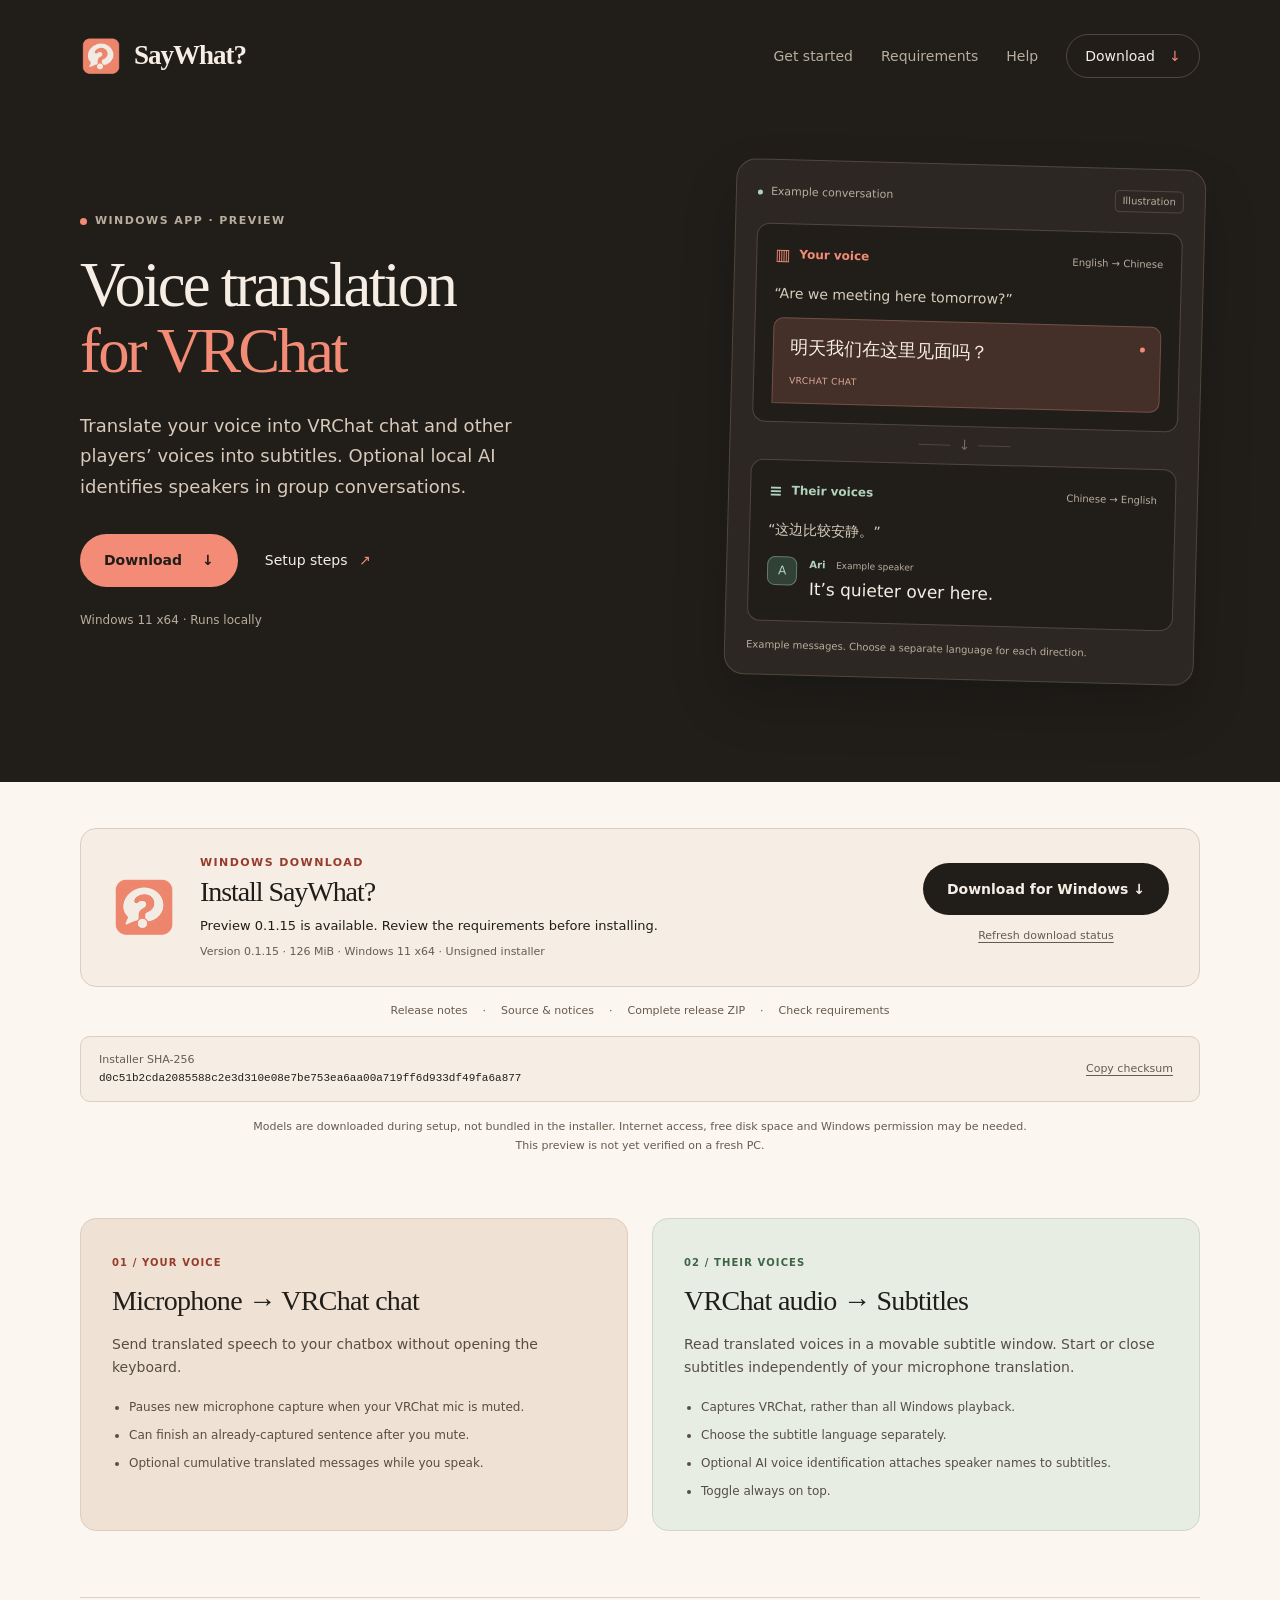
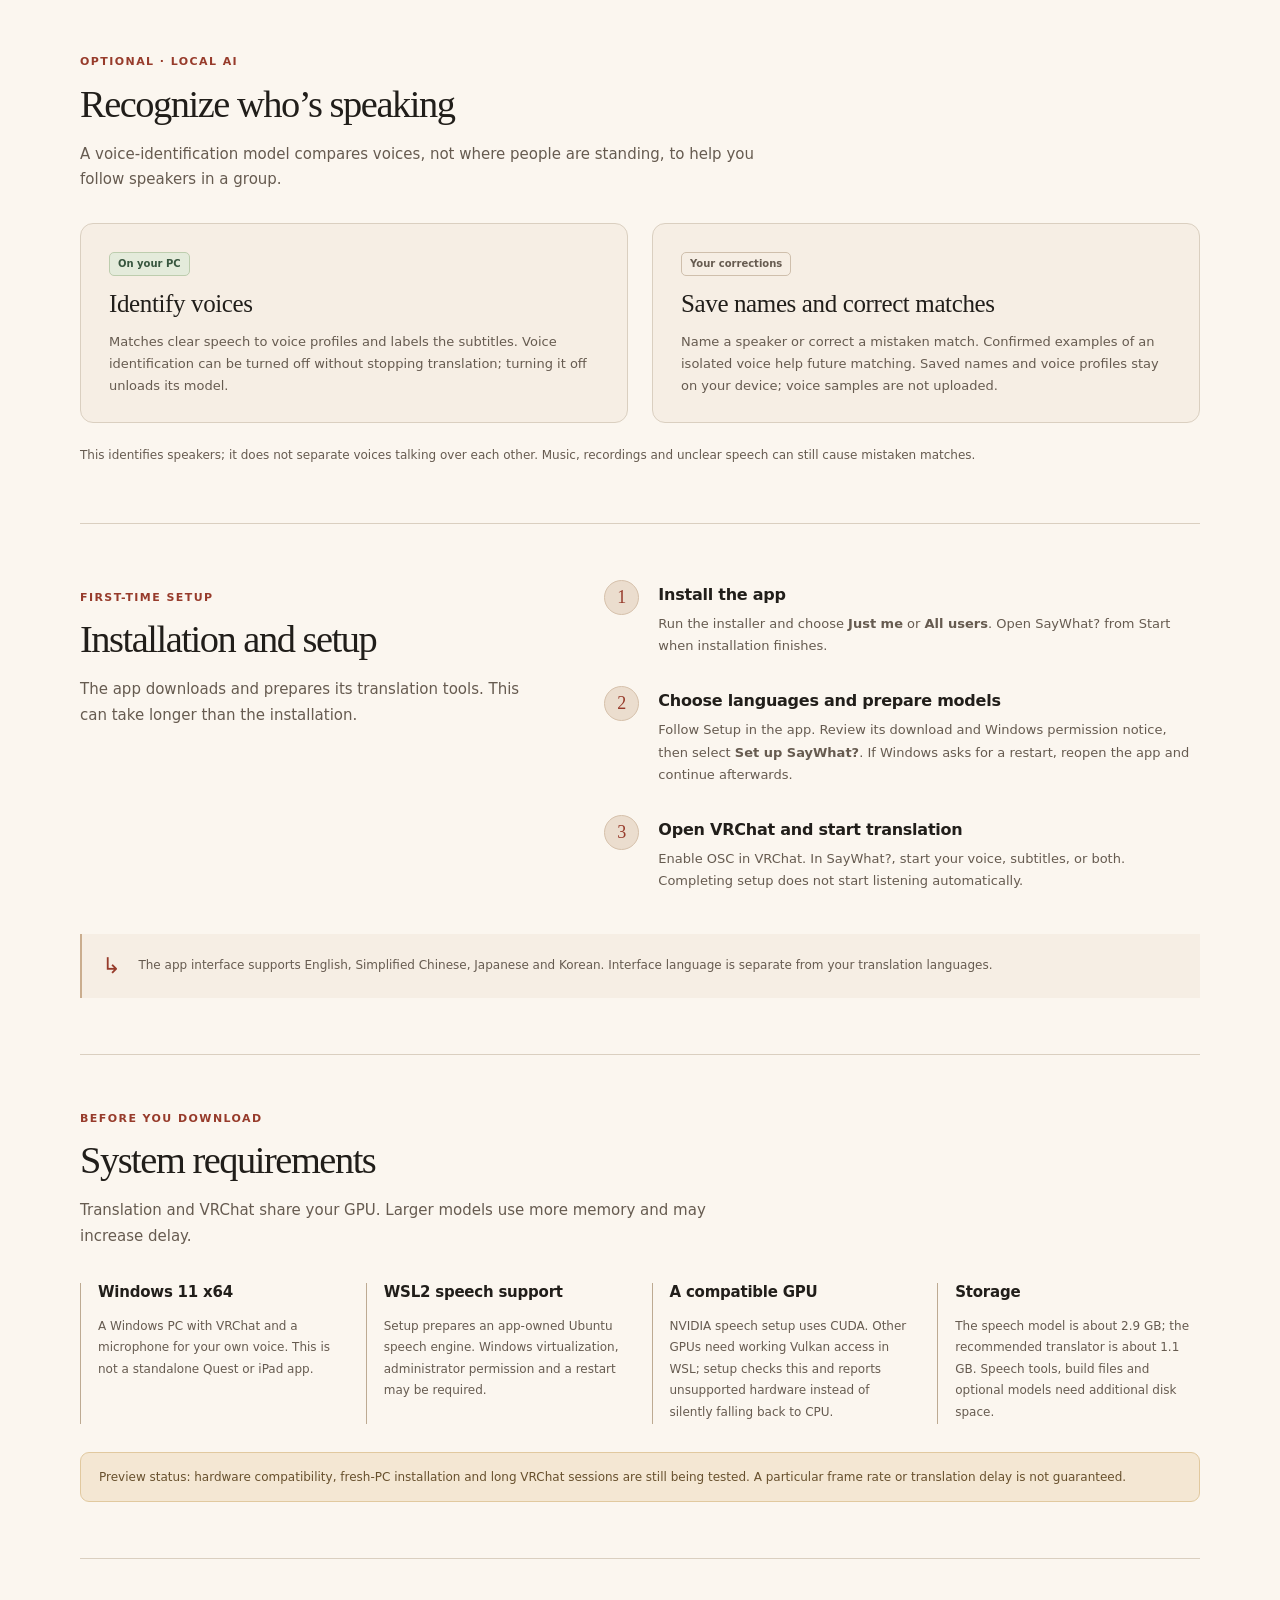
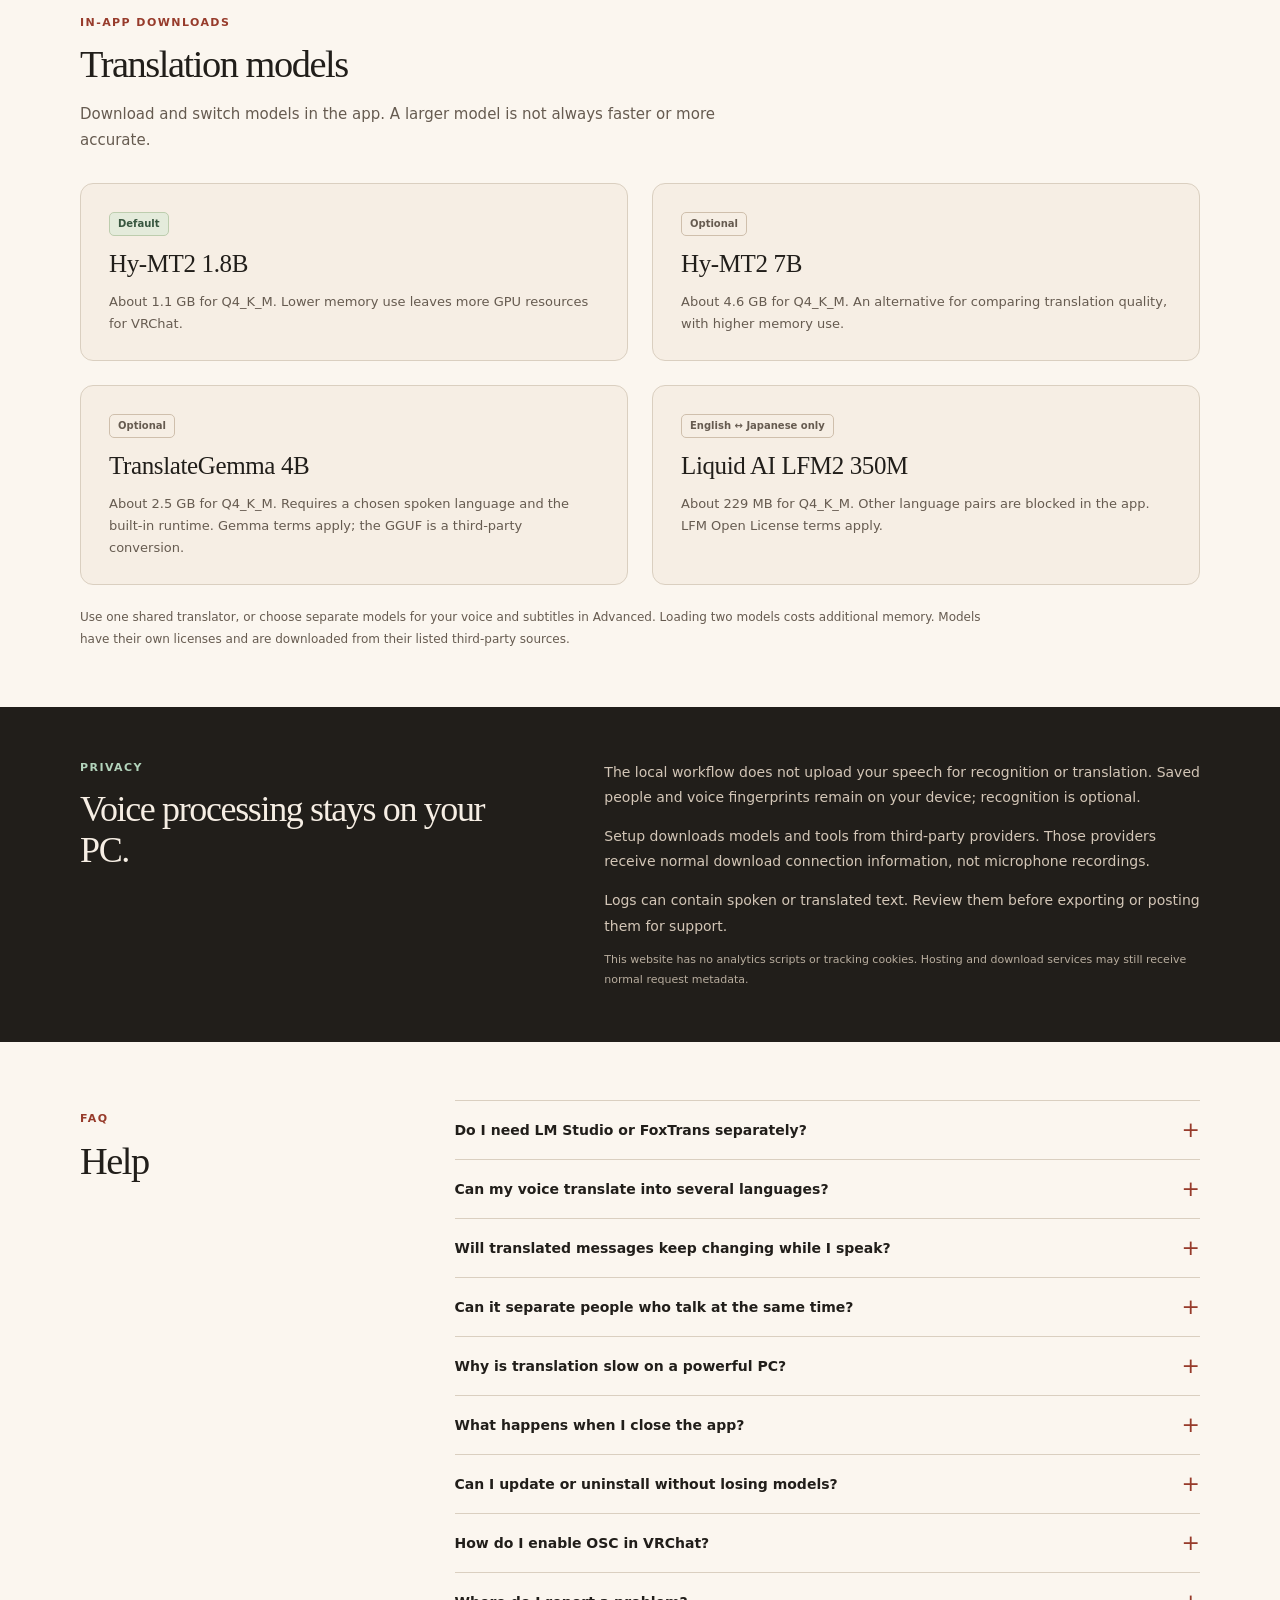
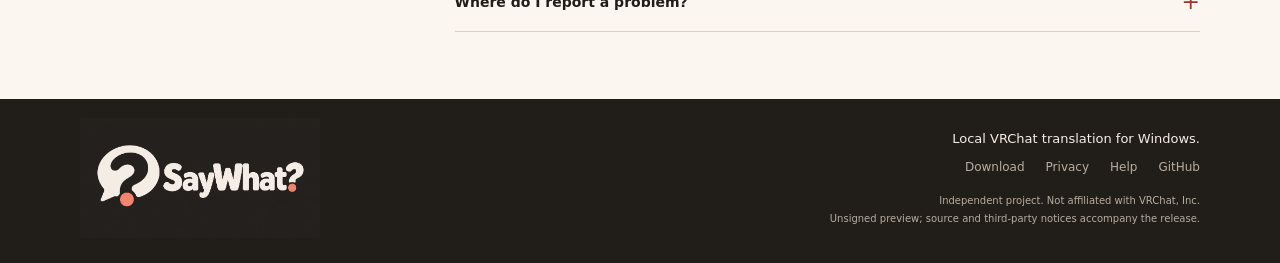
==== Website/public/index.html @ 97ccd6f1 "Publish verified 0.1.15 downloads and translation model options" ====
<!doctype html>
<html lang="en">
<head>
  <meta charset="utf-8">
  <meta name="viewport" content="width=device-width, initial-scale=1">
  <meta name="theme-color" content="#211e1a">
  <meta name="description" content="SayWhat? is a Windows app for local voice translation in VRChat: your microphone to chat, and other players' voices to subtitles.">
  <title>SayWhat? — Local VRChat translation</title>
  <link rel="icon" href="assets/saywhat-icon-256.png" type="image/png">
  <link rel="stylesheet" href="styles.css">
  <script src="release.js" defer></script>
</head>
<body>
  <a class="skip-link" href="#main">Skip to content</a>
  <div class="dark-intro">
    <header class="site-header wrap">
      <a class="brand" href="#" aria-label="SayWhat? home"><img src="assets/saywhat-icon-256.png" alt="" width="42" height="42"><span>SayWhat?</span></a>
      <nav aria-label="Main navigation">
        <a href="#setup">Get started</a>
        <a href="#requirements">Requirements</a>
        <a href="#help">Help</a>
        <a class="nav-download" href="#download">Download <span aria-hidden="true">↓</span></a>
      </nav>
    </header>
  </div>
  <main id="main">
    <div class="dark-intro">
      <section class="hero wrap" aria-labelledby="intro-title">
        <div class="hero-copy">
          <p class="eyebrow"><span class="small-dot" aria-hidden="true"></span> Windows app · Preview</p>
          <h1 id="intro-title">Voice translation<br><span>for VRChat</span></h1>
          <p class="hero-description">Translate your voice into VRChat chat and other players’ voices into subtitles. Optional local AI identifies speakers in group conversations.</p>
          <div class="hero-actions"><a class="button primary" href="#download">Download <span aria-hidden="true">↓</span></a><a class="text-link" href="#setup">Setup steps <span aria-hidden="true">↗</span></a></div>
          <p class="small-print">Windows 11 x64 · Runs locally</p>
        </div>
        <figure class="conversation-example" aria-labelledby="example-caption">
          <div class="example-heading"><span class="small-dot" aria-hidden="true"></span><span>Example conversation</span><span class="example-label">Illustration</span></div>
          <div class="example-own">
            <div class="example-role"><span class="voice-glyph" aria-hidden="true">▥</span><span>Your voice</span><span class="language-label">English → Chinese</span></div>
            <p class="example-source">“Are we meeting here tomorrow?”</p>
            <div class="chat-preview"><span class="chat-dot" aria-hidden="true"></span><p lang="zh-Hans">明天我们在这里见面吗？</p><span class="preview-destination">VRChat chat</span></div>
          </div>
          <div class="example-connector" aria-hidden="true"><span></span>↓<span></span></div>
          <div class="example-subtitles">
            <div class="example-role"><span class="subtitle-glyph" aria-hidden="true">≡</span><span>Their voices</span><span class="language-label">Chinese → English</span></div>
            <p class="example-source" lang="zh-Hans">“这边比较安静。”</p>
            <div class="subtitle-preview"><span class="speaker-avatar" aria-hidden="true">A</span><div><span class="speaker-name">Ari <span>Example speaker</span></span><p>It’s quieter over here.</p></div></div>
          </div>
          <figcaption id="example-caption">Example messages. Choose a separate language for each direction.</figcaption>
        </figure>
      </section>
    </div>

  <div class="light-content">
    <section id="download" class="download-section wrap" aria-labelledby="download-title">
      <div class="download-card">
        <div class="download-icon"><img src="assets/saywhat-icon-256.png" alt="" width="66" height="66"></div>
        <div class="download-copy"><p class="eyebrow">Windows download</p><h2 id="download-title">Install SayWhat?</h2><p id="release-status" tabindex="-1" role="status" aria-live="polite">The public installer is being prepared. Downloads are not available yet.</p><p class="release-meta" id="release-meta">Preview · Windows 11 x64 · Unsigned installer</p></div>
        <div class="download-actions"><a class="button primary pending" id="installer-link" href="#release-status" aria-disabled="true">Installer being prepared <span aria-hidden="true">↓</span></a><button class="quiet-button" id="refresh-release" type="button">Refresh download status</button></div>
      </div>
      <div class="release-links"><a id="release-notes-link" href="#release-status" aria-disabled="true">Release notes</a><span aria-hidden="true">·</span><a id="source-link" href="#release-status" aria-disabled="true">Source &amp; notices</a><span aria-hidden="true">·</span><a id="distribution-link" href="#release-status" aria-disabled="true">Complete release ZIP</a><span aria-hidden="true">·</span><a href="#requirements">Check requirements</a></div>
      <div id="checksum-panel" class="checksum-panel" hidden><div><span>Installer SHA-256</span><code id="installer-sha"></code></div><button class="quiet-button" id="copy-checksum" type="button">Copy checksum</button><span class="sr-only" id="copy-status" role="status" aria-live="polite"></span></div>
      <p class="download-disclosure">Models are downloaded during setup, not bundled in the installer. Internet access, free disk space and Windows permission may be needed. This preview is not yet verified on a fresh PC.</p>
      <noscript><p class="notice">Download availability cannot be checked without JavaScript. No installer link is enabled on this page.</p></noscript>
    </section>

    <section class="features wrap" aria-label="Translation features">
      <article class="feature-card own-card"><span class="feature-number">01 / Your voice</span><h2>Microphone → VRChat chat</h2><p>Send translated speech to your chatbox without opening the keyboard.</p><ul><li>Pauses new microphone capture when your VRChat mic is muted.</li><li>Can finish an already-captured sentence after you mute.</li><li>Optional cumulative translated messages while you speak.</li></ul></article>
      <article class="feature-card subtitles-card"><span class="feature-number">02 / Their voices</span><h2>VRChat audio → Subtitles</h2><p>Read translated voices in a movable subtitle window. Start or close subtitles independently of your microphone translation.</p><ul><li>Captures VRChat, rather than all Windows playback.</li><li>Choose the subtitle language separately.</li><li>Optional AI voice identification attaches speaker names to subtitles.</li><li>Toggle always on top.</li></ul></article>
    </section>

    <section id="speakers" class="requirements-section wrap" aria-labelledby="speakers-title">
      <div class="section-intro"><p class="eyebrow">Optional · Local AI</p><h2 id="speakers-title">Recognize who’s speaking</h2><p>A voice-identification model compares voices, not where people are standing, to help you follow speakers in a group.</p></div>
      <div class="model-options"><article class="model-option"><span class="model-tag recommended">On your PC</span><h3>Identify voices</h3><p>Matches clear speech to voice profiles and labels the subtitles. Voice identification can be turned off without stopping translation; turning it off unloads its model.</p></article><article class="model-option"><span class="model-tag">Your corrections</span><h3>Save names and correct matches</h3><p>Name a speaker or correct a mistaken match. Confirmed examples of an isolated voice help future matching. Saved names and voice profiles stay on your device; voice samples are not uploaded.</p></article></div>
      <p class="section-note">This identifies speakers; it does not separate voices talking over each other. Music, recordings and unclear speech can still cause mistaken matches.</p>
    </section>

    <section id="setup" class="setup-section wrap" aria-labelledby="setup-title">
      <div class="section-intro"><p class="eyebrow">First-time setup</p><h2 id="setup-title">Installation and setup</h2><p>The app downloads and prepares its translation tools. This can take longer than the installation.</p></div>
      <ol class="setup-steps"><li><span class="step-number">1</span><div><h3>Install the app</h3><p>Run the installer and choose <strong>Just me</strong> or <strong>All users</strong>. Open SayWhat? from Start when installation finishes.</p></div></li><li><span class="step-number">2</span><div><h3>Choose languages and prepare models</h3><p>Follow Setup in the app. Review its download and Windows permission notice, then select <strong>Set up SayWhat?</strong>. If Windows asks for a restart, reopen the app and continue afterwards.</p></div></li><li><span class="step-number">3</span><div><h3>Open VRChat and start translation</h3><p>Enable OSC in VRChat. In SayWhat?, start your voice, subtitles, or both. Completing setup does not start listening automatically.</p></div></li></ol>
      <div class="setup-note"><span aria-hidden="true">↳</span><p>The app interface supports English, Simplified Chinese, Japanese and Korean. Interface language is separate from your translation languages.</p></div>
    </section>

    <section id="requirements" class="requirements-section wrap" aria-labelledby="requirements-title">
      <div class="section-intro"><p class="eyebrow">Before you download</p><h2 id="requirements-title">System requirements</h2><p>Translation and VRChat share your GPU. Larger models use more memory and may increase delay.</p></div>
      <div class="requirements-grid"><article><h3>Windows 11 x64</h3><p>A Windows PC with VRChat and a microphone for your own voice. This is not a standalone Quest or iPad app.</p></article><article><h3>WSL2 speech support</h3><p>Setup prepares an app-owned Ubuntu speech engine. Windows virtualization, administrator permission and a restart may be required.</p></article><article><h3>A compatible GPU</h3><p>NVIDIA speech setup uses CUDA. Other GPUs need working Vulkan access in WSL; setup checks this and reports unsupported hardware instead of silently falling back to CPU.</p></article><article><h3>Storage</h3><p>The speech model is about 2.9 GB; the recommended translator is about 1.1 GB. Speech tools, build files and optional models need additional disk space.</p></article></div>
      <p class="notice">Preview status: hardware compatibility, fresh-PC installation and long VRChat sessions are still being tested. A particular frame rate or translation delay is not guaranteed.</p>
    </section>

    <section id="models" class="model-section wrap" aria-labelledby="models-title">
      <div class="section-intro"><p class="eyebrow">In-app downloads</p><h2 id="models-title">Translation models</h2><p>Download and switch models in the app. A larger model is not always faster or more accurate.</p></div>
      <div class="model-options"><article class="model-option"><span class="model-tag recommended">Default</span><h3>Hy-MT2 1.8B</h3><p>About 1.1 GB for Q4_K_M. Lower memory use leaves more GPU resources for VRChat.</p></article><article class="model-option"><span class="model-tag">Optional</span><h3>Hy-MT2 7B</h3><p>About 4.6 GB for Q4_K_M. An alternative for comparing translation quality, with higher memory use.</p></article><article class="model-option"><span class="model-tag">Optional</span><h3>TranslateGemma 4B</h3><p>About 2.5 GB for Q4_K_M. Requires a chosen spoken language and the built-in runtime. Gemma terms apply; the GGUF is a third-party conversion.</p></article><article class="model-option"><span class="model-tag">English ↔ Japanese only</span><h3>Liquid AI LFM2 350M</h3><p>About 229 MB for Q4_K_M. Other language pairs are blocked in the app. LFM Open License terms apply.</p></article></div>
      <p class="section-note">Use one shared translator, or choose separate models for your voice and subtitles in Advanced. Loading two models costs additional memory. Models have their own licenses and are downloaded from their listed third-party sources.</p>
    </section>
  </div>

  <section id="privacy" class="privacy-section"><div class="wrap privacy-layout"><div><p class="eyebrow">Privacy</p><h2>Voice processing stays on your PC.</h2></div><div class="privacy-details"><p>The local workflow does not upload your speech for recognition or translation. Saved people and voice fingerprints remain on your device; recognition is optional.</p><p>Setup downloads models and tools from third-party providers. Those providers receive normal download connection information, not microphone recordings.</p><p>Logs can contain spoken or translated text. Review them before exporting or posting them for support.</p><p class="small-print">This website has no analytics scripts or tracking cookies. Hosting and download services may still receive normal request metadata.</p></div></div></section>

  <section id="help" class="help-section wrap" aria-labelledby="help-title"><div class="section-intro"><p class="eyebrow">FAQ</p><h2 id="help-title">Help</h2></div><div class="faq-list">
    <details><summary>Do I need LM Studio or FoxTrans separately?<span aria-hidden="true">+</span></summary><p>No separate translation app is required for the automatic setup. SayWhat? includes its capture host and translator runtime, then prepares speech support and downloads models after you approve setup. Existing compatible installations can be reused from Advanced.</p></details>
    <details><summary>Can my voice translate into several languages?<span aria-hidden="true">+</span></summary><p>Yes. Languages offers a primary language and up to two additional languages, off by default. Translations appear on separate lines in one chat bubble. They reuse one loaded translator, but take additional inference time and share the chatbox text limit. The selected model must support every language; Liquid's EN–JP model cannot translate to Chinese or Korean.</p></details>
    <details><summary>Will translated messages keep changing while I speak?<span aria-hidden="true">+</span></summary><p>Optional early messages are cumulative translations of the sentence so far. They are submitted chat bubbles, not keyboard drafts. The recognizer keeps the entire utterance as context and the completed sentence supplies the definitive translation. Updates are coalesced to roughly 1.5 seconds or slower; chatbox text is limited to 144 characters and 9 displayed lines. Long messages show a readable tail, not the whole paragraph at once.</p></details>
    <details><summary>Can it separate people who talk at the same time?<span aria-hidden="true">+</span></summary><p>Not as independent live audio streams. Optional voice recognition can help attach names to clear speech, but recognizing a person is different from separating overlapping voices. Overlap, music and recordings can still confuse recognition and translation.</p></details>
    <details><summary>Why is translation slow on a powerful PC?<span aria-hidden="true">+</span></summary><p>Delay includes the pause after speech, recognition finishing, translation and the chatbox send cadence. VRChat and local models also share GPU resources. Try the smaller translator, one shared model, or just one translation direction. Advanced has timing and troubleshooting information; a larger model alone does not solve every delay.</p></details>
    <details><summary>What happens when I close the app?<span aria-hidden="true">+</span></summary><p>SayWhat? asks whether to quit and release its model memory or keep running in the system tray. You can remember your choice and change it later in Settings. Closing the subtitle window stops subtitles independently.</p></details>
    <details><summary>Can I update or uninstall without losing models?<span aria-hidden="true">+</span></summary><p>The app checks for updates on launch unless you turn this off. Update now downloads and verifies the installer, then opens its update wizard; final confirmation and Windows permission remain visible. This path keeps your settings and models. The standalone installer also offers update, repair and uninstall with optional data choices. All-users operations keep each user’s private data.</p></details>
    <details><summary>How do I enable OSC in VRChat?<span aria-hidden="true">+</span></summary><p>Open VRChat’s Action Menu and select <strong>OSC → Enabled</strong>. SayWhat?'s sidebar checks local OSC availability and offers guidance if it cannot verify a connection. This is not a chat-delivery acknowledgment: chatbox visibility and user safety settings can still affect what other people see. See <a href="https://docs.vrchat.com/docs/osc-overview" target="_blank" rel="noopener noreferrer">VRChat’s official OSC guide</a> for current instructions.</p></details>
    <details><summary>Where do I report a problem?<span aria-hidden="true">+</span></summary><p>Open <strong>Advanced → Diagnostics</strong> in the app. Note which direction stopped, your selected models and the timing shown, then <a href="https://github.com/z2six/saywhat/issues" target="_blank" rel="noopener noreferrer">report the problem on GitHub</a>. Review logs for private conversation text before sharing them.</p></details>
  </div></section>

  </main>
  <footer class="site-footer"><div class="wrap footer-main"><a href="#" class="footer-art" aria-label="SayWhat? home"><img src="assets/saywhat-lockup.png" alt="SayWhat?" width="240" height="120" loading="lazy"></a><div><p>Local VRChat translation for Windows.</p><nav aria-label="Footer navigation"><a href="#download">Download</a><a href="#privacy">Privacy</a><a href="#help">Help</a><a id="repository-link" href="#release-status" aria-disabled="true">GitHub</a></nav><p class="footer-note">Independent project. Not affiliated with VRChat, Inc.<br>Unsigned preview; source and third-party notices accompany the release.</p></div></div></footer>
</body>
</html>
---- Website/public/styles.css ----
:root{--ink:#211e1a;--dark-panel:#2c2722;--dark-raised:#38312b;--cream:#f6eee4;--paper:#fbf6ef;--muted:#b8ad9e;--coral:#f38b76;--coral-dark:#973b2b;--mint:#b2d3bb;--line:#51463c;--paper-line:#dacfc0;--paper-muted:#665b50;--focus:#ffd196;color-scheme:light;scroll-behavior:smooth;font-family:"Segoe UI",system-ui,-apple-system,BlinkMacSystemFont,sans-serif;font-synthesis:none}
*{box-sizing:border-box}body{margin:0;color:var(--ink);background:var(--paper);font-size:16px;line-height:1.6}a{color:inherit;text-underline-offset:.22em}button,a{touch-action:manipulation}button{font:inherit}button:disabled{cursor:not-allowed}img{max-width:100%;display:block}p,h1,h2,h3,figure{margin:0}p+p{margin-top:1em}h1,h2,h3{line-height:1.15}h1,h2{font-family:Georgia,"Times New Roman",serif;font-weight:500;letter-spacing:-.038em}h3{font-weight:650;letter-spacing:-.015em}h2{font-size:clamp(1.9rem,3vw,2.65rem)}.wrap{width:min(1120px,calc(100% - 64px));margin-inline:auto}.dark-intro,.site-footer,.privacy-section{background:var(--ink);color:var(--cream)}.site-header{height:112px;display:flex;align-items:center;justify-content:space-between;gap:32px}.brand{display:flex;align-items:center;gap:12px;text-decoration:none;white-space:nowrap}.brand span{font-family:Georgia,serif;font-size:27px;font-weight:700;letter-spacing:-1px}.site-header nav{display:flex;align-items:center;gap:28px;font-size:14px}.site-header nav a{text-decoration:none;color:var(--muted)}.site-header nav a:hover{color:var(--cream)}.site-header .nav-download{border:1px solid var(--line);border-radius:100px;padding:10px 18px;color:var(--cream)}.nav-download span{padding-left:10px;color:var(--coral)}.hero{display:grid;grid-template-columns:1.03fr 1fr;gap:68px;align-items:center;padding-top:52px;padding-bottom:102px}.eyebrow{text-transform:uppercase;letter-spacing:.13em;font-size:11px;line-height:1.4;font-weight:750}.hero-copy .eyebrow{color:var(--muted);display:flex;align-items:center;gap:8px;margin-bottom:23px}.small-dot{width:7px;height:7px;border-radius:50%;background:var(--coral);display:inline-block;flex:none}.hero h1{font-size:clamp(2.85rem,4.9vw,4.15rem);line-height:1.06;letter-spacing:-.044em}.hero h1 span{color:var(--coral)}.hero-description{font-size:18px;color:#d7cabb;line-height:1.7;margin-top:26px;max-width:445px}.hero-actions{display:flex;align-items:center;gap:27px;margin-top:32px;flex-wrap:wrap}.button{min-height:48px;padding:14px 23px;border-radius:100px;text-decoration:none;display:inline-flex;gap:20px;align-items:center;justify-content:center;font-size:14px;font-weight:650;white-space:nowrap;border:1px solid transparent;transition:background-color .16s,box-shadow .16s}.primary{background:var(--coral);color:var(--ink)}.primary:hover{background:#ffa18e}.text-link{font-size:14px;text-decoration:none;color:var(--cream)}.text-link span{color:var(--coral);margin-left:7px}.small-print{font-size:12px;color:var(--muted);line-height:1.7}.hero-copy .small-print{margin-top:23px}.conversation-example{position:relative;max-width:470px;width:100%;justify-self:end;background:var(--dark-panel);border:1px solid var(--line);border-radius:20px;padding:21px;transform:rotate(1.5deg);box-shadow:0 26px 54px #0003}.example-heading{display:flex;align-items:center;gap:8px;color:var(--muted);font-size:11px;margin-bottom:20px}.example-heading .small-dot{background:var(--mint);width:5px;height:5px}.example-label{margin-left:auto;border:1px solid var(--line);border-radius:5px;padding:2px 7px;font-size:10px}.example-own,.example-subtitles{background:var(--ink);border:1px solid var(--line);border-radius:13px;padding:18px}.example-role{display:flex;align-items:center;gap:9px;font-size:12px;font-weight:600;color:var(--coral)}.language-label{color:var(--muted);font-size:10px;margin-left:auto;font-weight:400;white-space:nowrap}.voice-glyph,.subtitle-glyph{font-size:16px}.example-source{font-size:14px;color:#d8ccbd;margin-top:14px}.chat-preview{position:relative;border-radius:10px 10px 10px 0;border:1px solid #735044;background:#443029;padding:15px 16px;margin-top:13px;color:var(--cream)}.chat-preview p{font-size:18px;font-family:"Microsoft YaHei",sans-serif}.chat-dot{width:5px;height:5px;background:var(--coral);border-radius:50%;position:absolute;top:20px;right:15px}.preview-destination{font-size:9px;letter-spacing:.05em;text-transform:uppercase;color:#d8a998;display:block;margin-top:11px}.example-connector{display:flex;align-items:center;justify-content:center;gap:8px;font-size:14px;line-height:1.5;color:#756a5d;margin:8px 0}.example-connector span{width:32px;height:1px;background:var(--line)}.example-subtitles .example-role{color:var(--mint)}.subtitle-preview{display:flex;align-items:flex-start;gap:12px;margin-top:16px}.speaker-avatar{border:1px solid #657d68;background:#314135;color:var(--mint);font-size:12px;padding:4px 10px;border-radius:8px}.speaker-name{display:block;color:var(--mint);font-size:10px;font-weight:700}.speaker-name span{font-size:9px;color:var(--muted);font-weight:400;margin-left:7px}.subtitle-preview p{font-size:17px;line-height:1.5;margin-top:4px}.conversation-example figcaption{font-size:10px;color:var(--muted);line-height:1.6;margin-top:16px}.light-content{background:var(--paper);position:relative}.download-section{padding-top:46px;padding-bottom:20px;scroll-margin-top:24px}.download-card{display:flex;align-items:center;gap:23px;border:1px solid var(--paper-line);background:var(--cream);padding:26px 30px;border-radius:16px}.download-icon{flex:none}.download-copy{flex:1;min-width:0}.download-copy .eyebrow{color:var(--coral-dark);margin-bottom:6px}.download-copy h2{font-size:28px}.download-copy #release-status{font-size:13px;line-height:1.5;margin-top:8px;max-width:500px}.release-meta{font-size:11px;color:var(--paper-muted);margin-top:7px}.download-actions{display:flex;flex-direction:column;align-items:center;gap:5px;flex:none}.download-actions .button{min-width:235px;background:var(--ink);color:var(--cream)}.download-actions .button:hover{background:var(--dark-raised)}.download-actions .pending{background:#dfd2c4;color:#60544a;border-color:#c4b5a3;cursor:default}.download-actions .pending:hover{background:#dfd2c4}.quiet-button{font-size:11px;line-height:1.5;background:none;border:0;padding:8px;color:var(--paper-muted);cursor:pointer;text-decoration:underline;text-underline-offset:3px}.quiet-button:hover{color:var(--ink)}.release-links{display:flex;align-items:center;justify-content:center;gap:15px;margin-top:15px;font-size:11px;color:var(--paper-muted)}.release-links a{text-decoration:none}.release-links a:hover{text-decoration:underline}.release-links [aria-disabled=true],.site-footer [aria-disabled=true]{color:#6b5e52;cursor:default}.download-disclosure{color:var(--paper-muted);font-size:11px;line-height:1.7;text-align:center;max-width:790px;margin:16px auto 0}.checksum-panel{margin-top:16px;padding:14px 18px;border:1px solid var(--paper-line);border-radius:10px;display:flex;align-items:center;gap:12px;font-size:11px;background:var(--cream)}.checksum-panel[hidden]{display:none}.checksum-panel div{flex:1;min-width:0}.checksum-panel span{display:block;color:var(--paper-muted)}.checksum-panel code{overflow-wrap:anywhere;font-size:11px;line-height:1.7;display:block}.features{display:grid;grid-template-columns:1fr 1fr;gap:24px;padding-top:42px;padding-bottom:66px}.feature-card{border-radius:16px;padding:29px 31px;background:#efe1d4;border:1px solid #e1cdbd}.subtitles-card{background:#e7ede2;border-color:#ced9c5}.feature-number{text-transform:uppercase;letter-spacing:.11em;font-size:10px;color:var(--coral-dark);font-weight:750}.subtitles-card .feature-number{color:#3d6448}.feature-card h2{font-size:28px;margin-top:12px;letter-spacing:-.025em}.feature-card p{font-size:14px;color:#574e45;margin-top:16px}.feature-card ul{padding-left:17px;font-size:12px;line-height:1.65;color:#574e45;margin:20px 0 0}.feature-card li+li{margin-top:8px}.setup-section,.requirements-section,.model-section{border-top:1px solid var(--paper-line);padding-top:56px;padding-bottom:56px;scroll-margin-top:25px}.section-intro{max-width:675px}.section-intro .eyebrow{color:var(--coral-dark);margin-bottom:12px}.section-intro>p:last-child:not(.eyebrow){color:var(--paper-muted);font-size:15px;line-height:1.7;margin-top:16px}.setup-section{display:grid;grid-template-columns:.86fr 1.14fr;gap:30px 75px}.setup-section .section-intro{padding-top:10px}.setup-steps{list-style:none;margin:0;padding:0}.setup-steps li{display:flex;align-items:flex-start;gap:19px}.setup-steps li+li{margin-top:29px}.step-number{background:#ebddce;border:1px solid #d6c1ab;color:var(--coral-dark);font-family:Georgia,serif;border-radius:50%;width:35px;height:35px;display:flex;align-items:center;justify-content:center;flex:none;font-size:18px}.setup-steps h3{font-size:16px;margin-top:6px}.setup-steps p{font-size:13px;color:var(--paper-muted);margin-top:9px;line-height:1.7}.setup-note{grid-column:1/-1;display:flex;gap:18px;align-items:center;border-left:2px solid #caad8e;padding:14px 20px;background:var(--cream);margin-top:12px}.setup-note>span{font-size:22px;color:var(--coral-dark)}.setup-note p{font-size:12px;color:var(--paper-muted)}.requirements-grid{display:grid;grid-template-columns:repeat(4,1fr);gap:23px;margin-top:34px}.requirements-grid article{padding-left:17px;border-left:1px solid #bdaa92}.requirements-grid h3{font-size:15px;line-height:1.3}.requirements-grid p{font-size:12px;color:var(--paper-muted);margin-top:13px;line-height:1.8}.notice{border:1px solid #e1c99f;background:#f4e7d3;padding:14px 18px;border-radius:9px;color:#67502d;font-size:12px;line-height:1.7;margin-top:28px}.model-options{display:grid;grid-template-columns:1fr 1fr;gap:24px;margin-top:30px}.model-option{padding:25px 28px;background:var(--cream);border:1px solid var(--paper-line);border-radius:13px}.model-tag{display:inline-block;font-size:10px;font-weight:650;color:var(--paper-muted);border:1px solid #cfbfac;padding:3px 8px;border-radius:5px}.model-tag.recommended{background:#e4ebdb;color:#38563f;border-color:#bdcdae}.model-option h3{font-family:Georgia,serif;font-size:25px;margin-top:14px;font-weight:500}.model-option p{font-size:13px;color:var(--paper-muted);margin-top:12px;line-height:1.7}.section-note{font-size:12px;line-height:1.8;color:var(--paper-muted);margin-top:22px;max-width:930px}.privacy-section{padding:53px 0}.privacy-layout{display:grid;grid-template-columns:.86fr 1.14fr;gap:75px}.privacy-layout .eyebrow{color:var(--mint);margin-bottom:14px}.privacy-layout h2{font-size:36px;max-width:420px}.privacy-details p{font-size:14px;line-height:1.8;color:#d3c6b7}.privacy-details .small-print{font-size:11px;color:var(--muted)}.help-section{padding-top:58px;padding-bottom:67px;display:grid;grid-template-columns:.6fr 1.4fr;gap:55px;scroll-margin-top:25px}.help-section .section-intro{padding-top:11px}.faq-list details{border-bottom:1px solid var(--paper-line)}.faq-list details:first-child{border-top:1px solid var(--paper-line)}.faq-list summary{display:flex;align-items:center;justify-content:space-between;gap:24px;list-style:none;cursor:pointer;padding:18px 0;font-size:14px;font-weight:600;line-height:1.5}.faq-list summary::-webkit-details-marker{display:none}.faq-list summary>span{font-size:22px;color:var(--coral-dark);line-height:1;flex:none;font-weight:400}.faq-list details[open] summary>span{transform:rotate(45deg)}.faq-list details>p{font-size:13px;color:var(--paper-muted);padding:0 32px 21px 0;line-height:1.85}.faq-list a{color:var(--coral-dark)}.site-footer{padding:19px 0 25px}.footer-main{display:flex;align-items:center;justify-content:space-between;gap:48px}.footer-art{display:block;flex:none;width:240px}.footer-art img{height:auto}.footer-main>div{text-align:right}.footer-main>div>p:first-child{font-size:13px;color:var(--cream)}.footer-main nav{display:flex;justify-content:flex-end;gap:21px;font-size:12px;margin-top:8px}.footer-main nav a{color:var(--muted);text-decoration:none}.footer-main nav a:hover{color:var(--cream)}.footer-note{font-size:10px;line-height:1.8;color:var(--muted);margin-top:15px}.sr-only{position:absolute;width:1px;height:1px;padding:0;margin:-1px;overflow:hidden;clip:rect(0,0,0,0);white-space:nowrap;border:0}.skip-link{position:fixed;z-index:20;top:-100px;left:16px;padding:10px 16px;border-radius:8px;background:var(--cream);color:var(--ink)}.skip-link:focus{top:16px}a:focus-visible,button:focus-visible,summary:focus-visible{outline:3px solid #9c4a32;outline-offset:5px}.dark-intro a:focus-visible,.site-footer a:focus-visible{outline-color:var(--focus)}#release-status:focus{outline:2px solid var(--coral-dark);outline-offset:4px}.not-found{min-height:70vh;padding-top:100px;padding-bottom:100px}.not-found h1{font-size:60px}.not-found p{max-width:450px;margin:25px 0 30px;color:var(--muted)}
@media(max-width:1000px){.hero{gap:36px;padding-top:30px}.hero h1{font-size:3.4rem}.hero-description{font-size:16px}.conversation-example{padding:16px}.example-own,.example-subtitles{padding:14px}.download-card{gap:20px;padding:24px}.download-icon{display:none}.setup-section,.privacy-layout{gap:40px}.requirements-grid{grid-template-columns:1fr 1fr;gap:30px}.help-section{grid-template-columns:.65fr 1.35fr;gap:35px}.features{gap:20px}.feature-card{padding:25px}}
@media(max-width:760px){.wrap{width:calc(100% - 40px)}.site-header{height:auto;padding-top:24px;padding-bottom:20px;flex-wrap:wrap;gap:20px}.site-header nav{gap:18px;font-size:12px;width:100%;justify-content:space-between}.site-header .nav-download{padding:7px 12px}.brand img{width:36px;height:36px}.brand span{font-size:25px}.hero{grid-template-columns:1fr;gap:42px;padding-top:30px;padding-bottom:48px}.hero-copy{max-width:570px}.hero h1{font-size:clamp(2.75rem,8vw,3.7rem)}.hero-description{max-width:570px;font-size:17px}.hero-actions{gap:24px}.conversation-example{justify-self:center;max-width:520px;transform:rotate(.6deg);padding:20px}.example-own,.example-subtitles{padding:19px}.language-label{font-size:11px}.conversation-example figcaption{font-size:11px}.example-source{font-size:15px}.example-heading{font-size:12px}.download-section{padding-top:30px}.download-card{display:block;padding:25px}.download-actions{align-items:stretch;margin-top:20px}.download-actions .button{width:100%}.download-copy h2{font-size:30px}.download-copy #release-status{font-size:14px}.download-disclosure{text-align:left;font-size:12px}.release-links{font-size:12px;gap:12px;flex-wrap:wrap}.features{grid-template-columns:1fr;padding-top:32px;padding-bottom:40px}.feature-card{padding:27px}.feature-card h2{font-size:30px}.feature-card li{font-size:13px}.setup-section,.privacy-layout,.help-section{grid-template-columns:1fr;gap:28px}.setup-section,.requirements-section,.model-section{padding-top:40px;padding-bottom:40px}.section-intro{max-width:560px}.setup-steps p,.requirements-grid p,.section-note{font-size:13px}.setup-note{margin-top:0;padding:12px 14px}.setup-note p{font-size:12px}.model-options{grid-template-columns:1fr;gap:16px}.privacy-section{padding:40px 0}.privacy-layout h2{font-size:34px;max-width:510px}.help-section{padding-top:40px;padding-bottom:40px;gap:25px}.faq-list summary{font-size:14px}.faq-list details>p{font-size:13px;padding-right:5px}.footer-main{gap:15px;align-items:flex-start;flex-direction:column}.footer-art{width:200px}.footer-main>div{text-align:left}.footer-main nav{justify-content:flex-start;gap:19px;flex-wrap:wrap}.site-footer{padding-bottom:30px}.checksum-panel{align-items:flex-start;flex-direction:column}.checksum-panel .quiet-button{padding-left:0}}
@media(max-width:400px){.wrap{width:calc(100% - 30px)}.site-header nav{gap:10px;font-size:11px}.site-header .nav-download{padding:7px 10px}.hero h1{font-size:2.7rem}.hero-description{font-size:16px}.conversation-example{padding:14px}.example-role{font-size:11px}.language-label{font-size:9px}.example-own,.example-subtitles{padding:14px}.feature-card h2{font-size:26px}.requirements-grid{grid-template-columns:1fr}.download-card{padding:22px}.hero-actions{gap:18px}.button{font-size:13px;padding-inline:20px}}
@media(prefers-reduced-motion:reduce){:root{scroll-behavior:auto}*{transition:none!important}}
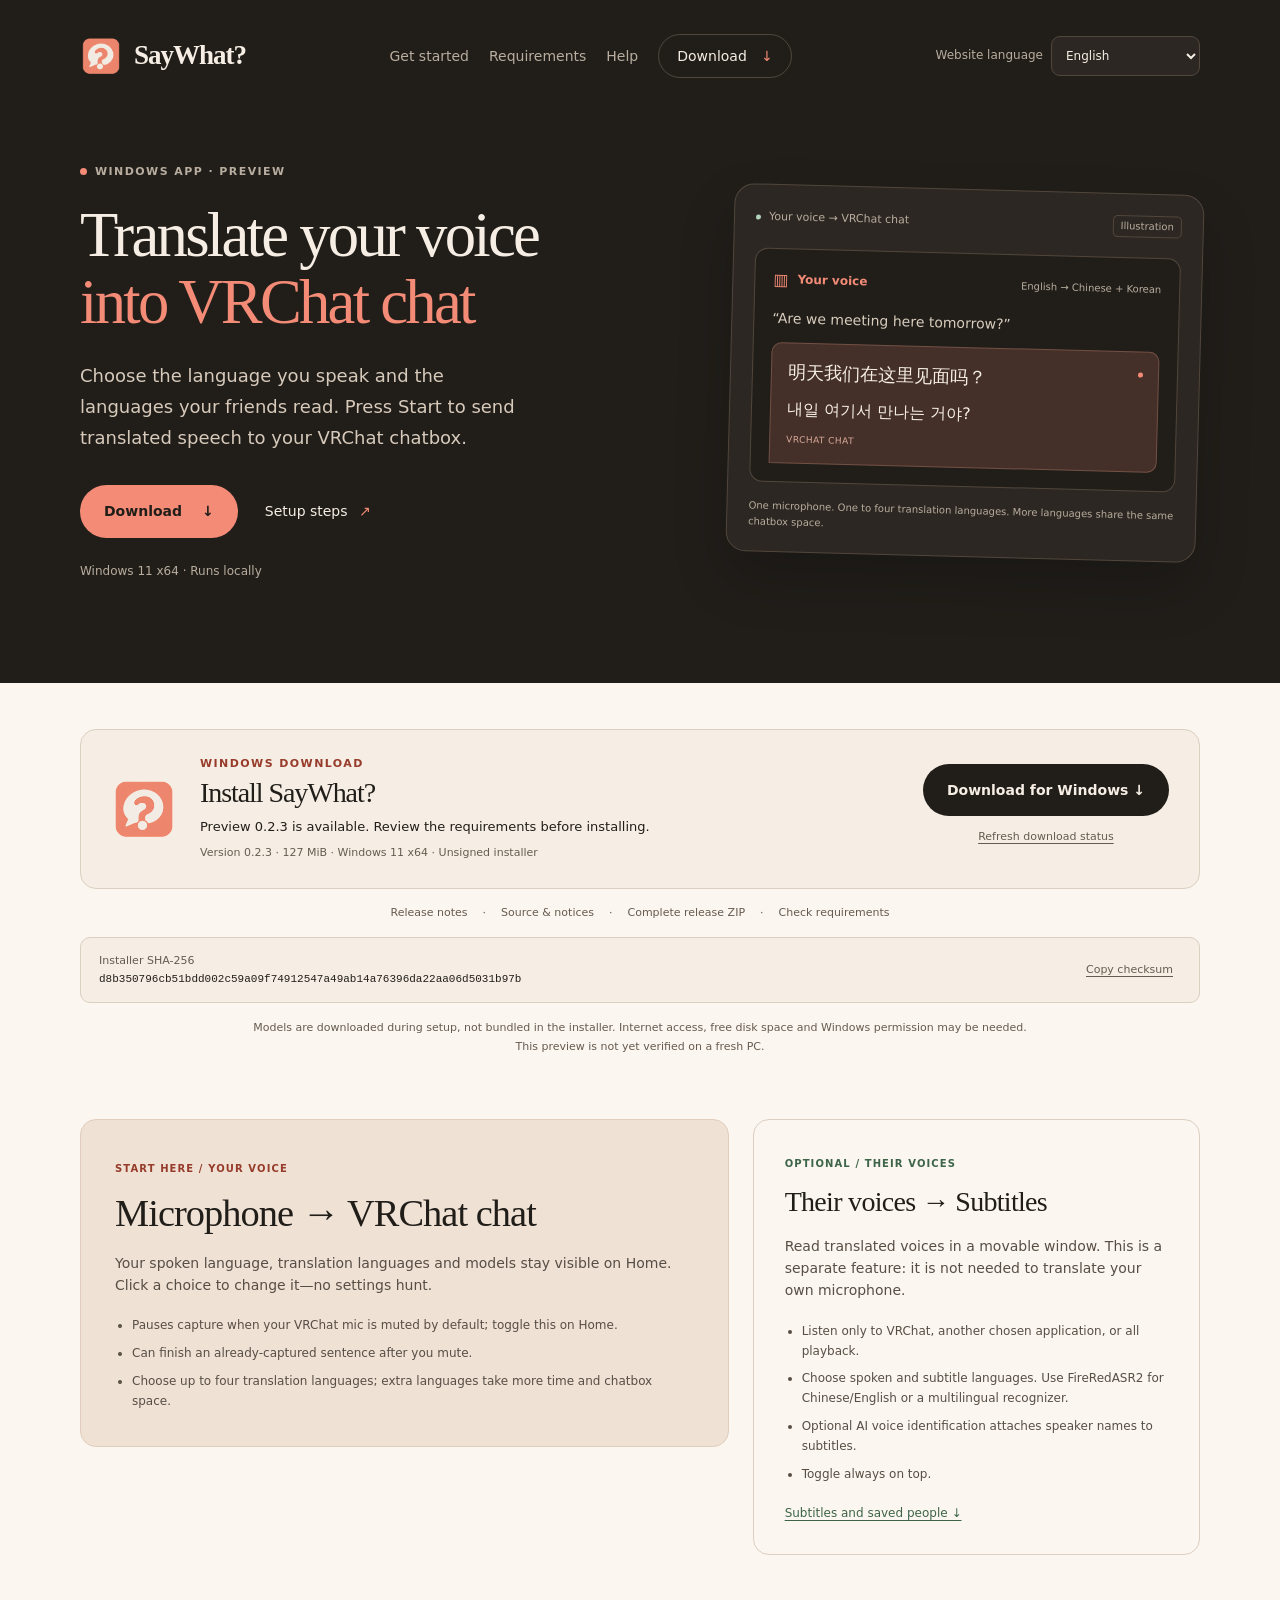
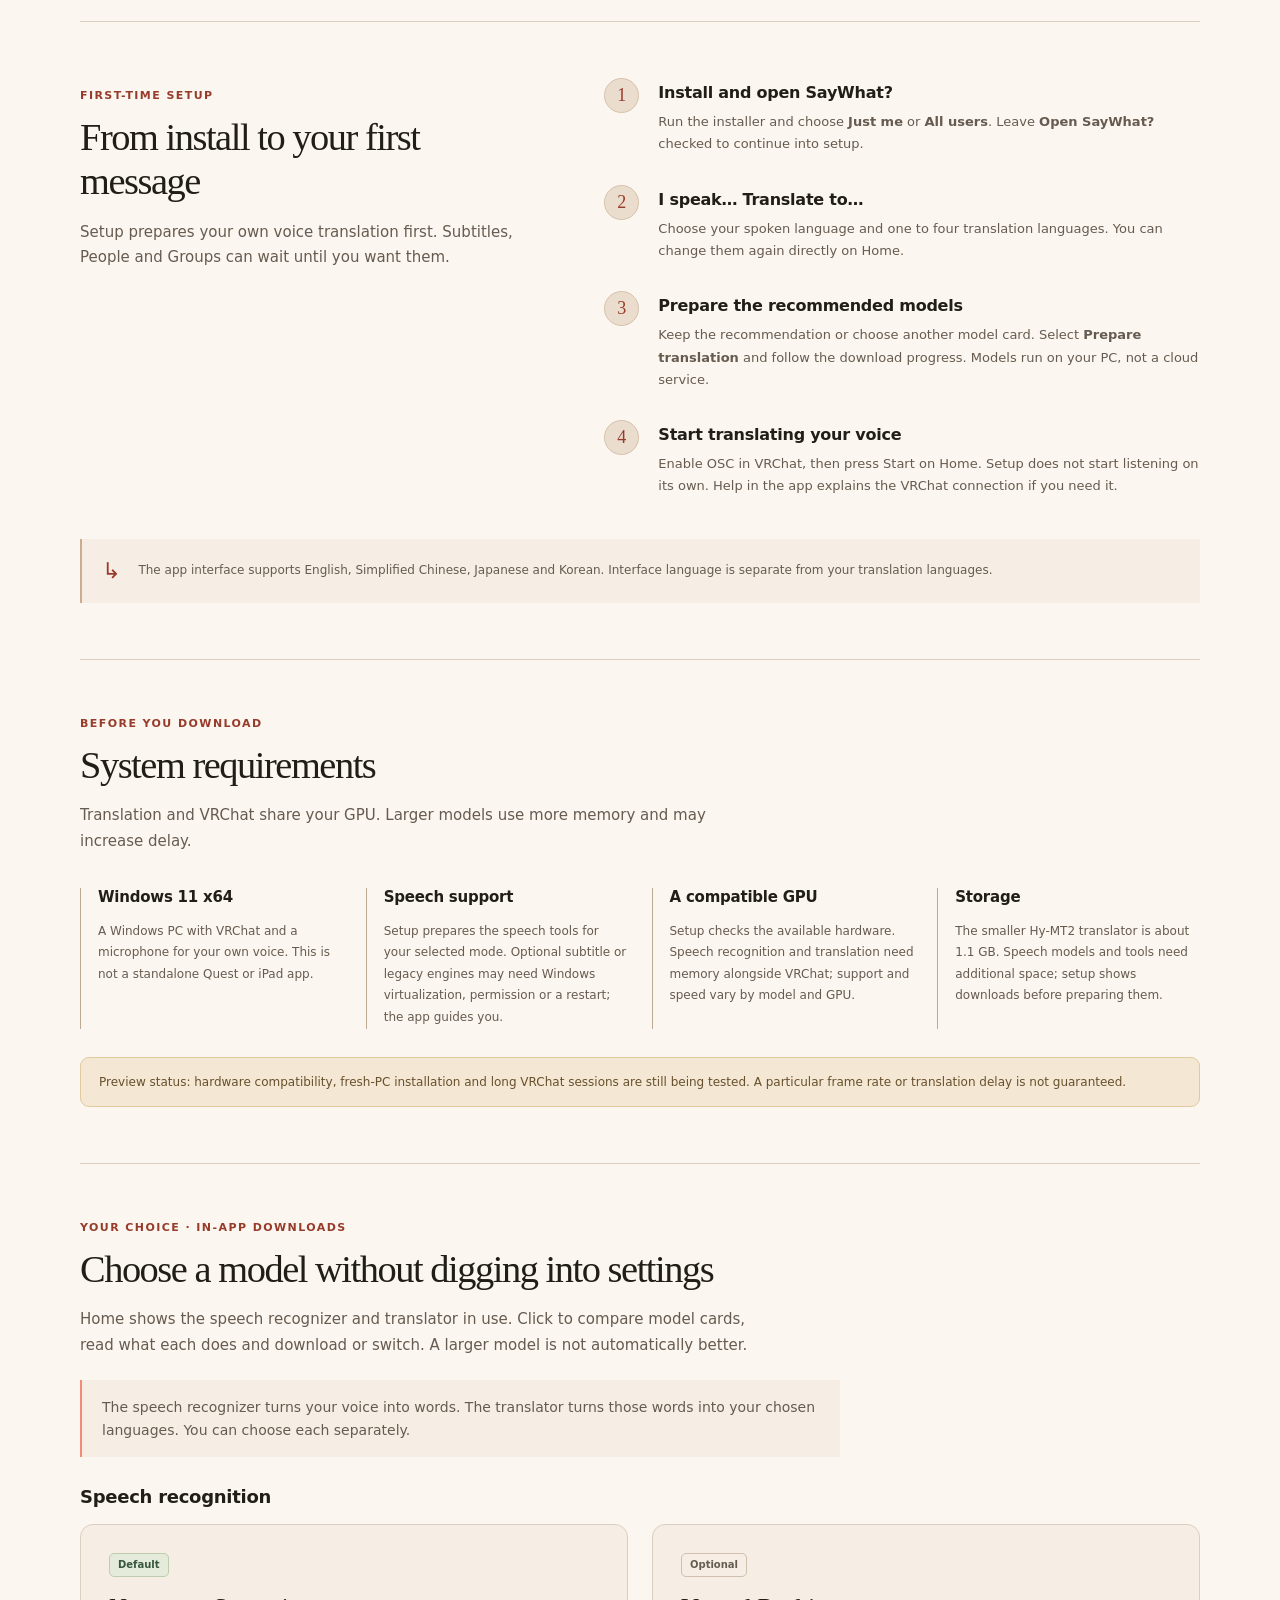
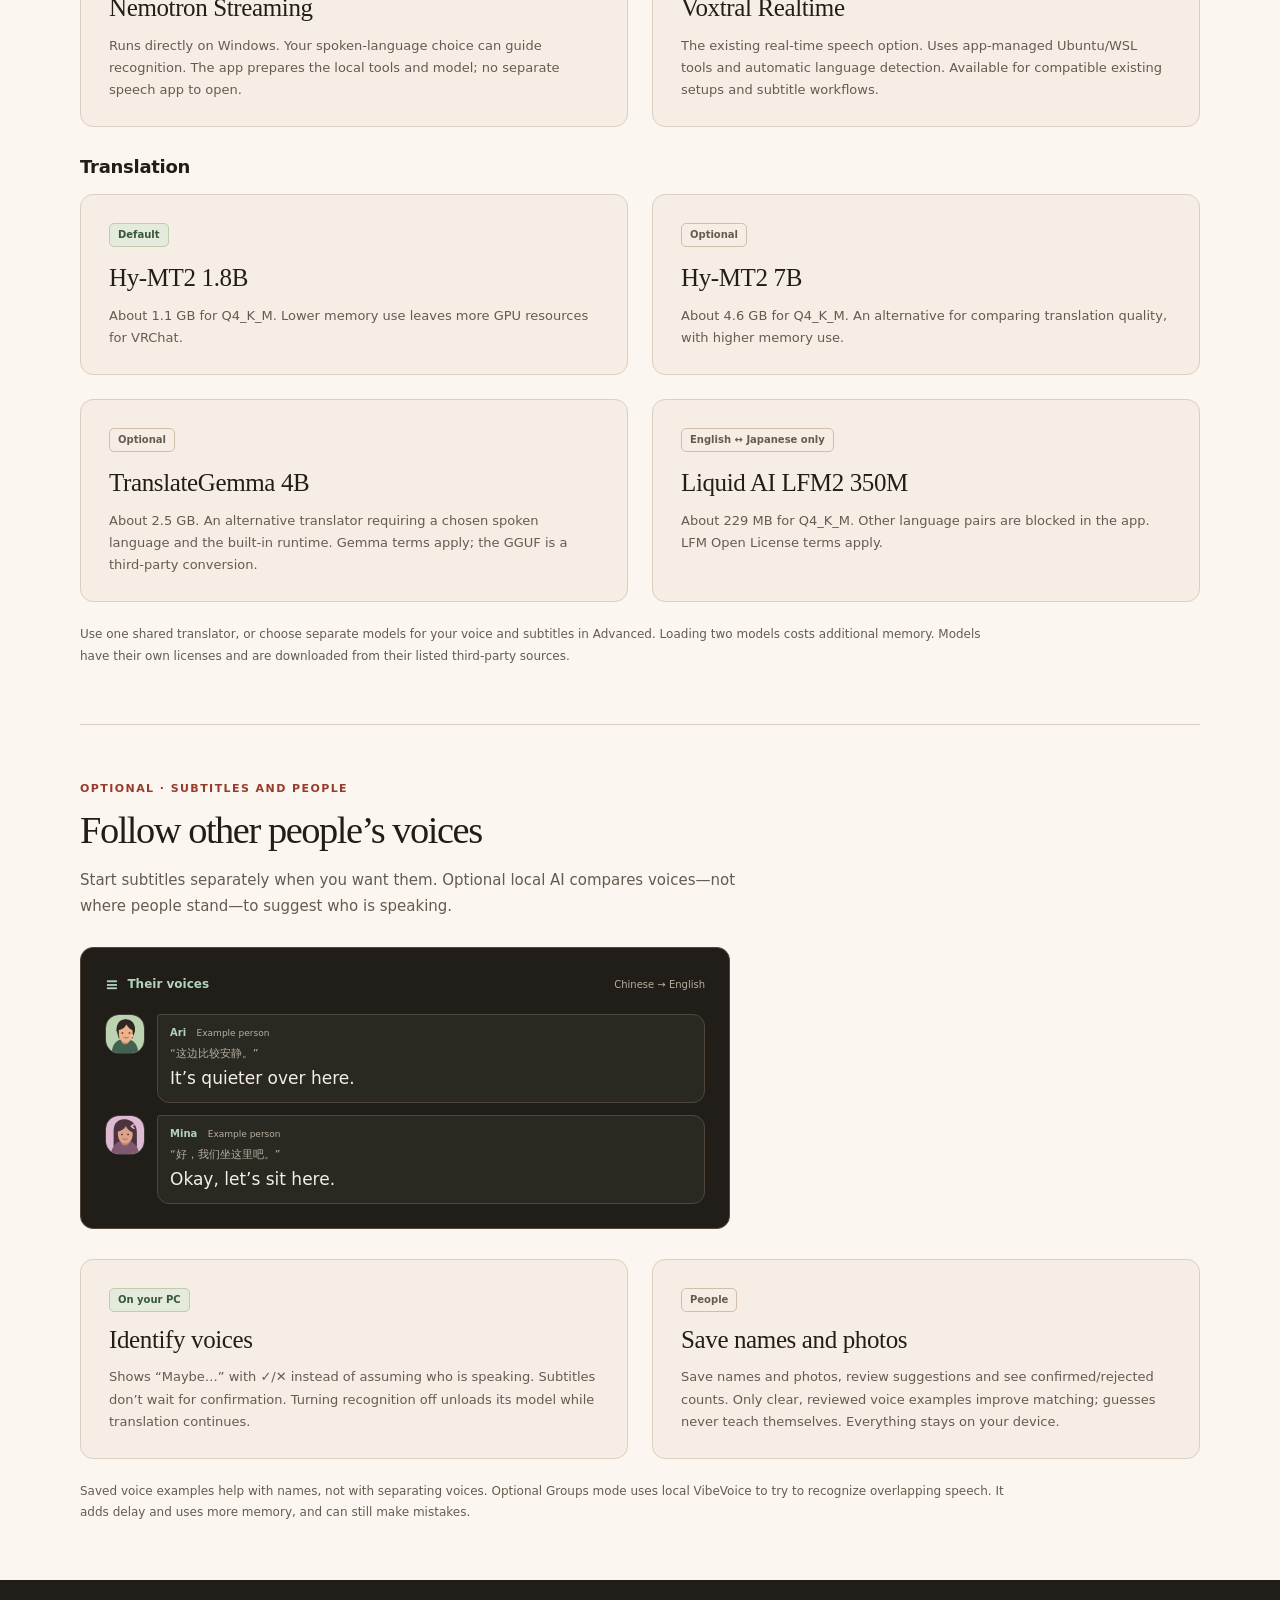
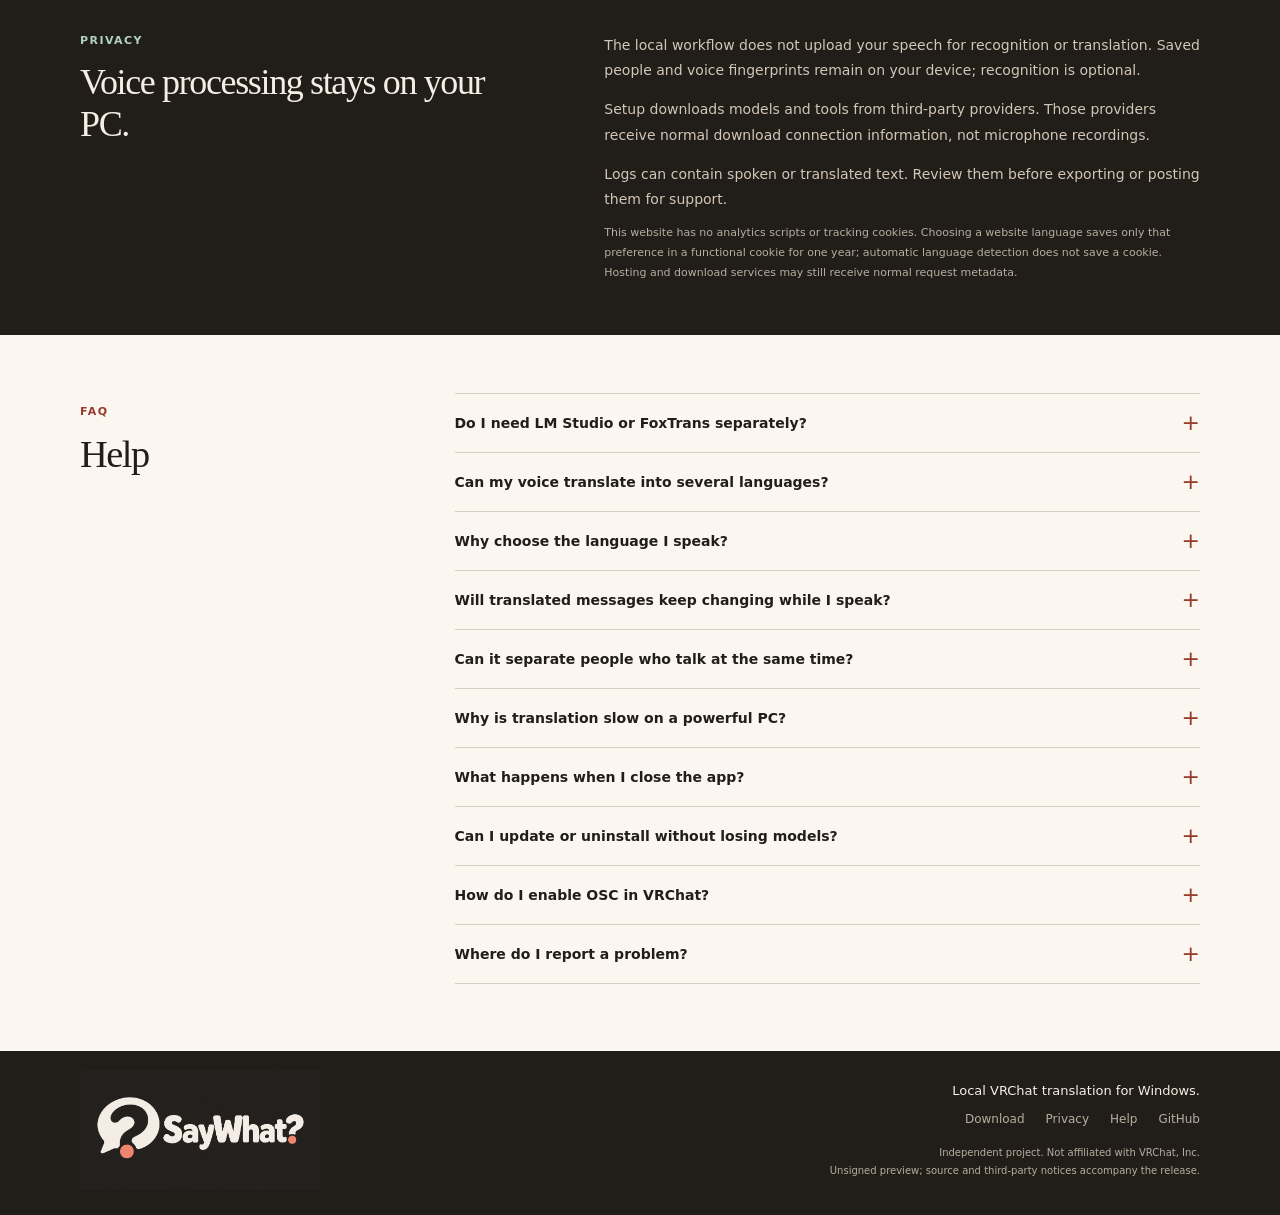
==== commit 19201520: "Open SayWhat source with build tools and architecture guides" ====
--- a/Website/public/index.html
+++ b/Website/public/index.html
@@ -4,49 +4,46 @@
   <meta charset="utf-8">
   <meta name="viewport" content="width=device-width, initial-scale=1">
   <meta name="theme-color" content="#211e1a">
-  <meta name="description" content="SayWhat? is a Windows app for local voice translation in VRChat: your microphone to chat, and other players' voices to subtitles.">
-  <title>SayWhat? — Local VRChat translation</title>
+  <meta name="description" data-i18n-content="page.description" content="Translate your microphone into VRChat chat. Choose your spoken language, one to four translation languages and local models. Subtitles are optional.">
+  <title data-i18n="page.title">SayWhat? — Translate your voice into VRChat chat</title>
   <link rel="icon" href="assets/saywhat-icon-256.png" type="image/png">
   <link rel="stylesheet" href="styles.css">
+  <script src="i18n.js" defer></script>
   <script src="release.js" defer></script>
 </head>
 <body>
-  <a class="skip-link" href="#main">Skip to content</a>
+  <a class="skip-link" href="#main" data-i18n="nav.skip">Skip to content</a>
   <div class="dark-intro">
     <header class="site-header wrap">
-      <a class="brand" href="#" aria-label="SayWhat? home"><img src="assets/saywhat-icon-256.png" alt="" width="42" height="42"><span>SayWhat?</span></a>
-      <nav aria-label="Main navigation">
-        <a href="#setup">Get started</a>
-        <a href="#requirements">Requirements</a>
-        <a href="#help">Help</a>
-        <a class="nav-download" href="#download">Download <span aria-hidden="true">↓</span></a>
+      <a class="brand" href="#" data-i18n-aria-label="nav.home" aria-label="SayWhat? home"><img src="assets/saywhat-icon-256.png" alt="" width="42" height="42"><span lang="en">SayWhat?</span></a>
+      <nav data-i18n-aria-label="nav.main" aria-label="Main navigation">
+        <a href="#setup" data-i18n="nav.start">Get started</a>
+        <a href="#requirements" data-i18n="nav.requirements">Requirements</a>
+        <a href="#help" data-i18n="nav.help">Help</a>
+        <a class="nav-download" href="#download"><span data-i18n="nav.download">Download</span> <span aria-hidden="true">↓</span></a>
       </nav>
+      <label class="language-picker" for="website-language"><span data-i18n="nav.language">Website language</span><select id="website-language" name="language" aria-describedby="language-status"><option value="en" lang="en">English</option><option value="zh-CN" lang="zh-CN">简体中文</option><option value="ja" lang="ja">日本語</option><option value="ko" lang="ko">한국어</option><option value="es" lang="es">Español</option><option value="fr" lang="fr">Français</option><option value="de" lang="de">Deutsch</option><option value="pt-BR" lang="pt-BR">Português (Brasil)</option></select></label>
+      <p class="language-status" id="language-status" role="status" aria-live="polite" hidden></p>
     </header>
   </div>
   <main id="main">
     <div class="dark-intro">
       <section class="hero wrap" aria-labelledby="intro-title">
         <div class="hero-copy">
-          <p class="eyebrow"><span class="small-dot" aria-hidden="true"></span> Windows app · Preview</p>
-          <h1 id="intro-title">Voice translation<br><span>for VRChat</span></h1>
-          <p class="hero-description">Translate your voice into VRChat chat and other players’ voices into subtitles. Optional local AI identifies speakers in group conversations.</p>
-          <div class="hero-actions"><a class="button primary" href="#download">Download <span aria-hidden="true">↓</span></a><a class="text-link" href="#setup">Setup steps <span aria-hidden="true">↗</span></a></div>
-          <p class="small-print">Windows 11 x64 · Runs locally</p>
+          <p class="eyebrow"><span class="small-dot" aria-hidden="true"></span> <span data-i18n="hero.eyebrow">Windows app · Preview</span></p>
+          <h1 id="intro-title"><span data-i18n="hero.title">Translate your voice</span><br><span data-i18n="hero.titleEnd">into VRChat chat</span></h1>
+          <p class="hero-description" data-i18n="hero.description">Choose the language you speak and the languages your friends read. Press Start to send translated speech to your VRChat chatbox.</p>
+          <div class="hero-actions"><a class="button primary" href="#download"><span data-i18n="nav.download">Download</span> <span aria-hidden="true">↓</span></a><a class="text-link" href="#setup"><span data-i18n="hero.setup">Setup steps</span> <span aria-hidden="true">↗</span></a></div>
+          <p class="small-print" data-i18n="hero.local">Windows 11 x64 · Runs locally</p>
         </div>
         <figure class="conversation-example" aria-labelledby="example-caption">
-          <div class="example-heading"><span class="small-dot" aria-hidden="true"></span><span>Example conversation</span><span class="example-label">Illustration</span></div>
+          <div class="example-heading"><span class="small-dot" aria-hidden="true"></span><span data-i18n="example.heading">Your voice → VRChat chat</span><span class="example-label" data-i18n="example.illustration">Illustration</span></div>
           <div class="example-own">
-            <div class="example-role"><span class="voice-glyph" aria-hidden="true">▥</span><span>Your voice</span><span class="language-label">English → Chinese</span></div>
-            <p class="example-source">“Are we meeting here tomorrow?”</p>
-            <div class="chat-preview"><span class="chat-dot" aria-hidden="true"></span><p lang="zh-Hans">明天我们在这里见面吗？</p><span class="preview-destination">VRChat chat</span></div>
+            <div class="example-role"><span class="voice-glyph" aria-hidden="true">▥</span><span data-i18n="example.yourVoice">Your voice</span><span class="language-label" data-i18n="example.englishChinese">English → Chinese + Korean</span></div>
+            <p class="example-source" lang="en">“Are we meeting here tomorrow?”</p>
+            <div class="chat-preview"><span class="chat-dot" aria-hidden="true"></span><p lang="zh-Hans">明天我们在这里见面吗？</p><p lang="ko">내일 여기서 만나는 거야?</p><span class="preview-destination" data-i18n="example.destination">VRChat chat</span></div>
           </div>
-          <div class="example-connector" aria-hidden="true"><span></span>↓<span></span></div>
-          <div class="example-subtitles">
-            <div class="example-role"><span class="subtitle-glyph" aria-hidden="true">≡</span><span>Their voices</span><span class="language-label">Chinese → English</span></div>
-            <p class="example-source" lang="zh-Hans">“这边比较安静。”</p>
-            <div class="subtitle-preview"><span class="speaker-avatar" aria-hidden="true">A</span><div><span class="speaker-name">Ari <span>Example speaker</span></span><p>It’s quieter over here.</p></div></div>
-          </div>
-          <figcaption id="example-caption">Example messages. Choose a separate language for each direction.</figcaption>
+          <figcaption id="example-caption" data-i18n="example.caption">One microphone. One to four translation languages. More languages share the same chatbox space.</figcaption>
         </figure>
       </section>
     </div>
@@ -55,60 +52,66 @@
     <section id="download" class="download-section wrap" aria-labelledby="download-title">
       <div class="download-card">
         <div class="download-icon"><img src="assets/saywhat-icon-256.png" alt="" width="66" height="66"></div>
-        <div class="download-copy"><p class="eyebrow">Windows download</p><h2 id="download-title">Install SayWhat?</h2><p id="release-status" tabindex="-1" role="status" aria-live="polite">The public installer is being prepared. Downloads are not available yet.</p><p class="release-meta" id="release-meta">Preview · Windows 11 x64 · Unsigned installer</p></div>
-        <div class="download-actions"><a class="button primary pending" id="installer-link" href="#release-status" aria-disabled="true">Installer being prepared <span aria-hidden="true">↓</span></a><button class="quiet-button" id="refresh-release" type="button">Refresh download status</button></div>
+        <div class="download-copy"><p class="eyebrow" data-i18n="download.eyebrow">Windows download</p><h2 id="download-title" data-i18n="download.title">Install SayWhat?</h2><p id="release-status" data-i18n="release.pendingStatus" tabindex="-1" role="status" aria-live="polite">The public installer is being prepared. Downloads are not available yet.</p><p class="release-meta" id="release-meta" data-i18n="release.pendingMeta">Preview · Windows 11 x64 · Unsigned installer</p></div>
+        <div class="download-actions"><a class="button primary pending" id="installer-link" data-i18n="release.pendingInstaller" href="#release-status" aria-disabled="true">Installer being prepared ↓</a><button class="quiet-button" id="refresh-release" data-i18n="release.refresh" type="button">Refresh download status</button></div>
       </div>
-      <div class="release-links"><a id="release-notes-link" href="#release-status" aria-disabled="true">Release notes</a><span aria-hidden="true">·</span><a id="source-link" href="#release-status" aria-disabled="true">Source &amp; notices</a><span aria-hidden="true">·</span><a id="distribution-link" href="#release-status" aria-disabled="true">Complete release ZIP</a><span aria-hidden="true">·</span><a href="#requirements">Check requirements</a></div>
-      <div id="checksum-panel" class="checksum-panel" hidden><div><span>Installer SHA-256</span><code id="installer-sha"></code></div><button class="quiet-button" id="copy-checksum" type="button">Copy checksum</button><span class="sr-only" id="copy-status" role="status" aria-live="polite"></span></div>
-      <p class="download-disclosure">Models are downloaded during setup, not bundled in the installer. Internet access, free disk space and Windows permission may be needed. This preview is not yet verified on a fresh PC.</p>
-      <noscript><p class="notice">Download availability cannot be checked without JavaScript. No installer link is enabled on this page.</p></noscript>
+      <div class="release-links"><a id="release-notes-link" data-i18n="download.notes" href="#release-status" aria-disabled="true">Release notes</a><span aria-hidden="true">·</span><a id="source-link" data-i18n="download.source" href="#release-status" aria-disabled="true">Source &amp; notices</a><span aria-hidden="true">·</span><a id="distribution-link" data-i18n="download.zip" href="#release-status" aria-disabled="true">Complete release ZIP</a><span aria-hidden="true">·</span><a href="#requirements" data-i18n="download.requirements">Check requirements</a></div>
+      <div id="checksum-panel" class="checksum-panel" hidden><div><span data-i18n="download.checksum">Installer SHA-256</span><code id="installer-sha"></code></div><button class="quiet-button" id="copy-checksum" data-i18n="download.copyChecksum" type="button">Copy checksum</button><span class="sr-only" id="copy-status" role="status" aria-live="polite"></span></div>
+      <p class="download-disclosure" data-i18n="download.disclosure">Models are downloaded during setup, not bundled in the installer. Internet access, free disk space and Windows permission may be needed. This preview is not yet verified on a fresh PC.</p>
+      <noscript><p class="notice" data-i18n="download.noScript">Download availability cannot be checked without JavaScript. No installer link is enabled on this page.</p></noscript>
     </section>
 
-    <section class="features wrap" aria-label="Translation features">
-      <article class="feature-card own-card"><span class="feature-number">01 / Your voice</span><h2>Microphone → VRChat chat</h2><p>Send translated speech to your chatbox without opening the keyboard.</p><ul><li>Pauses new microphone capture when your VRChat mic is muted.</li><li>Can finish an already-captured sentence after you mute.</li><li>Optional cumulative translated messages while you speak.</li></ul></article>
-      <article class="feature-card subtitles-card"><span class="feature-number">02 / Their voices</span><h2>VRChat audio → Subtitles</h2><p>Read translated voices in a movable subtitle window. Start or close subtitles independently of your microphone translation.</p><ul><li>Captures VRChat, rather than all Windows playback.</li><li>Choose the subtitle language separately.</li><li>Optional AI voice identification attaches speaker names to subtitles.</li><li>Toggle always on top.</li></ul></article>
-    </section>
-
-    <section id="speakers" class="requirements-section wrap" aria-labelledby="speakers-title">
-      <div class="section-intro"><p class="eyebrow">Optional · Local AI</p><h2 id="speakers-title">Recognize who’s speaking</h2><p>A voice-identification model compares voices, not where people are standing, to help you follow speakers in a group.</p></div>
-      <div class="model-options"><article class="model-option"><span class="model-tag recommended">On your PC</span><h3>Identify voices</h3><p>Matches clear speech to voice profiles and labels the subtitles. Voice identification can be turned off without stopping translation; turning it off unloads its model.</p></article><article class="model-option"><span class="model-tag">Your corrections</span><h3>Save names and correct matches</h3><p>Name a speaker or correct a mistaken match. Confirmed examples of an isolated voice help future matching. Saved names and voice profiles stay on your device; voice samples are not uploaded.</p></article></div>
-      <p class="section-note">This identifies speakers; it does not separate voices talking over each other. Music, recordings and unclear speech can still cause mistaken matches.</p>
+    <section class="features wrap voice-first-features" data-i18n-aria-label="features.label" aria-label="Translation features">
+      <article class="feature-card own-card"><span class="feature-number" data-i18n="features.yourVoice">Start here / Your voice</span><h2 data-i18n="features.chatTitle">Microphone → VRChat chat</h2><p data-i18n="features.chatDescription">Your spoken language, translation languages and models stay visible on Home. Click a choice to change it—no settings hunt.</p><ul><li data-i18n="features.chatMute">Pauses capture when your VRChat mic is muted by default; toggle this on Home.</li><li data-i18n="features.chatFinish">Can finish an already-captured sentence after you mute.</li><li data-i18n="features.chatEarly">Choose up to four translation languages; extra languages take more time and chatbox space.</li></ul></article>
+      <article class="feature-card subtitles-card"><span class="feature-number" data-i18n="features.theirVoices">Optional / Their voices</span><h2 data-i18n="features.subtitlesTitle">Their voices → Subtitles</h2><p data-i18n="features.subtitlesDescription">Read translated voices in a movable window. This is a separate feature: it is not needed to translate your own microphone.</p><ul><li data-i18n="features.subtitlesCapture">Listen only to VRChat, another chosen application, or all playback.</li><li data-i18n="features.subtitlesLanguage">Choose spoken and subtitle languages. Use FireRedASR2 for Chinese/English or a multilingual recognizer.</li><li data-i18n="features.subtitlesSpeakers">Optional AI voice identification attaches speaker names to subtitles.</li><li data-i18n="features.subtitlesTop">Toggle always on top.</li></ul><a class="secondary-feature-link" href="#speakers" data-i18n="features.subtitlesMore">Subtitles and saved people ↓</a></article>
     </section>
 
     <section id="setup" class="setup-section wrap" aria-labelledby="setup-title">
-      <div class="section-intro"><p class="eyebrow">First-time setup</p><h2 id="setup-title">Installation and setup</h2><p>The app downloads and prepares its translation tools. This can take longer than the installation.</p></div>
-      <ol class="setup-steps"><li><span class="step-number">1</span><div><h3>Install the app</h3><p>Run the installer and choose <strong>Just me</strong> or <strong>All users</strong>. Open SayWhat? from Start when installation finishes.</p></div></li><li><span class="step-number">2</span><div><h3>Choose languages and prepare models</h3><p>Follow Setup in the app. Review its download and Windows permission notice, then select <strong>Set up SayWhat?</strong>. If Windows asks for a restart, reopen the app and continue afterwards.</p></div></li><li><span class="step-number">3</span><div><h3>Open VRChat and start translation</h3><p>Enable OSC in VRChat. In SayWhat?, start your voice, subtitles, or both. Completing setup does not start listening automatically.</p></div></li></ol>
-      <div class="setup-note"><span aria-hidden="true">↳</span><p>The app interface supports English, Simplified Chinese, Japanese and Korean. Interface language is separate from your translation languages.</p></div>
+      <div class="section-intro"><p class="eyebrow" data-i18n="setup.eyebrow">First-time setup</p><h2 id="setup-title" data-i18n="setup.title">From install to your first message</h2><p data-i18n="setup.description">Setup prepares your own voice translation first. Subtitles, People and Groups can wait until you want them.</p></div>
+      <ol class="setup-steps"><li><span class="step-number">1</span><div><h3 data-i18n="setup.installTitle">Install and open SayWhat?</h3><p data-i18n="setup.installDescription" data-i18n-rich>Run the installer and choose <strong>Just me</strong> or <strong>All users</strong>. Leave <strong>Open SayWhat?</strong> checked to continue into setup.</p></div></li><li><span class="step-number">2</span><div><h3 data-i18n="setup.languagesTitle">I speak… Translate to…</h3><p data-i18n="setup.languagesDescription">Choose your spoken language and one to four translation languages. You can change them again directly on Home.</p></div></li><li><span class="step-number">3</span><div><h3 data-i18n="setup.modelsTitle">Prepare the recommended models</h3><p data-i18n="setup.modelsDescription" data-i18n-rich>Keep the recommendation or choose another model card. Select <strong>Prepare translation</strong> and follow the download progress. Models run on your PC, not a cloud service.</p></div></li><li><span class="step-number">4</span><div><h3 data-i18n="setup.startTitle">Start translating your voice</h3><p data-i18n="setup.startDescription">Enable OSC in VRChat, then press Start on Home. Setup does not start listening on its own. Help in the app explains the VRChat connection if you need it.</p></div></li></ol>
+      <div class="setup-note"><span aria-hidden="true">↳</span><p data-i18n="setup.note">The app interface supports English, Simplified Chinese, Japanese and Korean. Interface language is separate from your translation languages.</p></div>
     </section>
 
     <section id="requirements" class="requirements-section wrap" aria-labelledby="requirements-title">
-      <div class="section-intro"><p class="eyebrow">Before you download</p><h2 id="requirements-title">System requirements</h2><p>Translation and VRChat share your GPU. Larger models use more memory and may increase delay.</p></div>
-      <div class="requirements-grid"><article><h3>Windows 11 x64</h3><p>A Windows PC with VRChat and a microphone for your own voice. This is not a standalone Quest or iPad app.</p></article><article><h3>WSL2 speech support</h3><p>Setup prepares an app-owned Ubuntu speech engine. Windows virtualization, administrator permission and a restart may be required.</p></article><article><h3>A compatible GPU</h3><p>NVIDIA speech setup uses CUDA. Other GPUs need working Vulkan access in WSL; setup checks this and reports unsupported hardware instead of silently falling back to CPU.</p></article><article><h3>Storage</h3><p>The speech model is about 2.9 GB; the recommended translator is about 1.1 GB. Speech tools, build files and optional models need additional disk space.</p></article></div>
-      <p class="notice">Preview status: hardware compatibility, fresh-PC installation and long VRChat sessions are still being tested. A particular frame rate or translation delay is not guaranteed.</p>
+      <div class="section-intro"><p class="eyebrow" data-i18n="requirements.eyebrow">Before you download</p><h2 id="requirements-title" data-i18n="requirements.title">System requirements</h2><p data-i18n="requirements.description">Translation and VRChat share your GPU. Larger models use more memory and may increase delay.</p></div>
+      <div class="requirements-grid"><article><h3 data-i18n="requirements.windowsTitle">Windows 11 x64</h3><p data-i18n="requirements.windowsDescription">A Windows PC with VRChat and a microphone for your own voice. This is not a standalone Quest or iPad app.</p></article><article><h3 data-i18n="requirements.speechTitle">Speech support</h3><p data-i18n="requirements.speechDescription">Setup prepares the speech tools for your selected mode. Optional subtitle or legacy engines may need Windows virtualization, permission or a restart; the app guides you.</p></article><article><h3 data-i18n="requirements.gpuTitle">A compatible GPU</h3><p data-i18n="requirements.gpuDescription">Setup checks the available hardware. Speech recognition and translation need memory alongside VRChat; support and speed vary by model and GPU.</p></article><article><h3 data-i18n="requirements.storageTitle">Storage</h3><p data-i18n="requirements.storageDescription">The smaller Hy-MT2 translator is about 1.1 GB. Speech models and tools need additional space; setup shows downloads before preparing them.</p></article></div>
+      <p class="notice" data-i18n="requirements.notice">Preview status: hardware compatibility, fresh-PC installation and long VRChat sessions are still being tested. A particular frame rate or translation delay is not guaranteed.</p>
     </section>
 
     <section id="models" class="model-section wrap" aria-labelledby="models-title">
-      <div class="section-intro"><p class="eyebrow">In-app downloads</p><h2 id="models-title">Translation models</h2><p>Download and switch models in the app. A larger model is not always faster or more accurate.</p></div>
-      <div class="model-options"><article class="model-option"><span class="model-tag recommended">Default</span><h3>Hy-MT2 1.8B</h3><p>About 1.1 GB for Q4_K_M. Lower memory use leaves more GPU resources for VRChat.</p></article><article class="model-option"><span class="model-tag">Optional</span><h3>Hy-MT2 7B</h3><p>About 4.6 GB for Q4_K_M. An alternative for comparing translation quality, with higher memory use.</p></article><article class="model-option"><span class="model-tag">Optional</span><h3>TranslateGemma 4B</h3><p>About 2.5 GB for Q4_K_M. Requires a chosen spoken language and the built-in runtime. Gemma terms apply; the GGUF is a third-party conversion.</p></article><article class="model-option"><span class="model-tag">English ↔ Japanese only</span><h3>Liquid AI LFM2 350M</h3><p>About 229 MB for Q4_K_M. Other language pairs are blocked in the app. LFM Open License terms apply.</p></article></div>
-      <p class="section-note">Use one shared translator, or choose separate models for your voice and subtitles in Advanced. Loading two models costs additional memory. Models have their own licenses and are downloaded from their listed third-party sources.</p>
+      <div class="section-intro"><p class="eyebrow" data-i18n="models.eyebrow">Your choice · In-app downloads</p><h2 id="models-title" data-i18n="models.title">Choose a model without digging into settings</h2><p data-i18n="models.description">Home shows the speech recognizer and translator in use. Click to compare model cards, read what each does and download or switch. A larger model is not automatically better.</p></div>
+      <p class="model-explanation" data-i18n="models.roles">The speech recognizer turns your voice into words. The translator turns those words into your chosen languages. You can choose each separately.</p>
+      <h3 class="model-category" data-i18n="models.speechTitle">Speech recognition</h3>
+      <div class="model-options speech-model-options"><article class="model-option"><span class="model-tag recommended" data-i18n="models.default">Default</span><h4 lang="en">Nemotron Streaming</h4><p data-i18n="models.nativeSpeech">Runs directly on Windows. Your spoken-language choice can guide recognition. The app prepares the local tools and model; no separate speech app to open.</p></article><article class="model-option"><span class="model-tag" data-i18n="models.optional">Optional</span><h4 lang="en">Voxtral Realtime</h4><p data-i18n="models.legacySpeech">The existing real-time speech option. Uses app-managed Ubuntu/WSL tools and automatic language detection. Available for compatible existing setups and subtitle workflows.</p></article></div>
+      <h3 class="model-category" data-i18n="models.translationTitle">Translation</h3>
+      <div class="model-options"><article class="model-option"><span class="model-tag recommended" data-i18n="models.default">Default</span><h4 lang="en">Hy-MT2 1.8B</h4><p data-i18n="models.small">About 1.1 GB for Q4_K_M. Lower memory use leaves more GPU resources for VRChat.</p></article><article class="model-option"><span class="model-tag" data-i18n="models.optional">Optional</span><h4 lang="en">Hy-MT2 7B</h4><p data-i18n="models.large">About 4.6 GB for Q4_K_M. An alternative for comparing translation quality, with higher memory use.</p></article><article class="model-option"><span class="model-tag" data-i18n="models.optional">Optional</span><h4 lang="en">TranslateGemma 4B</h4><p data-i18n="models.gemma">About 2.5 GB. An alternative translator requiring a chosen spoken language and the built-in runtime. Gemma terms apply; the GGUF is a third-party conversion.</p></article><article class="model-option"><span class="model-tag" data-i18n="models.englishJapanese">English ↔ Japanese only</span><h4 lang="en">Liquid AI LFM2 350M</h4><p data-i18n="models.liquid">About 229 MB for Q4_K_M. Other language pairs are blocked in the app. LFM Open License terms apply.</p></article></div>
+      <p class="section-note" data-i18n="models.note">Use one shared translator, or choose separate models for your voice and subtitles in Advanced. Loading two models costs additional memory. Models have their own licenses and are downloaded from their listed third-party sources.</p>
     </section>
+    <section id="speakers" class="requirements-section wrap" aria-labelledby="speakers-title">
+      <div class="section-intro"><p class="eyebrow" data-i18n="speakers.eyebrow">Optional · Subtitles and People</p><h2 id="speakers-title" data-i18n="speakers.title">Follow other people’s voices</h2><p data-i18n="speakers.description">Start subtitles separately when you want them. Optional local AI compares voices—not where people stand—to suggest who is speaking.</p></div>
+      <div class="optional-subtitles-example example-subtitles" aria-labelledby="subtitles-example-title"><div class="example-role"><span class="subtitle-glyph" aria-hidden="true">≡</span><span id="subtitles-example-title" data-i18n="example.theirVoices">Their voices</span><span class="language-label" data-i18n="example.chineseEnglish">Chinese → English</span></div><div class="subtitle-preview"><img class="person-avatar" src="assets/person-ari.svg" alt="" width="40" height="40"><div class="person-message"><span class="speaker-name"><b lang="en">Ari</b> <span data-i18n="example.speaker">Example person</span></span><p class="person-source" lang="zh-Hans">“这边比较安静。”</p><p lang="en">It’s quieter over here.</p></div></div><div class="subtitle-preview"><img class="person-avatar" src="assets/person-mina.svg" alt="" width="40" height="40"><div class="person-message"><span class="speaker-name"><b lang="en">Mina</b> <span data-i18n="example.speaker">Example person</span></span><p class="person-source" lang="zh-Hans">“好，我们坐这里吧。”</p><p lang="en">Okay, let’s sit here.</p></div></div></div>
+      <div class="model-options"><article class="model-option"><span class="model-tag recommended" data-i18n="speakers.local">On your PC</span><h3 data-i18n="speakers.identifyTitle">Identify voices</h3><p data-i18n="speakers.identifyDescription">Shows “Maybe…” with ✓/✕ instead of assuming who is speaking. Subtitles don’t wait for confirmation. Turning recognition off unloads its model while translation continues.</p></article><article class="model-option"><span class="model-tag" data-i18n="speakers.corrections">People</span><h3 data-i18n="speakers.namesTitle">Save names and photos</h3><p data-i18n="speakers.namesDescription">Save names and photos, review suggestions and see confirmed/rejected counts. Only clear, reviewed voice examples improve matching; guesses never teach themselves. Everything stays on your device.</p></article></div>
+      <p class="section-note" data-i18n="speakers.note">Saved voice examples help with names, not with separating voices. Optional Groups mode uses local VibeVoice to try to recognize overlapping speech. It adds delay and uses more memory, and can still make mistakes.</p>
+    </section>
+
   </div>
 
-  <section id="privacy" class="privacy-section"><div class="wrap privacy-layout"><div><p class="eyebrow">Privacy</p><h2>Voice processing stays on your PC.</h2></div><div class="privacy-details"><p>The local workflow does not upload your speech for recognition or translation. Saved people and voice fingerprints remain on your device; recognition is optional.</p><p>Setup downloads models and tools from third-party providers. Those providers receive normal download connection information, not microphone recordings.</p><p>Logs can contain spoken or translated text. Review them before exporting or posting them for support.</p><p class="small-print">This website has no analytics scripts or tracking cookies. Hosting and download services may still receive normal request metadata.</p></div></div></section>
+  <section id="privacy" class="privacy-section"><div class="wrap privacy-layout"><div><p class="eyebrow" data-i18n="privacy.eyebrow">Privacy</p><h2 data-i18n="privacy.title">Voice processing stays on your PC.</h2></div><div class="privacy-details"><p data-i18n="privacy.local">The local workflow does not upload your speech for recognition or translation. Saved people and voice fingerprints remain on your device; recognition is optional.</p><p data-i18n="privacy.downloads">Setup downloads models and tools from third-party providers. Those providers receive normal download connection information, not microphone recordings.</p><p data-i18n="privacy.logs">Logs can contain spoken or translated text. Review them before exporting or posting them for support.</p><p class="small-print" data-i18n="privacy.website">This website has no analytics scripts or tracking cookies. Choosing a website language saves only that preference in a functional cookie for one year; automatic language detection does not save a cookie. Hosting and download services may still receive normal request metadata.</p></div></div></section>
 
-  <section id="help" class="help-section wrap" aria-labelledby="help-title"><div class="section-intro"><p class="eyebrow">FAQ</p><h2 id="help-title">Help</h2></div><div class="faq-list">
-    <details><summary>Do I need LM Studio or FoxTrans separately?<span aria-hidden="true">+</span></summary><p>No separate translation app is required for the automatic setup. SayWhat? includes its capture host and translator runtime, then prepares speech support and downloads models after you approve setup. Existing compatible installations can be reused from Advanced.</p></details>
-    <details><summary>Can my voice translate into several languages?<span aria-hidden="true">+</span></summary><p>Yes. Languages offers a primary language and up to two additional languages, off by default. Translations appear on separate lines in one chat bubble. They reuse one loaded translator, but take additional inference time and share the chatbox text limit. The selected model must support every language; Liquid's EN–JP model cannot translate to Chinese or Korean.</p></details>
-    <details><summary>Will translated messages keep changing while I speak?<span aria-hidden="true">+</span></summary><p>Optional early messages are cumulative translations of the sentence so far. They are submitted chat bubbles, not keyboard drafts. The recognizer keeps the entire utterance as context and the completed sentence supplies the definitive translation. Updates are coalesced to roughly 1.5 seconds or slower; chatbox text is limited to 144 characters and 9 displayed lines. Long messages show a readable tail, not the whole paragraph at once.</p></details>
-    <details><summary>Can it separate people who talk at the same time?<span aria-hidden="true">+</span></summary><p>Not as independent live audio streams. Optional voice recognition can help attach names to clear speech, but recognizing a person is different from separating overlapping voices. Overlap, music and recordings can still confuse recognition and translation.</p></details>
-    <details><summary>Why is translation slow on a powerful PC?<span aria-hidden="true">+</span></summary><p>Delay includes the pause after speech, recognition finishing, translation and the chatbox send cadence. VRChat and local models also share GPU resources. Try the smaller translator, one shared model, or just one translation direction. Advanced has timing and troubleshooting information; a larger model alone does not solve every delay.</p></details>
-    <details><summary>What happens when I close the app?<span aria-hidden="true">+</span></summary><p>SayWhat? asks whether to quit and release its model memory or keep running in the system tray. You can remember your choice and change it later in Settings. Closing the subtitle window stops subtitles independently.</p></details>
-    <details><summary>Can I update or uninstall without losing models?<span aria-hidden="true">+</span></summary><p>The app checks for updates on launch unless you turn this off. Update now downloads and verifies the installer, then opens its update wizard; final confirmation and Windows permission remain visible. This path keeps your settings and models. The standalone installer also offers update, repair and uninstall with optional data choices. All-users operations keep each user’s private data.</p></details>
-    <details><summary>How do I enable OSC in VRChat?<span aria-hidden="true">+</span></summary><p>Open VRChat’s Action Menu and select <strong>OSC → Enabled</strong>. SayWhat?'s sidebar checks local OSC availability and offers guidance if it cannot verify a connection. This is not a chat-delivery acknowledgment: chatbox visibility and user safety settings can still affect what other people see. See <a href="https://docs.vrchat.com/docs/osc-overview" target="_blank" rel="noopener noreferrer">VRChat’s official OSC guide</a> for current instructions.</p></details>
-    <details><summary>Where do I report a problem?<span aria-hidden="true">+</span></summary><p>Open <strong>Advanced → Diagnostics</strong> in the app. Note which direction stopped, your selected models and the timing shown, then <a href="https://github.com/z2six/saywhat/issues" target="_blank" rel="noopener noreferrer">report the problem on GitHub</a>. Review logs for private conversation text before sharing them.</p></details>
+  <section id="help" class="help-section wrap" aria-labelledby="help-title"><div class="section-intro"><p class="eyebrow" data-i18n="help.eyebrow">FAQ</p><h2 id="help-title" data-i18n="help.title">Help</h2></div><div class="faq-list">
+    <details><summary><span data-i18n="faq.separateQuestion">Do I need LM Studio or FoxTrans separately?</span><span aria-hidden="true">+</span></summary><p data-i18n="faq.separateAnswer">No separate translation app is required for the automatic setup. SayWhat? includes its capture host and translator runtime, then prepares speech support and downloads models after you approve setup. Existing compatible installations can be reused from Advanced.</p></details>
+    <details><summary><span data-i18n="faq.multipleQuestion">Can my voice translate into several languages?</span><span aria-hidden="true">+</span></summary><p data-i18n="faq.multipleAnswer">Yes. Choose one to four output languages on Home. Translations share one chat message and one loaded translator. Extra languages take more time and share VRChat’s 144-character space, so long messages may be shortened. The app shows a quiet reminder. Your selected model must support all chosen languages.</p></details>
+    <details><summary><span data-i18n="faq.sourceQuestion">Why choose the language I speak?</span><span aria-hidden="true">+</span></summary><p data-i18n="faq.sourceAnswer">Giving the recognizer your spoken language can reduce language mix-ups. Automatic is available if you switch languages often. A selected model may support only certain languages; the app explains those limits before you change it.</p></details>
+    <details><summary><span data-i18n="faq.changingQuestion">Will translated messages keep changing while I speak?</span><span aria-hidden="true">+</span></summary><p data-i18n="faq.changingAnswer">Optional early messages are cumulative translations of the sentence so far. They are submitted chat bubbles, not keyboard drafts. The recognizer keeps the entire utterance as context and the completed sentence supplies the definitive translation. Updates are coalesced to roughly 1.5 seconds or slower; chatbox text is limited to 144 characters and 9 displayed lines. Long messages show a readable tail, not the whole paragraph at once.</p></details>
+    <details><summary><span data-i18n="faq.overlapQuestion">Can it separate people who talk at the same time?</span><span aria-hidden="true">+</span></summary><p data-i18n="faq.overlapAnswer">Optional Groups mode (experimental) uses local VibeVoice to try to recognize what each person says and show separate translated messages. It adds delay and uses more memory. It does not create isolated audio or guarantee that overlapping speech is understood. Saved voice examples help with names, not with separating voices.</p></details>
+    <details><summary><span data-i18n="faq.delayQuestion">Why is translation slow on a powerful PC?</span><span aria-hidden="true">+</span></summary><p data-i18n="faq.delayAnswer">Delay includes the pause after speech, recognition finishing, translation and the chatbox send cadence. VRChat and local models also share GPU resources. Try the smaller translator, one shared model, or just one translation direction. Advanced has timing and troubleshooting information; a larger model alone does not solve every delay.</p></details>
+    <details><summary><span data-i18n="faq.closeQuestion">What happens when I close the app?</span><span aria-hidden="true">+</span></summary><p data-i18n="faq.closeAnswer">SayWhat? asks whether to quit and release its model memory or keep running in the system tray. You can remember your choice and change it later in Settings. Closing the subtitle window stops subtitles independently.</p></details>
+    <details><summary><span data-i18n="faq.updateQuestion">Can I update or uninstall without losing models?</span><span aria-hidden="true">+</span></summary><p data-i18n="faq.updateAnswer">The app checks for updates on launch unless you turn this off. Choose Update now to download and verify the installer, install with visible progress and reopen the app with translation stopped. Settings and models are kept. Windows may still ask for permission; safety errors remain visible. Manual setup offers update, repair and uninstall with optional data choices.</p></details>
+    <details><summary><span data-i18n="faq.oscQuestion">How do I enable OSC in VRChat?</span><span aria-hidden="true">+</span></summary><p data-i18n="faq.oscAnswer" data-i18n-rich>Open VRChat’s Action Menu and select <strong>OSC → Enabled</strong>. SayWhat?'s sidebar checks local OSC availability and offers guidance if it cannot verify a connection. This is not a chat-delivery acknowledgment: chatbox visibility and user safety settings can still affect what other people see. See <a href="https://docs.vrchat.com/docs/osc-overview" target="_blank" rel="noopener noreferrer">VRChat’s official OSC guide</a> for current instructions.</p></details>
+    <details><summary><span data-i18n="faq.problemQuestion">Where do I report a problem?</span><span aria-hidden="true">+</span></summary><p data-i18n="faq.problemAnswer" data-i18n-rich>Open <strong>Advanced → Diagnostics</strong> in the app. Note which direction stopped, your selected models and the timing shown, then <a href="https://github.com/z2six/saywhat/issues" target="_blank" rel="noopener noreferrer">report the problem on GitHub</a>. Review logs for private conversation text before sharing them.</p></details>
   </div></section>
 
   </main>
-  <footer class="site-footer"><div class="wrap footer-main"><a href="#" class="footer-art" aria-label="SayWhat? home"><img src="assets/saywhat-lockup.png" alt="SayWhat?" width="240" height="120" loading="lazy"></a><div><p>Local VRChat translation for Windows.</p><nav aria-label="Footer navigation"><a href="#download">Download</a><a href="#privacy">Privacy</a><a href="#help">Help</a><a id="repository-link" href="#release-status" aria-disabled="true">GitHub</a></nav><p class="footer-note">Independent project. Not affiliated with VRChat, Inc.<br>Unsigned preview; source and third-party notices accompany the release.</p></div></div></footer>
+  <footer class="site-footer"><div class="wrap footer-main"><a href="#" class="footer-art" data-i18n-aria-label="nav.home" aria-label="SayWhat? home"><img src="assets/saywhat-lockup.png" lang="en" alt="SayWhat?" width="240" height="120" loading="lazy"></a><div><p data-i18n="footer.description">Local VRChat translation for Windows.</p><nav data-i18n-aria-label="footer.navigation" aria-label="Footer navigation"><a href="#download" data-i18n="nav.download">Download</a><a href="#privacy" data-i18n="footer.privacy">Privacy</a><a href="#help" data-i18n="nav.help">Help</a><a id="repository-link" lang="en" href="#release-status" aria-disabled="true">GitHub</a></nav><p class="footer-note" data-i18n="footer.note" data-i18n-rich>Independent project. Not affiliated with VRChat, Inc.<br>Unsigned preview; source and third-party notices accompany the release.</p></div></div></footer>
 </body>
 </html>
--- a/Website/public/styles.css
+++ b/Website/public/styles.css
@@ -4,3 +4,43 @@
 @media(max-width:760px){.wrap{width:calc(100% - 40px)}.site-header{height:auto;padding-top:24px;padding-bottom:20px;flex-wrap:wrap;gap:20px}.site-header nav{gap:18px;font-size:12px;width:100%;justify-content:space-between}.site-header .nav-download{padding:7px 12px}.brand img{width:36px;height:36px}.brand span{font-size:25px}.hero{grid-template-columns:1fr;gap:42px;padding-top:30px;padding-bottom:48px}.hero-copy{max-width:570px}.hero h1{font-size:clamp(2.75rem,8vw,3.7rem)}.hero-description{max-width:570px;font-size:17px}.hero-actions{gap:24px}.conversation-example{justify-self:center;max-width:520px;transform:rotate(.6deg);padding:20px}.example-own,.example-subtitles{padding:19px}.language-label{font-size:11px}.conversation-example figcaption{font-size:11px}.example-source{font-size:15px}.example-heading{font-size:12px}.download-section{padding-top:30px}.download-card{display:block;padding:25px}.download-actions{align-items:stretch;margin-top:20px}.download-actions .button{width:100%}.download-copy h2{font-size:30px}.download-copy #release-status{font-size:14px}.download-disclosure{text-align:left;font-size:12px}.release-links{font-size:12px;gap:12px;flex-wrap:wrap}.features{grid-template-columns:1fr;padding-top:32px;padding-bottom:40px}.feature-card{padding:27px}.feature-card h2{font-size:30px}.feature-card li{font-size:13px}.setup-section,.privacy-layout,.help-section{grid-template-columns:1fr;gap:28px}.setup-section,.requirements-section,.model-section{padding-top:40px;padding-bottom:40px}.section-intro{max-width:560px}.setup-steps p,.requirements-grid p,.section-note{font-size:13px}.setup-note{margin-top:0;padding:12px 14px}.setup-note p{font-size:12px}.model-options{grid-template-columns:1fr;gap:16px}.privacy-section{padding:40px 0}.privacy-layout h2{font-size:34px;max-width:510px}.help-section{padding-top:40px;padding-bottom:40px;gap:25px}.faq-list summary{font-size:14px}.faq-list details>p{font-size:13px;padding-right:5px}.footer-main{gap:15px;align-items:flex-start;flex-direction:column}.footer-art{width:200px}.footer-main>div{text-align:left}.footer-main nav{justify-content:flex-start;gap:19px;flex-wrap:wrap}.site-footer{padding-bottom:30px}.checksum-panel{align-items:flex-start;flex-direction:column}.checksum-panel .quiet-button{padding-left:0}}
 @media(max-width:400px){.wrap{width:calc(100% - 30px)}.site-header nav{gap:10px;font-size:11px}.site-header .nav-download{padding:7px 10px}.hero h1{font-size:2.7rem}.hero-description{font-size:16px}.conversation-example{padding:14px}.example-role{font-size:11px}.language-label{font-size:9px}.example-own,.example-subtitles{padding:14px}.feature-card h2{font-size:26px}.requirements-grid{grid-template-columns:1fr}.download-card{padding:22px}.hero-actions{gap:18px}.button{font-size:13px;padding-inline:20px}}
 @media(prefers-reduced-motion:reduce){:root{scroll-behavior:auto}*{transition:none!important}}
+/* Keep long translated labels readable without changing the site's visual style. */
+.voice-first-features{grid-template-columns:1.45fr 1fr;align-items:start}
+.voice-first-features .own-card{padding:34px;min-height:320px}
+.voice-first-features .own-card h2{font-size:clamp(1.9rem,3vw,2.5rem)}
+.voice-first-features .subtitles-card{background:transparent;border-color:var(--paper-line)}
+.secondary-feature-link{display:inline-block;font-size:12px;margin-top:20px;color:#3d6448}
+.optional-subtitles-example{margin-top:28px;max-width:650px;background:var(--ink);color:var(--cream);padding:24px}
+.optional-subtitles-example .example-role{color:var(--mint)}
+.model-explanation{margin-top:22px;max-width:760px;padding:16px 20px;border-left:2px solid var(--coral);background:var(--cream);color:var(--paper-muted);font-size:14px}
+.model-category{margin:30px 0 0;font-size:18px}
+.model-option h4{font-family:Georgia,serif;font-weight:500;font-size:25px;margin:16px 0 0;line-height:1.2;letter-spacing:-.015em}
+.model-category+.model-options{margin-top:16px}
+.conversation-example .chat-preview p+p{margin-top:9px;font-family:inherit;font-size:16px}
+@media(max-width:760px){.voice-first-features{grid-template-columns:1fr}.voice-first-features .own-card{min-height:0;padding:29px 25px}.optional-subtitles-example{padding:18px}}
+.language-picker{display:flex;align-items:center;gap:8px;flex:none;font-size:12px;color:var(--muted)}
+.language-picker select{font:inherit;color:var(--cream);background:var(--dark-panel);border:1px solid var(--line);border-radius:9px;padding:9px 10px;max-width:160px;min-height:40px;cursor:pointer;color-scheme:dark;touch-action:manipulation}
+.language-picker select:focus-visible{outline:3px solid var(--focus);outline-offset:4px}
+.language-picker select option{background:var(--dark-panel);color:var(--cream)}
+.language-status{flex-basis:100%;color:var(--cream);font-size:12px;margin:0;text-align:right}.language-status[hidden]{display:none}
+.hero h1>span[data-i18n="hero.title"]{color:var(--cream)}
+.site-header .nav-download>span[data-i18n]{padding-left:0;color:var(--cream)}
+.text-link>span[data-i18n]{color:var(--cream);margin-left:0}
+.faq-list summary>span[data-i18n]{font:inherit;color:inherit;line-height:inherit;flex:1}
+.faq-list details[open] summary>span[data-i18n]{transform:none}
+.site-header{height:auto;min-height:112px;flex-wrap:wrap;column-gap:24px;row-gap:14px;padding-block:22px}
+.site-header nav{gap:20px;flex-wrap:wrap;justify-content:flex-end}
+.hero-copy,.feature-card,.model-option,.requirements-grid article{min-width:0;overflow-wrap:break-word}
+.hero h1{overflow-wrap:normal;hyphens:auto}
+.example-role{flex-wrap:wrap}.language-label{white-space:normal}
+.person-avatar{width:40px;height:40px;flex:none;border-radius:14px;border:1px solid #ffffff24;object-fit:cover}
+.person-message{flex:1;min-width:0;border:1px solid var(--line);border-radius:3px 12px 12px 12px;padding:10px 12px;background:#292922}
+.subtitle-preview .person-source{font-size:11px;color:var(--muted);margin-top:5px}
+.subtitle-preview+.subtitle-preview{margin-top:12px}
+.example-heading{flex-wrap:wrap}.download-actions{max-width:100%}.download-actions .button{white-space:normal;text-align:center}
+.release-links{flex-wrap:wrap}.feature-card h2{overflow-wrap:break-word}
+html:lang(zh-CN) h1,html:lang(zh-CN) h2,html:lang(ja) h1,html:lang(ja) h2,html:lang(ko) h1,html:lang(ko) h2{letter-spacing:0;line-height:1.25}
+html:lang(zh-CN) .eyebrow,html:lang(ja) .eyebrow,html:lang(ko) .eyebrow{letter-spacing:.06em}
+@media(max-width:1000px){.site-header nav{gap:16px}.language-picker{margin-left:auto}}
+@media(max-width:760px){.site-header{min-height:0;padding-top:24px;padding-bottom:20px;gap:16px}.site-header nav{order:3;width:100%;justify-content:space-between;gap:12px}.language-picker{margin-left:auto}.language-picker>span{position:absolute;width:1px;height:1px;overflow:hidden;clip:rect(0,0,0,0)}.language-picker select{max-width:145px}.hero h1{font-size:clamp(2.35rem,8vw,3.7rem)}}
+@media(max-width:400px){.site-header nav{justify-content:flex-start;gap:12px 16px}.site-header nav .nav-download{margin-left:auto}.language-picker select{max-width:120px;padding-inline:8px}.brand{gap:8px}.brand span{font-size:23px}.brand img{width:32px;height:32px}.hero h1{font-size:2.35rem}}
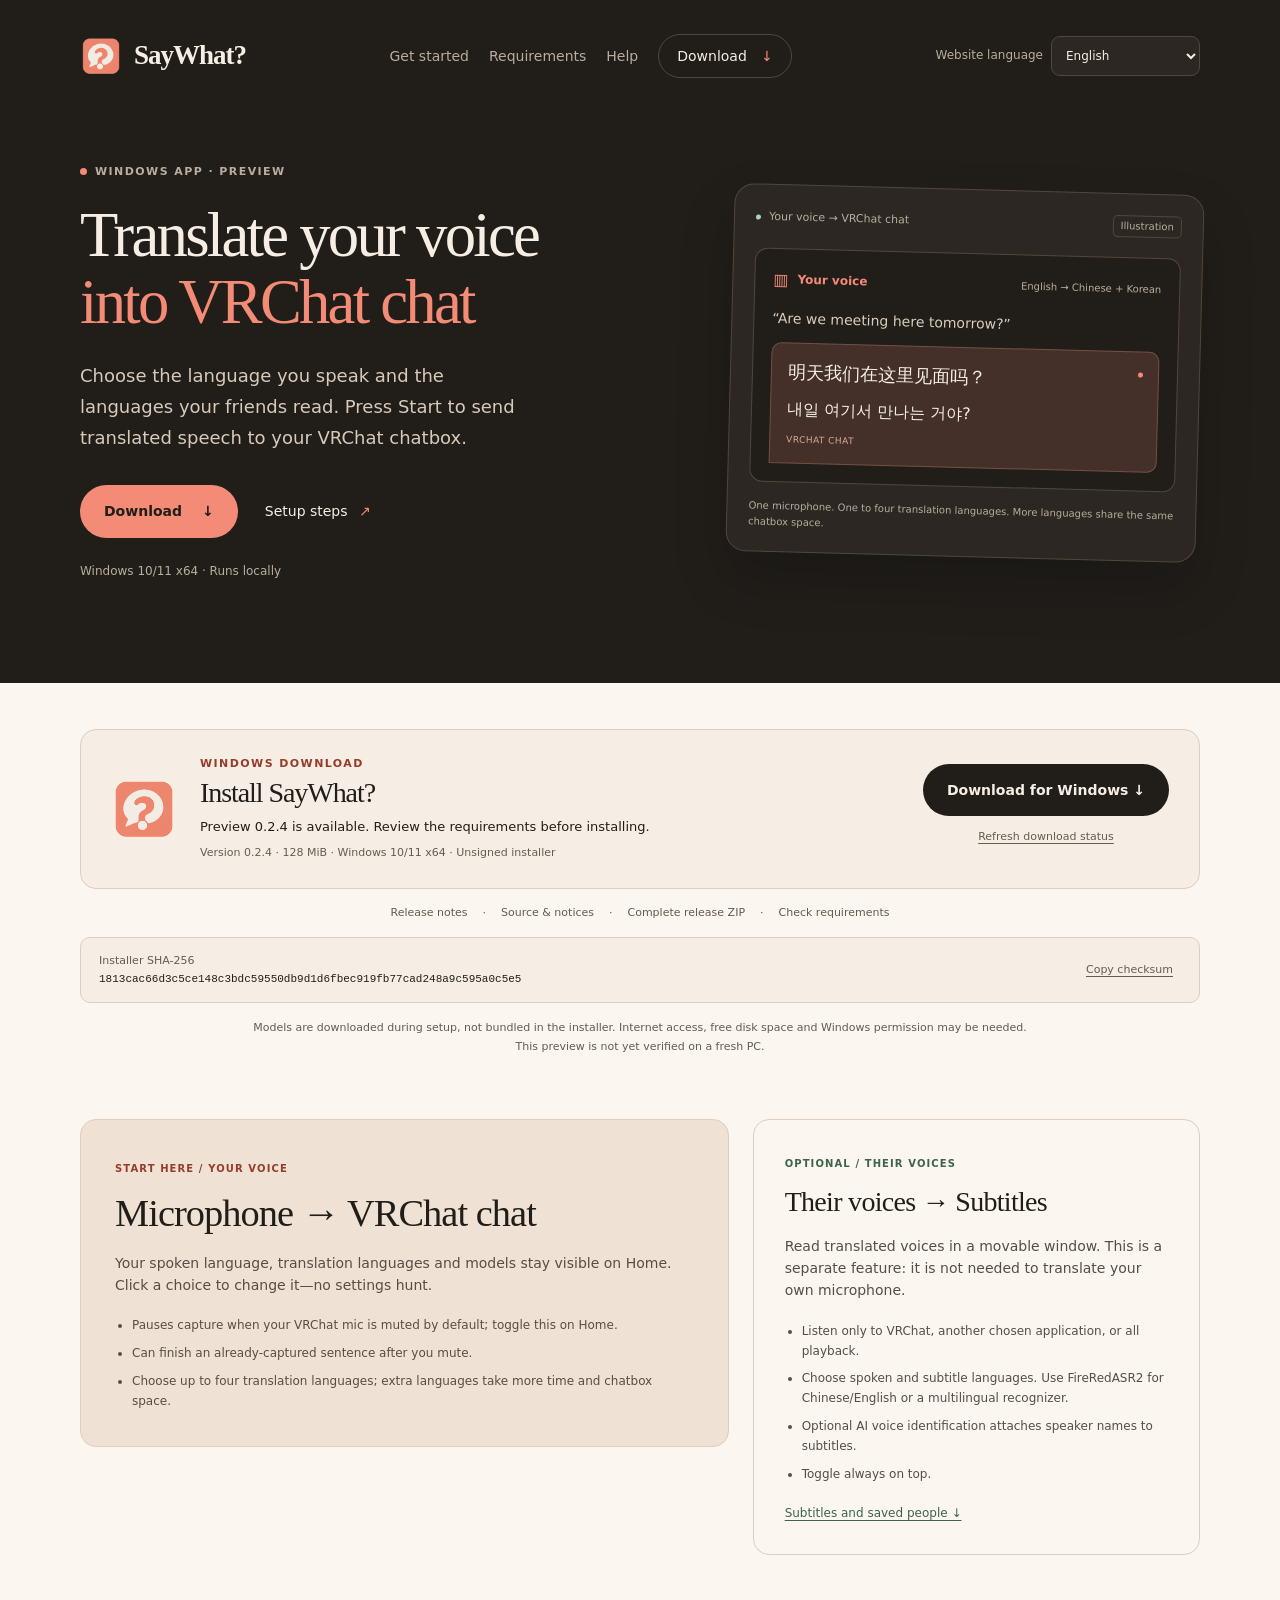
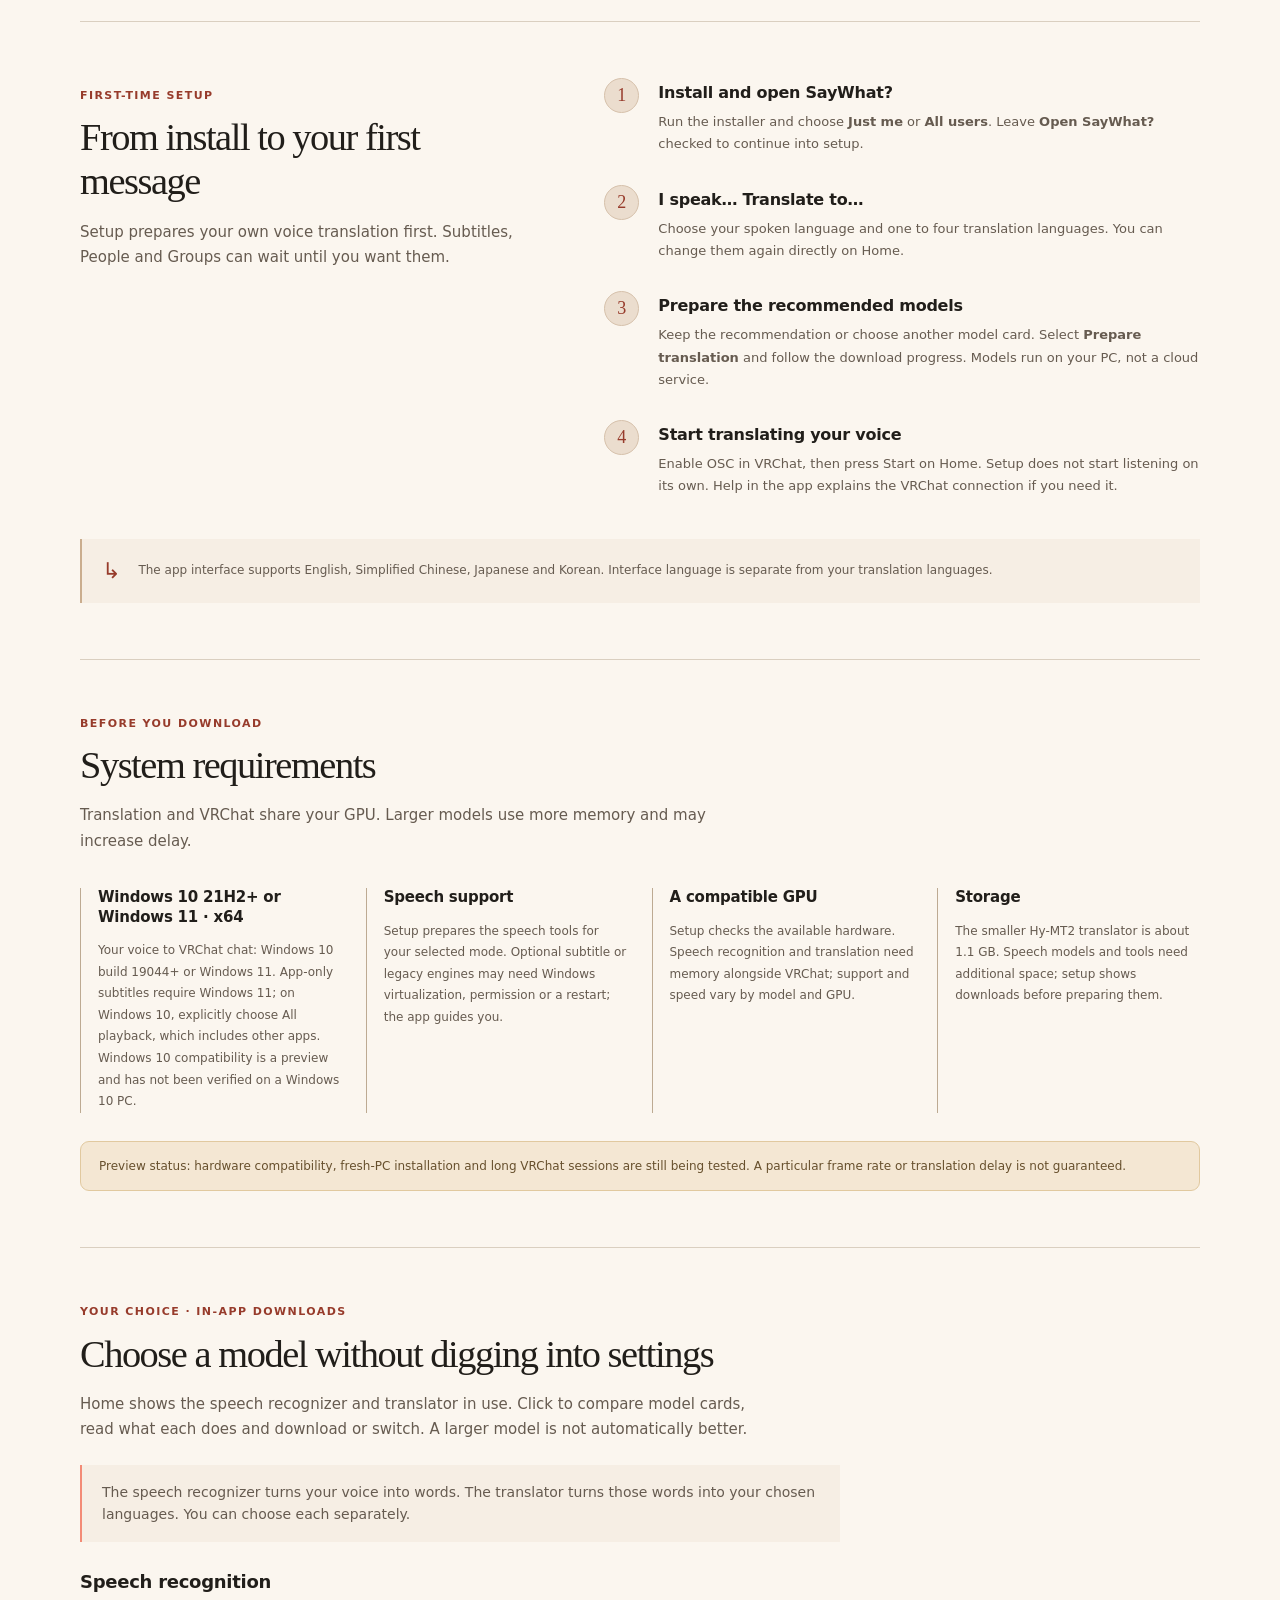
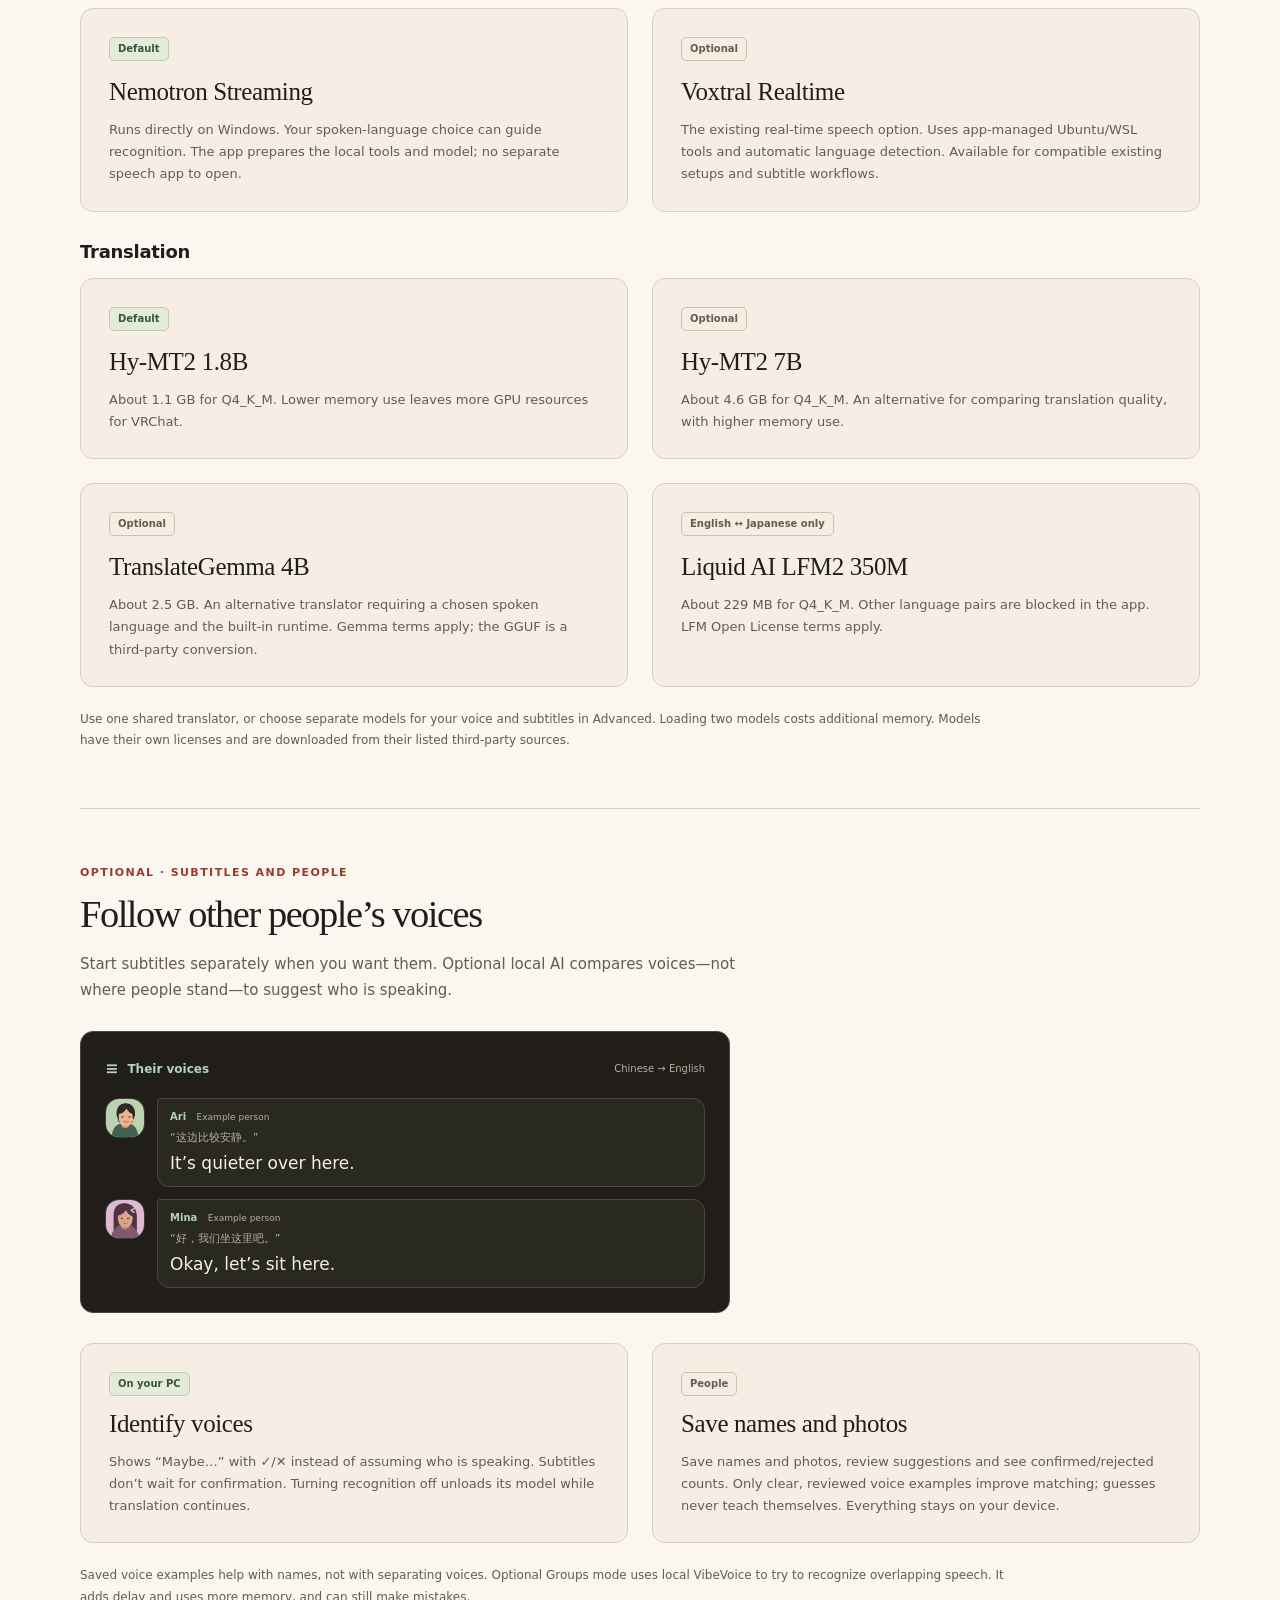
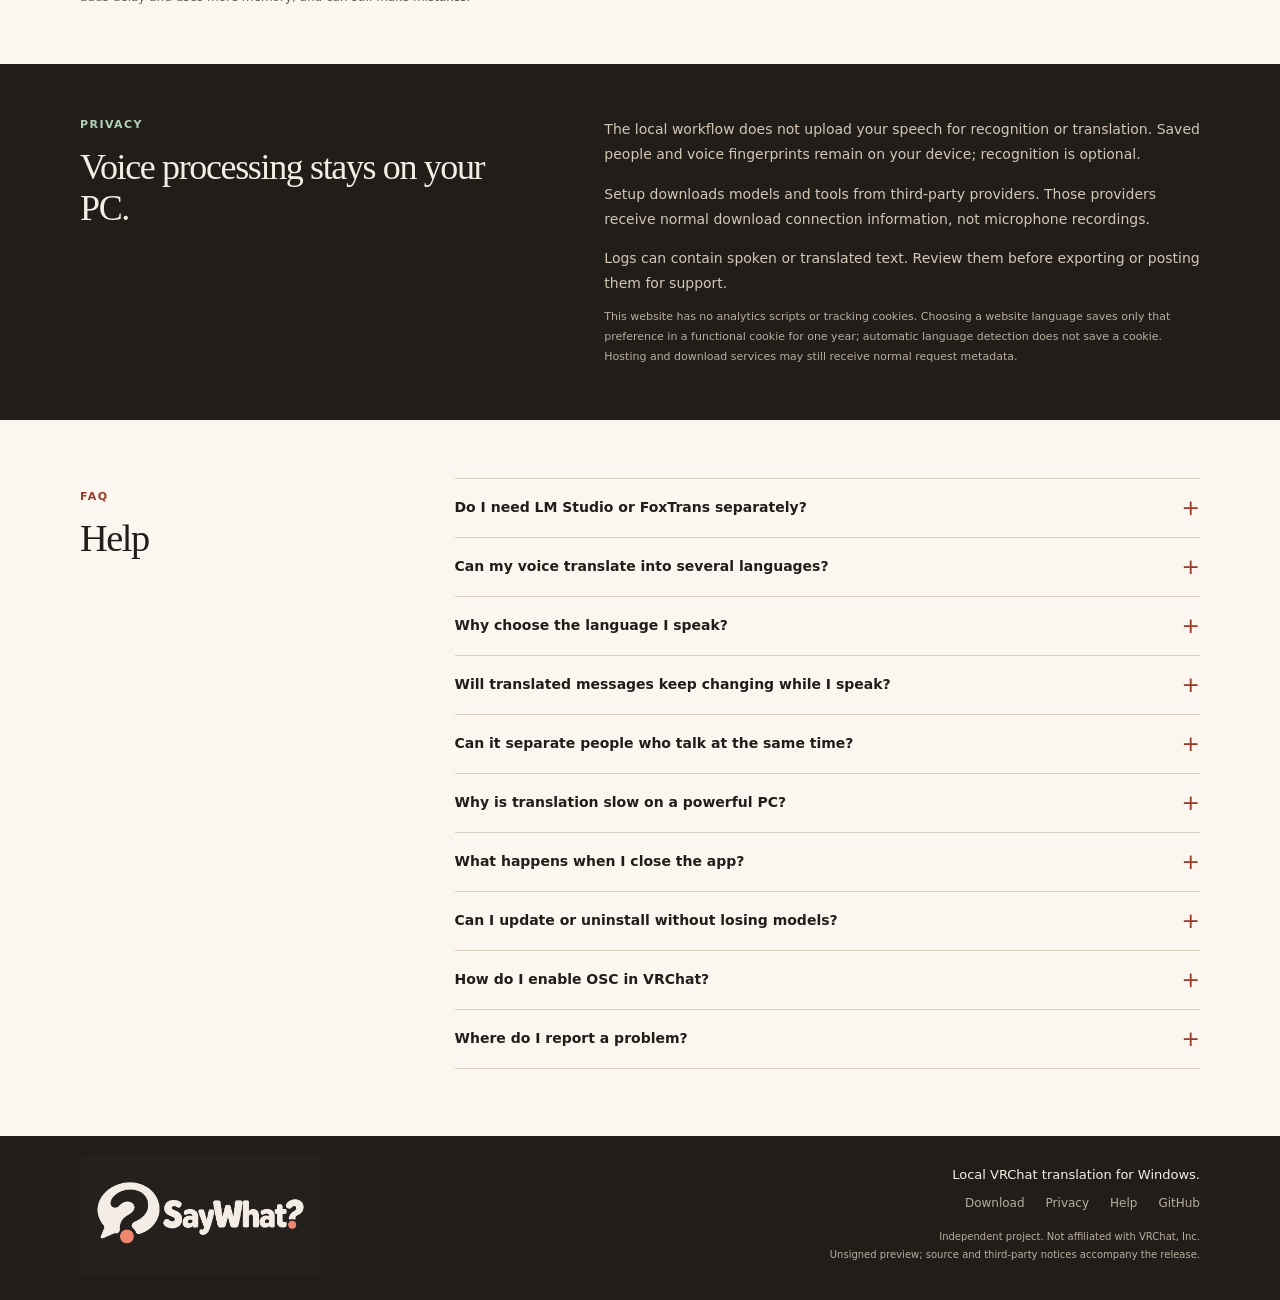
==== commit 36da593b: "Allow Windows 10 installation and gate app-specific subtitle capture" ====
--- a/Website/public/index.html
+++ b/Website/public/index.html
@@ -34,7 +34,7 @@
           <h1 id="intro-title"><span data-i18n="hero.title">Translate your voice</span><br><span data-i18n="hero.titleEnd">into VRChat chat</span></h1>
           <p class="hero-description" data-i18n="hero.description">Choose the language you speak and the languages your friends read. Press Start to send translated speech to your VRChat chatbox.</p>
           <div class="hero-actions"><a class="button primary" href="#download"><span data-i18n="nav.download">Download</span> <span aria-hidden="true">↓</span></a><a class="text-link" href="#setup"><span data-i18n="hero.setup">Setup steps</span> <span aria-hidden="true">↗</span></a></div>
-          <p class="small-print" data-i18n="hero.local">Windows 11 x64 · Runs locally</p>
+          <p class="small-print" data-i18n="hero.local">Windows 10/11 x64 · Runs locally</p>
         </div>
         <figure class="conversation-example" aria-labelledby="example-caption">
           <div class="example-heading"><span class="small-dot" aria-hidden="true"></span><span data-i18n="example.heading">Your voice → VRChat chat</span><span class="example-label" data-i18n="example.illustration">Illustration</span></div>
@@ -52,7 +52,7 @@
     <section id="download" class="download-section wrap" aria-labelledby="download-title">
       <div class="download-card">
         <div class="download-icon"><img src="assets/saywhat-icon-256.png" alt="" width="66" height="66"></div>
-        <div class="download-copy"><p class="eyebrow" data-i18n="download.eyebrow">Windows download</p><h2 id="download-title" data-i18n="download.title">Install SayWhat?</h2><p id="release-status" data-i18n="release.pendingStatus" tabindex="-1" role="status" aria-live="polite">The public installer is being prepared. Downloads are not available yet.</p><p class="release-meta" id="release-meta" data-i18n="release.pendingMeta">Preview · Windows 11 x64 · Unsigned installer</p></div>
+        <div class="download-copy"><p class="eyebrow" data-i18n="download.eyebrow">Windows download</p><h2 id="download-title" data-i18n="download.title">Install SayWhat?</h2><p id="release-status" data-i18n="release.pendingStatus" tabindex="-1" role="status" aria-live="polite">The public installer is being prepared. Downloads are not available yet.</p><p class="release-meta" id="release-meta" data-i18n="release.pendingMeta">Preview · Windows 10/11 x64 · Unsigned installer</p></div>
         <div class="download-actions"><a class="button primary pending" id="installer-link" data-i18n="release.pendingInstaller" href="#release-status" aria-disabled="true">Installer being prepared ↓</a><button class="quiet-button" id="refresh-release" data-i18n="release.refresh" type="button">Refresh download status</button></div>
       </div>
       <div class="release-links"><a id="release-notes-link" data-i18n="download.notes" href="#release-status" aria-disabled="true">Release notes</a><span aria-hidden="true">·</span><a id="source-link" data-i18n="download.source" href="#release-status" aria-disabled="true">Source &amp; notices</a><span aria-hidden="true">·</span><a id="distribution-link" data-i18n="download.zip" href="#release-status" aria-disabled="true">Complete release ZIP</a><span aria-hidden="true">·</span><a href="#requirements" data-i18n="download.requirements">Check requirements</a></div>
@@ -74,7 +74,7 @@
 
     <section id="requirements" class="requirements-section wrap" aria-labelledby="requirements-title">
       <div class="section-intro"><p class="eyebrow" data-i18n="requirements.eyebrow">Before you download</p><h2 id="requirements-title" data-i18n="requirements.title">System requirements</h2><p data-i18n="requirements.description">Translation and VRChat share your GPU. Larger models use more memory and may increase delay.</p></div>
-      <div class="requirements-grid"><article><h3 data-i18n="requirements.windowsTitle">Windows 11 x64</h3><p data-i18n="requirements.windowsDescription">A Windows PC with VRChat and a microphone for your own voice. This is not a standalone Quest or iPad app.</p></article><article><h3 data-i18n="requirements.speechTitle">Speech support</h3><p data-i18n="requirements.speechDescription">Setup prepares the speech tools for your selected mode. Optional subtitle or legacy engines may need Windows virtualization, permission or a restart; the app guides you.</p></article><article><h3 data-i18n="requirements.gpuTitle">A compatible GPU</h3><p data-i18n="requirements.gpuDescription">Setup checks the available hardware. Speech recognition and translation need memory alongside VRChat; support and speed vary by model and GPU.</p></article><article><h3 data-i18n="requirements.storageTitle">Storage</h3><p data-i18n="requirements.storageDescription">The smaller Hy-MT2 translator is about 1.1 GB. Speech models and tools need additional space; setup shows downloads before preparing them.</p></article></div>
+      <div class="requirements-grid"><article><h3 data-i18n="requirements.windowsTitle">Windows 10 21H2+ or Windows 11 · x64</h3><p data-i18n="requirements.windowsDescription">Your voice to VRChat chat: Windows 10 build 19044+ or Windows 11. App-only subtitles require Windows 11; on Windows 10, explicitly choose All playback, which includes other apps. Windows 10 compatibility is a preview and has not been verified on a Windows 10 PC.</p></article><article><h3 data-i18n="requirements.speechTitle">Speech support</h3><p data-i18n="requirements.speechDescription">Setup prepares the speech tools for your selected mode. Optional subtitle or legacy engines may need Windows virtualization, permission or a restart; the app guides you.</p></article><article><h3 data-i18n="requirements.gpuTitle">A compatible GPU</h3><p data-i18n="requirements.gpuDescription">Setup checks the available hardware. Speech recognition and translation need memory alongside VRChat; support and speed vary by model and GPU.</p></article><article><h3 data-i18n="requirements.storageTitle">Storage</h3><p data-i18n="requirements.storageDescription">The smaller Hy-MT2 translator is about 1.1 GB. Speech models and tools need additional space; setup shows downloads before preparing them.</p></article></div>
       <p class="notice" data-i18n="requirements.notice">Preview status: hardware compatibility, fresh-PC installation and long VRChat sessions are still being tested. A particular frame rate or translation delay is not guaranteed.</p>
     </section>
 
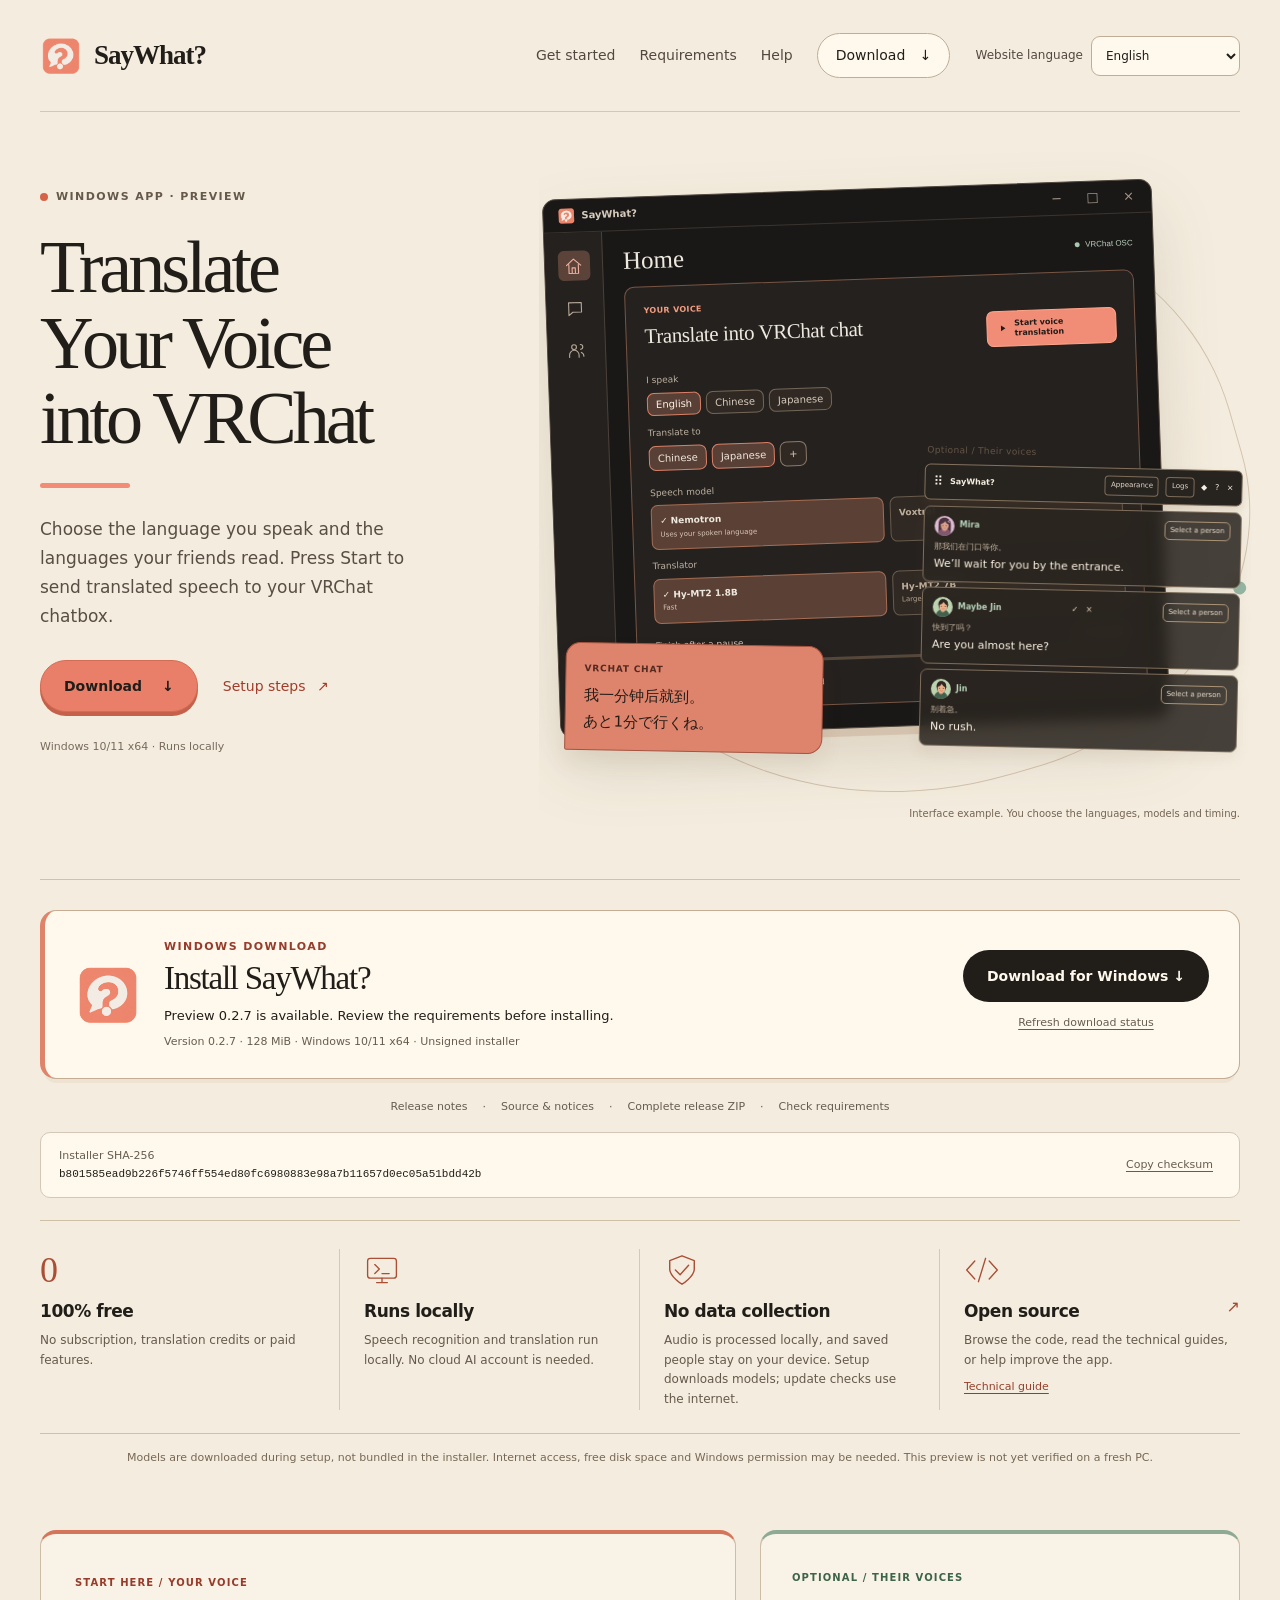
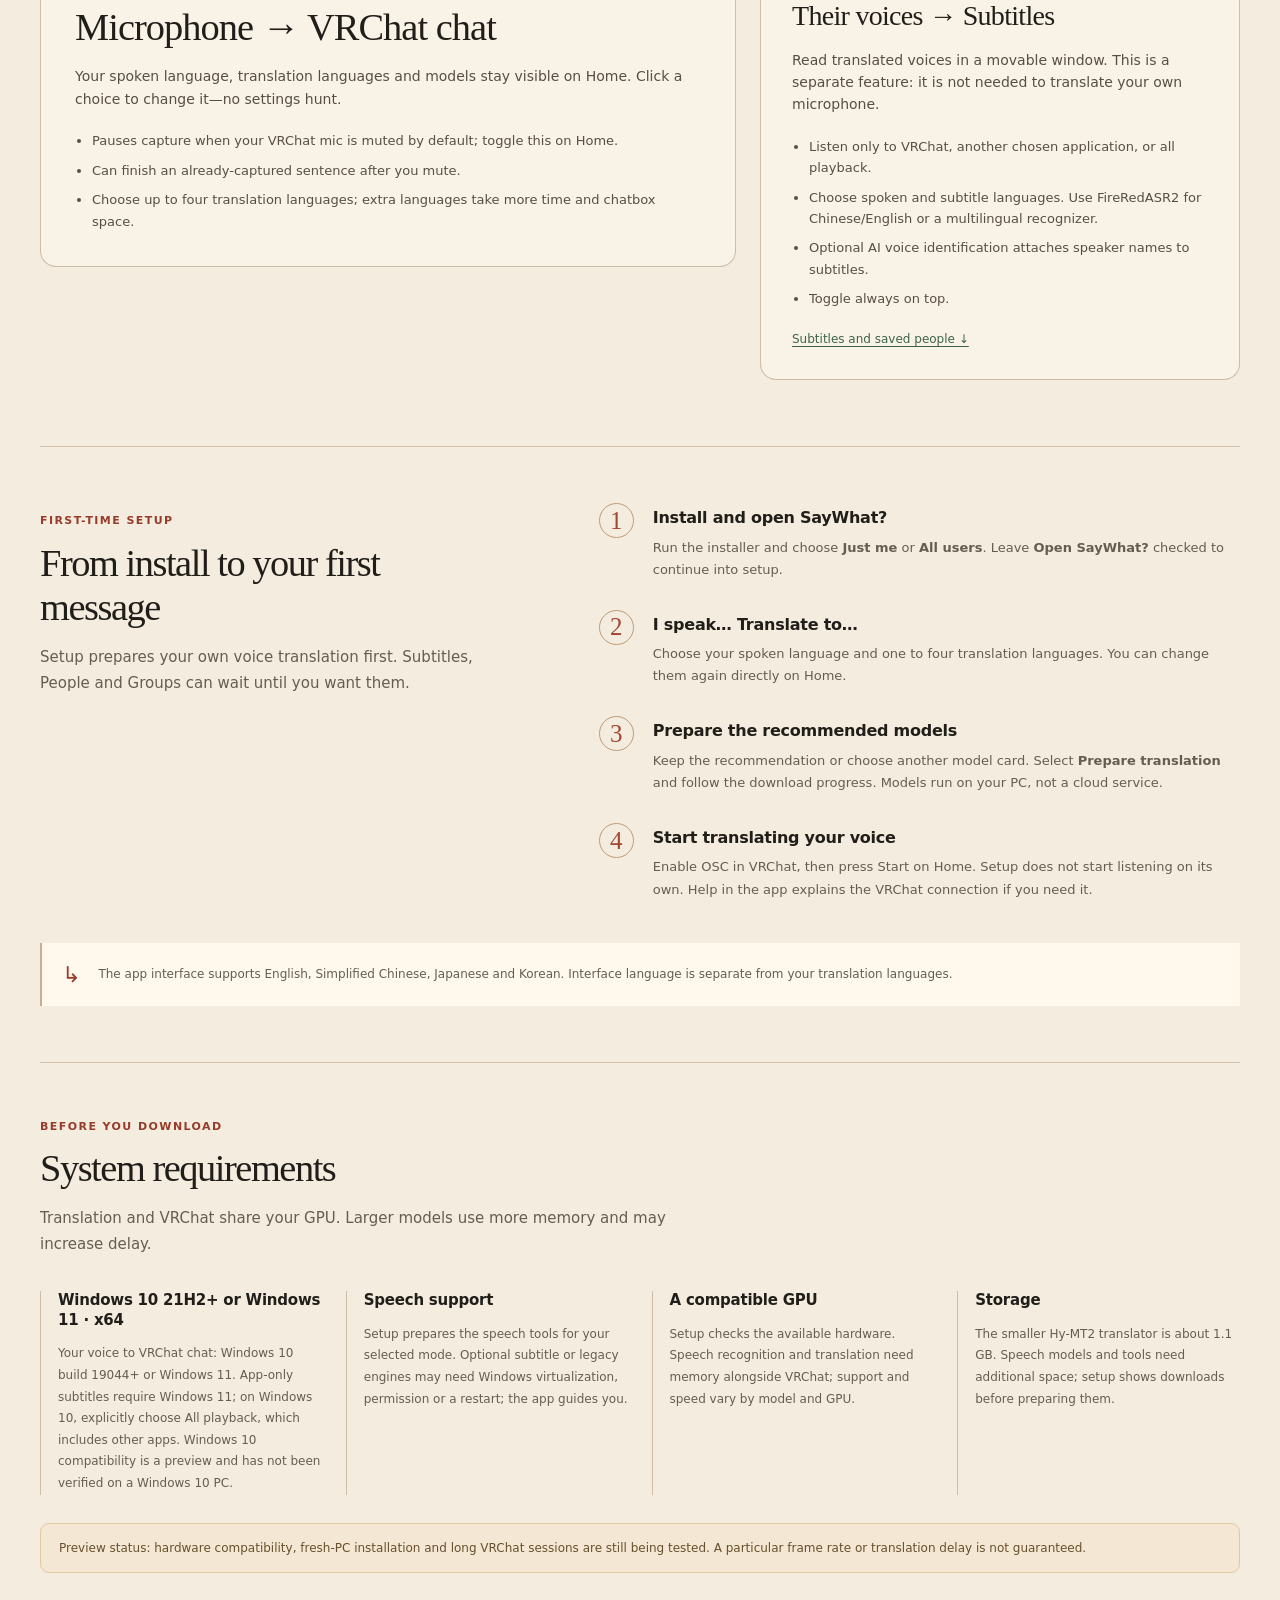
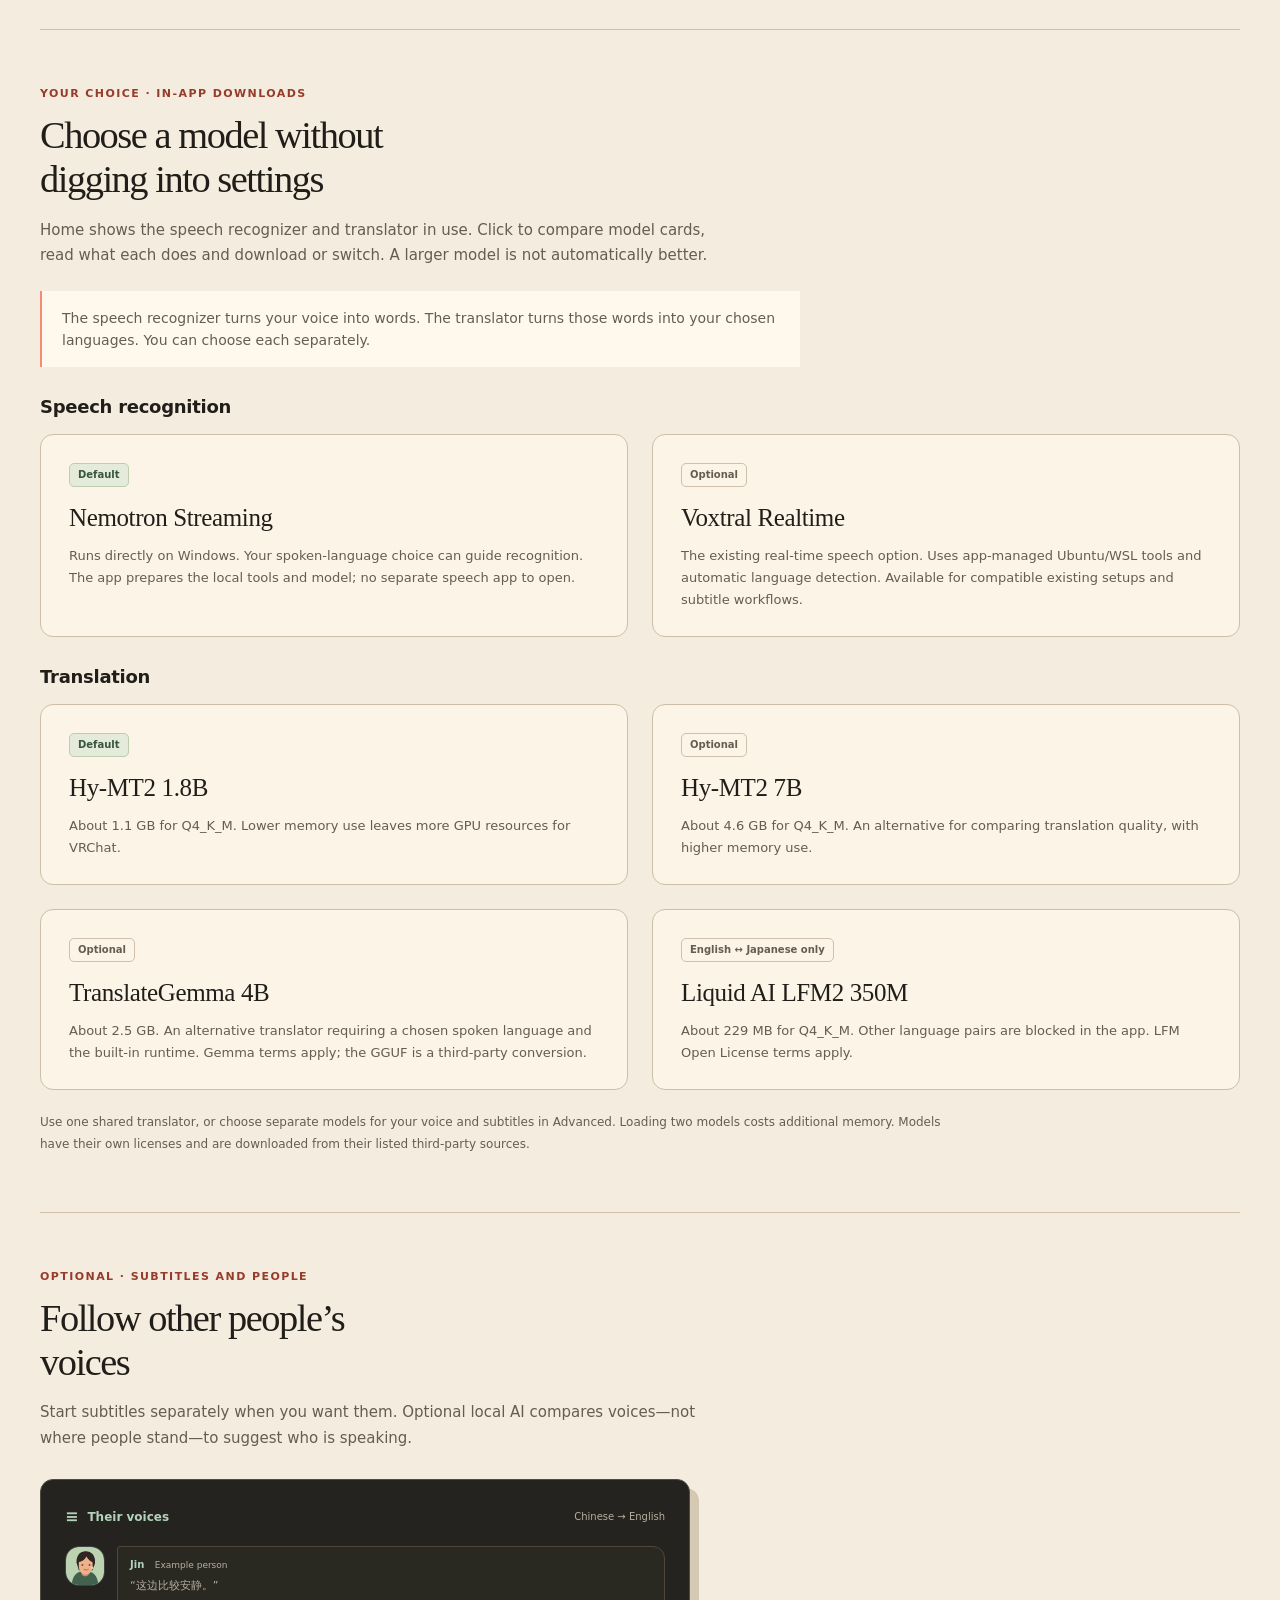
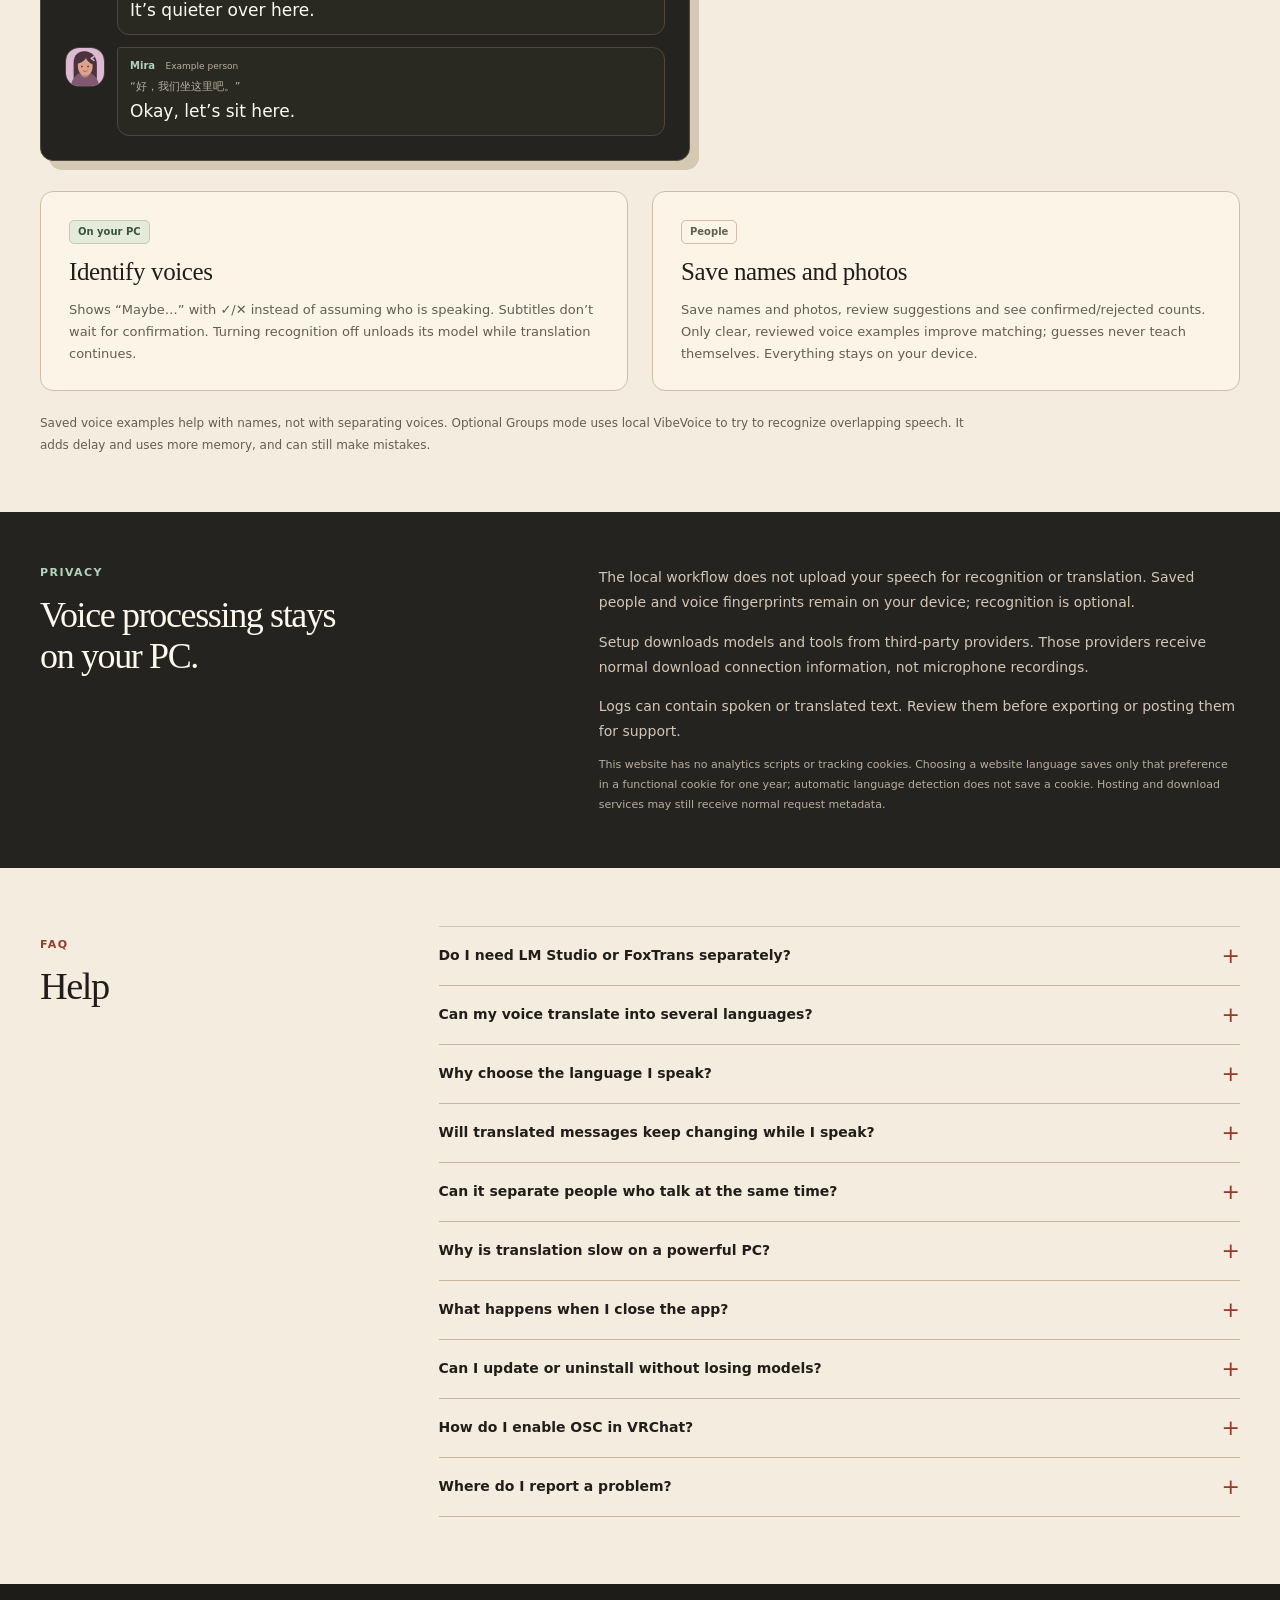
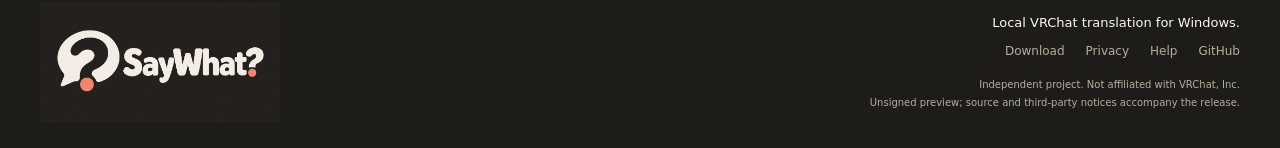
==== commit 5a52f0be: "Refresh website with current app preview and concise feature blocks" ====
--- a/Website/public/index.html
+++ b/Website/public/index.html
@@ -5,9 +5,10 @@
   <meta name="viewport" content="width=device-width, initial-scale=1">
   <meta name="theme-color" content="#211e1a">
   <meta name="description" data-i18n-content="page.description" content="Translate your microphone into VRChat chat. Choose your spoken language, one to four translation languages and local models. Subtitles are optional.">
-  <title data-i18n="page.title">SayWhat? — Translate your voice into VRChat chat</title>
+  <title data-i18n="page.title">SayWhat? — Translate Your Voice into VRChat</title>
   <link rel="icon" href="assets/saywhat-icon-256.png" type="image/png">
   <link rel="stylesheet" href="styles.css">
+  <link rel="stylesheet" href="refresh.css">
   <script src="i18n.js" defer></script>
   <script src="release.js" defer></script>
 </head>
@@ -31,19 +32,40 @@
       <section class="hero wrap" aria-labelledby="intro-title">
         <div class="hero-copy">
           <p class="eyebrow"><span class="small-dot" aria-hidden="true"></span> <span data-i18n="hero.eyebrow">Windows app · Preview</span></p>
-          <h1 id="intro-title"><span data-i18n="hero.title">Translate your voice</span><br><span data-i18n="hero.titleEnd">into VRChat chat</span></h1>
+          <h1 id="intro-title" data-i18n="hero.title">Translate Your Voice into VRChat</h1>
           <p class="hero-description" data-i18n="hero.description">Choose the language you speak and the languages your friends read. Press Start to send translated speech to your VRChat chatbox.</p>
           <div class="hero-actions"><a class="button primary" href="#download"><span data-i18n="nav.download">Download</span> <span aria-hidden="true">↓</span></a><a class="text-link" href="#setup"><span data-i18n="hero.setup">Setup steps</span> <span aria-hidden="true">↗</span></a></div>
           <p class="small-print" data-i18n="hero.local">Windows 10/11 x64 · Runs locally</p>
         </div>
-        <figure class="conversation-example" aria-labelledby="example-caption">
-          <div class="example-heading"><span class="small-dot" aria-hidden="true"></span><span data-i18n="example.heading">Your voice → VRChat chat</span><span class="example-label" data-i18n="example.illustration">Illustration</span></div>
-          <div class="example-own">
-            <div class="example-role"><span class="voice-glyph" aria-hidden="true">▥</span><span data-i18n="example.yourVoice">Your voice</span><span class="language-label" data-i18n="example.englishChinese">English → Chinese + Korean</span></div>
-            <p class="example-source" lang="en">“Are we meeting here tomorrow?”</p>
-            <div class="chat-preview"><span class="chat-dot" aria-hidden="true"></span><p lang="zh-Hans">明天我们在这里见面吗？</p><p lang="ko">내일 여기서 만나는 거야?</p><span class="preview-destination" data-i18n="example.destination">VRChat chat</span></div>
+        <figure class="product-scene" aria-labelledby="example-caption">
+          <div class="scene-orbit" aria-hidden="true"></div>
+          <div class="app-illustration">
+            <div class="app-titlebar"><span class="app-wordmark" lang="en"><img src="assets/saywhat-icon-256.png" width="18" height="18" alt="">SayWhat?</span><span class="window-glyphs" aria-hidden="true">− &nbsp; □ &nbsp; ×</span></div>
+            <div class="app-body">
+              <div class="app-sidebar" aria-hidden="true"><span class="active"><svg viewBox="0 0 24 24"><path d="m3 11 9-8 9 8M6 10v11h12V10M10 21v-7h4v7"/></svg></span><span><svg viewBox="0 0 24 24"><path d="M4 5h16v12H9l-5 4V5Z"/></svg></span><span><svg viewBox="0 0 24 24"><circle cx="9" cy="8" r="3"/><path d="M3 21v-3a6 6 0 0 1 12 0v3M17 5a3 3 0 0 1 0 6M18 15a5 5 0 0 1 3 5"/></svg></span><span class="sidebar-gear"><svg viewBox="0 0 24 24"><circle cx="12" cy="12" r="7"/><circle cx="12" cy="12" r="2"/><path d="M12 2v3m0 14v3M2 12h3m14 0h3"/></svg></span></div>
+              <div class="app-home">
+                <div class="app-page-title"><span data-i18n="demo.home">Home</span><span class="app-connection"><span aria-hidden="true"></span><span lang="en">VRChat OSC</span></span></div>
+                <div class="voice-panel">
+                  <span class="app-kicker" data-i18n="demo.appTitle">Your voice</span>
+                  <div class="mock-heading"><h2 data-i18n="demo.panelTitle">Translate into VRChat chat</h2><span class="app-start"><svg viewBox="0 0 20 20" aria-hidden="true"><path d="m7 4 9 6-9 6Z"/></svg><span data-i18n="demo.start">Start voice translation</span></span></div>
+                  <div class="app-language-row"><div><span class="app-label" data-i18n="demo.speak">I speak</span><div class="mock-language-chips"><span class="app-choice selected" data-i18n="demo.english">English</span><span class="app-choice" data-i18n="demo.chinese">Chinese</span><span class="app-choice" data-i18n="demo.japanese">Japanese</span></div></div><div class="app-targets"><span class="app-label" data-i18n="demo.translate">Translate to</span><div><span class="target-chip" data-i18n="demo.chinese">Chinese</span><span class="target-chip" data-i18n="demo.japanese">Japanese</span><span class="add-chip" aria-hidden="true">+</span></div></div></div>
+                  <div class="app-models"><div><span class="app-label" data-i18n="demo.speechModel">Speech model</span><div class="mini-model-row"><span class="mini-model"><b lang="en">✓ Nemotron</b><small data-i18n="demo.native">Uses your spoken language</small></span><span class="mini-model unselected"><b lang="en">Voxtral</b></span></div></div><div><span class="app-label" data-i18n="demo.translationModel">Translator</span><div class="mini-model-row"><span class="mini-model"><b lang="en">✓ Hy-MT2 1.8B</b><small data-i18n="demo.fast">Fast</small></span><span class="mini-model unselected"><b lang="en">Hy-MT2 7B</b><small data-i18n="demo.larger">Larger</small></span></div></div></div>
+                  <div class="app-timing"><span data-i18n="demo.pause">Finish after a pause</span><b data-i18n="demo.pauseValue">1.2 seconds</b></div>
+                  <div class="app-slider" aria-hidden="true"><span></span><i></i></div>
+                  <div class="app-mute"><span class="mock-check" aria-hidden="true">✓</span><span data-i18n="demo.mute">Pause when my VRChat mic is muted</span></div>
+                </div>
+              </div>
+            </div>
           </div>
-          <figcaption id="example-caption" data-i18n="example.caption">One microphone. One to four translation languages. More languages share the same chatbox space.</figcaption>
+          <div class="scene-output"><span class="output-label" data-i18n="example.destination">VRChat chat</span><p lang="zh-Hans">我一分钟后就到。</p><p lang="ja">あと1分で行くね。</p></div>
+          <div class="scene-subtitles">
+            <span class="mini-section-label" data-i18n="features.theirVoices">Optional / Their voices</span>
+            <div class="mini-toolbar"><span class="mini-grip" aria-hidden="true">⠿</span><b lang="en">SayWhat?</b><span class="mini-toolbar-action" data-i18n="demo.appearance">Appearance</span><span class="mini-toolbar-action" data-i18n="demo.logs">Logs</span><span aria-hidden="true">◆ &nbsp; ? &nbsp; ×</span></div>
+            <div class="mini-bubble"><div class="mini-person"><img src="assets/person-mina.svg" alt="" width="20" height="20"><b lang="en">Mira</b><span class="mini-person-action" data-i18n="demo.person">Select a person</span></div><p class="mini-source" lang="zh-Hans">那我们在门口等你。</p><p lang="en">We’ll wait for you by the entrance.</p></div>
+            <div class="mini-bubble"><div class="mini-person"><img src="assets/person-ari.svg" alt="" width="20" height="20"><b><span data-i18n="demo.maybe">Maybe</span> <span lang="en">Jin</span></b><span class="mini-review" aria-hidden="true">✓ &nbsp; ×</span><span class="mini-person-action" data-i18n="demo.person">Select a person</span></div><p class="mini-source" lang="zh-Hans">快到了吗？</p><p lang="en">Are you almost here?</p></div>
+            <div class="mini-bubble"><div class="mini-person"><img src="assets/person-ari.svg" alt="" width="20" height="20"><b lang="en">Jin</b><span class="mini-person-action" data-i18n="demo.person">Select a person</span></div><p class="mini-source" lang="zh-Hans">别着急。</p><p lang="en">No rush.</p></div>
+          </div>
+          <figcaption id="example-caption" data-i18n="demo.caption">Interface example. You choose the languages, models and timing.</figcaption>
         </figure>
       </section>
     </div>
@@ -57,6 +79,12 @@
       </div>
       <div class="release-links"><a id="release-notes-link" data-i18n="download.notes" href="#release-status" aria-disabled="true">Release notes</a><span aria-hidden="true">·</span><a id="source-link" data-i18n="download.source" href="#release-status" aria-disabled="true">Source &amp; notices</a><span aria-hidden="true">·</span><a id="distribution-link" data-i18n="download.zip" href="#release-status" aria-disabled="true">Complete release ZIP</a><span aria-hidden="true">·</span><a href="#requirements" data-i18n="download.requirements">Check requirements</a></div>
       <div id="checksum-panel" class="checksum-panel" hidden><div><span data-i18n="download.checksum">Installer SHA-256</span><code id="installer-sha"></code></div><button class="quiet-button" id="copy-checksum" data-i18n="download.copyChecksum" type="button">Copy checksum</button><span class="sr-only" id="copy-status" role="status" aria-live="polite"></span></div>
+      <div class="download-benefits">
+        <article><span class="benefit-mark" aria-hidden="true">0</span><h3 data-i18n="benefits.freeTitle">100% free</h3><p data-i18n="benefits.freeBody">No subscription, translation credits or paid features.</p></article>
+        <article><span class="benefit-mark" aria-hidden="true"><svg viewBox="0 0 40 32"><rect x="4" y="3" width="32" height="22" rx="3"/><path d="M14 30h12M20 25v5M12 10l5 5-5 5m8 0h8"/></svg></span><h3 data-i18n="benefits.localTitle">Runs locally</h3><p data-i18n="benefits.localBody">Speech recognition and translation run locally. No cloud AI account is needed.</p></article>
+        <article><span class="benefit-mark" aria-hidden="true"><svg viewBox="0 0 36 36"><path d="M18 3 5 8v9c0 8 13 16 13 16s13-8 13-16V8L18 3Z"/><path d="m11 18 5 5 9-10"/></svg></span><h3 data-i18n="benefits.privacyTitle">No data collection</h3><p data-i18n="benefits.privacyBody">Audio is processed locally, and saved people stay on your device. Setup downloads models; update checks use the internet.</p></article>
+        <article><a class="benefit-source" href="https://github.com/z2six/saywhat"><span class="benefit-mark" aria-hidden="true"><svg viewBox="0 0 40 32"><path d="m12 6-9 10 9 10M28 6l9 10-9 10M24 3l-8 26"/></svg></span><h3 data-i18n="benefits.sourceTitle">Open source</h3><span aria-hidden="true">↗</span></a><p data-i18n="benefits.sourceBody">Browse the code, read the technical guides, or help improve the app.</p><a class="benefit-docs" href="https://github.com/z2six/saywhat/blob/main/docs/README.md" data-i18n="benefits.sourceGuide">Technical guide</a></article>
+      </div>
       <p class="download-disclosure" data-i18n="download.disclosure">Models are downloaded during setup, not bundled in the installer. Internet access, free disk space and Windows permission may be needed. This preview is not yet verified on a fresh PC.</p>
       <noscript><p class="notice" data-i18n="download.noScript">Download availability cannot be checked without JavaScript. No installer link is enabled on this page.</p></noscript>
     </section>
@@ -89,7 +117,7 @@
     </section>
     <section id="speakers" class="requirements-section wrap" aria-labelledby="speakers-title">
       <div class="section-intro"><p class="eyebrow" data-i18n="speakers.eyebrow">Optional · Subtitles and People</p><h2 id="speakers-title" data-i18n="speakers.title">Follow other people’s voices</h2><p data-i18n="speakers.description">Start subtitles separately when you want them. Optional local AI compares voices—not where people stand—to suggest who is speaking.</p></div>
-      <div class="optional-subtitles-example example-subtitles" aria-labelledby="subtitles-example-title"><div class="example-role"><span class="subtitle-glyph" aria-hidden="true">≡</span><span id="subtitles-example-title" data-i18n="example.theirVoices">Their voices</span><span class="language-label" data-i18n="example.chineseEnglish">Chinese → English</span></div><div class="subtitle-preview"><img class="person-avatar" src="assets/person-ari.svg" alt="" width="40" height="40"><div class="person-message"><span class="speaker-name"><b lang="en">Ari</b> <span data-i18n="example.speaker">Example person</span></span><p class="person-source" lang="zh-Hans">“这边比较安静。”</p><p lang="en">It’s quieter over here.</p></div></div><div class="subtitle-preview"><img class="person-avatar" src="assets/person-mina.svg" alt="" width="40" height="40"><div class="person-message"><span class="speaker-name"><b lang="en">Mina</b> <span data-i18n="example.speaker">Example person</span></span><p class="person-source" lang="zh-Hans">“好，我们坐这里吧。”</p><p lang="en">Okay, let’s sit here.</p></div></div></div>
+      <div class="optional-subtitles-example example-subtitles" aria-labelledby="subtitles-example-title"><div class="example-role"><span class="subtitle-glyph" aria-hidden="true">≡</span><span id="subtitles-example-title" data-i18n="example.theirVoices">Their voices</span><span class="language-label" data-i18n="example.chineseEnglish">Chinese → English</span></div><div class="subtitle-preview"><img class="person-avatar" src="assets/person-ari.svg" alt="" width="40" height="40"><div class="person-message"><span class="speaker-name"><b lang="en">Jin</b> <span data-i18n="example.speaker">Example person</span></span><p class="person-source" lang="zh-Hans">“这边比较安静。”</p><p lang="en">It’s quieter over here.</p></div></div><div class="subtitle-preview"><img class="person-avatar" src="assets/person-mina.svg" alt="" width="40" height="40"><div class="person-message"><span class="speaker-name"><b lang="en">Mira</b> <span data-i18n="example.speaker">Example person</span></span><p class="person-source" lang="zh-Hans">“好，我们坐这里吧。”</p><p lang="en">Okay, let’s sit here.</p></div></div></div>
       <div class="model-options"><article class="model-option"><span class="model-tag recommended" data-i18n="speakers.local">On your PC</span><h3 data-i18n="speakers.identifyTitle">Identify voices</h3><p data-i18n="speakers.identifyDescription">Shows “Maybe…” with ✓/✕ instead of assuming who is speaking. Subtitles don’t wait for confirmation. Turning recognition off unloads its model while translation continues.</p></article><article class="model-option"><span class="model-tag" data-i18n="speakers.corrections">People</span><h3 data-i18n="speakers.namesTitle">Save names and photos</h3><p data-i18n="speakers.namesDescription">Save names and photos, review suggestions and see confirmed/rejected counts. Only clear, reviewed voice examples improve matching; guesses never teach themselves. Everything stays on your device.</p></article></div>
       <p class="section-note" data-i18n="speakers.note">Saved voice examples help with names, not with separating voices. Optional Groups mode uses local VibeVoice to try to recognize overlapping speech. It adds delay and uses more memory, and can still make mistakes.</p>
     </section>
--- a/Website/public/refresh.css
+++ b/Website/public/refresh.css
@@ -0,0 +1,74 @@
+/* SayWhat? product-led refresh: keep the established coral/sage palette. */
+:root{--paper:#f4eddf;--cream:#fff9ed;--paper-line:#d4c7b5;--paper-muted:#665d50}
+html{scroll-behavior:smooth;scroll-padding-top:26px}body{background:var(--paper)}
+.wrap{width:min(1280px,calc(100% - 80px))}.dark-intro{background:var(--paper);color:var(--ink)}
+.site-header{height:112px;gap:25px;border-bottom:1px solid var(--paper-line)}
+.site-header .brand{color:var(--ink)}.site-header nav{gap:24px;margin-left:auto}
+.site-header nav a{color:#53483f}.site-header nav a:hover{color:#a8402d}
+.site-header .nav-download{border-color:#bfae97;color:var(--ink);background:var(--cream)}
+.site-header .nav-download span,.site-header .nav-download>span[data-i18n]{color:inherit}.language-picker{color:#53483f}.language-picker select{background:var(--cream);color:var(--ink);border-color:#bfae97}
+.hero{grid-template-columns:minmax(0,.8fr) minmax(0,1.2fr);gap:52px;padding-top:52px;padding-bottom:55px;align-items:center}
+.hero-copy{position:relative;z-index:2;padding-bottom:42px}.hero-copy .eyebrow{color:#66594c;margin-bottom:26px}
+.hero-copy .small-dot{background:#d5634a;width:8px;height:8px}.hero h1{font-size:clamp(49px,5.8vw,83px);line-height:1.015;letter-spacing:-.055em;max-width:10.9ch;text-wrap:balance}
+.hero h1::after{content:"";display:block;width:90px;height:5px;margin-top:27px;background:var(--coral);border-radius:4px}
+.hero-description{color:#594e43;font-size:17px;line-height:1.7;max-width:400px;margin-top:27px}
+.hero-actions{gap:25px;margin-top:29px}.hero-actions .primary{background:#e97f68;border-color:#d36c55;color:#211e1a;box-shadow:0 4px 0 #c5614a}
+.hero-actions .primary:hover{background:#f0917c;transform:translateY(-1px)}.hero-actions .text-link{color:#493c31}.hero-actions .text-link span{color:#a13c29}
+.hero-copy .small-print{color:#776a5c;margin-top:26px;font-size:11px}
+.product-scene{position:relative;min-width:0;width:100%;height:660px;margin:0;isolation:isolate;overflow:clip;overflow-clip-margin:12px}
+.scene-orbit{position:absolute;inset:50px -3px 30px 12px;border:1px solid #d4c3ae;border-radius:48% 52% 44% 56%;transform:rotate(-16deg);background:radial-gradient(ellipse at 48% 44%,#edd6be80,transparent 67%);z-index:-1}
+.scene-orbit::before,.scene-orbit::after{content:"";position:absolute;border-radius:50%;background:#e57f67;border:5px solid var(--paper);width:18px;height:18px;top:12%;left:9%}
+.scene-orbit::after{background:#92b6a3;top:auto;left:auto;right:4%;bottom:18%;width:13px;height:13px}
+.app-illustration{position:absolute;top:25px;left:0;width:min(100%,610px);background:#191817;color:#eee9df;border:1px solid #53483e;border-radius:13px;overflow:hidden;box-shadow:0 20px 0 -12px #a77c5d3b,0 30px 65px #57422b26;transform:rotate(-2deg)}
+.app-titlebar{display:flex;align-items:center;justify-content:space-between;height:33px;padding:0 14px;color:#d6cbbb;border-bottom:1px solid #3b342e;font-size:10px}
+.app-wordmark{display:flex;gap:6px;align-items:center;font-weight:700}.window-glyphs{color:#a49888;letter-spacing:3px;font-size:13px}
+.app-body{display:grid;grid-template-columns:58px 1fr}.app-sidebar{background:#25211e;border-right:1px solid #4a4038;padding:18px 9px;display:flex;flex-direction:column;gap:12px;align-items:center}
+.app-sidebar>span{display:grid;place-items:center;width:32px;height:30px;border-radius:6px;color:#b4a797}.app-sidebar .active{background:#5c4339;color:#f0b19e}
+.app-sidebar svg{width:19px;height:19px;fill:none;stroke:currentColor;stroke-width:1.4;stroke-linecap:round;stroke-linejoin:round}.app-sidebar .sidebar-gear{margin-top:auto}
+.app-home{padding:17px 20px 23px;min-width:0}.app-page-title{display:flex;justify-content:space-between;align-items:center;margin-bottom:14px;font-family:Georgia,serif;font-size:25px;line-height:1}
+.app-connection{font-family:Segoe UI,Arial,sans-serif;font-size:8px;color:#b8cfbd;display:flex;align-items:center;gap:5px}.app-connection>span:first-child{width:5px;height:5px;background:#a8c8b1;border-radius:50%}
+.voice-panel{background:#25211e;border:1px solid #785443;border-radius:10px;padding:19px 18px 16px}
+.voice-panel h2{font-size:24px;letter-spacing:-.02em;margin:0 0 17px}.app-label{display:block;color:#bcb0a0;font-size:9px;line-height:1.4;margin-bottom:6px}
+.app-language-row{display:flex;align-items:flex-end;gap:13px;margin-bottom:16px}.app-language-row>div{min-width:0}.app-choice,.target-chip,.add-chip{border:1px solid #8a7b6b;display:inline-flex;align-items:center;gap:24px;padding:6px 9px;border-radius:7px;font-size:10px;line-height:1.1;white-space:nowrap;color:#efe6dc;background:#302923}
+.app-arrow{font-size:15px;color:#bbaa94;margin-bottom:6px}.app-targets>div{display:flex;gap:5px;flex-wrap:wrap}.target-chip{border-color:#d88067;background:#594036;padding:6px 8px}.add-chip{padding:5px 8px;color:#dfc9b0}
+.app-models{display:grid;grid-template-columns:1fr 1fr;gap:8px;margin-bottom:15px}.mini-model{border:1px solid #a66d53;background:#5b4036;border-radius:7px;display:flex;gap:6px;align-items:center;justify-content:space-between;padding:9px 8px;min-height:42px}
+.mini-model b{font-size:9px;font-weight:600;line-height:1.4}.model-ready{font-size:8px;color:#d6dfcb;line-height:1.2}
+.app-timing{display:flex;justify-content:space-between;gap:15px;font-size:9px;color:#d0c3b1}.app-timing b{font-weight:400;color:#faaf98}
+.app-slider{height:3px;background:#56473b;position:relative;border-radius:3px;margin:10px 0 15px}.app-slider>span{display:block;width:28%;height:100%;background:#e88c71}.app-slider i{position:absolute;top:-3px;left:27%;width:9px;height:9px;border-radius:50%;background:#f19a80}
+.app-mute{display:flex;align-items:center;gap:6px;font-size:8px;color:#d2c9bd;line-height:1.45;margin-bottom:13px}.mock-check{background:#f08d76;color:#2a201b;border-radius:4px;width:13px;height:13px;display:grid;place-items:center;flex:none}
+.app-start{display:flex;align-items:center;justify-content:center;gap:7px;color:#231b17;font-size:10px;font-weight:600;background:#f18d77;border:1px solid #ffa58b;border-radius:7px;min-height:34px;padding:7px 10px}.app-start svg{width:11px;height:11px;fill:currentColor}
+.app-kicker{color:#f39d81;font-size:8px;line-height:1.2;font-weight:650;display:block;margin-bottom:7px;text-transform:uppercase;letter-spacing:.04em}.mock-heading{display:flex;align-items:flex-start;justify-content:space-between;gap:10px;margin-bottom:15px}.mock-heading h2{font-size:21px;line-height:1.25;margin:0;max-width:220px}.mock-heading .app-start{font-size:8px;min-height:30px;max-width:130px;line-height:1.3;flex:none}.app-language-row{display:grid;grid-template-columns:1fr;gap:11px}.mock-language-chips{display:flex;flex-wrap:wrap;gap:5px}.app-choice{gap:0;padding:5px 8px;color:#d6cabc;border-color:#736657}.app-choice.selected{border-color:#d88067;background:#594036;color:#fff3e6}.app-models{grid-template-columns:1fr;gap:10px}.mini-model-row{display:grid;grid-template-columns:1fr 1fr;gap:6px}.mini-model{min-height:43px;display:flex;align-items:flex-start;justify-content:flex-start;flex-direction:column;gap:3px}.mini-model small{color:#d8c7b6;font-size:7px;line-height:1.35}.mini-model.unselected{background:#302923;border-color:#685a4c;color:#bfb09d}.mini-model.unselected small{color:#b7a68f}.app-mute{margin-bottom:0}
+.scene-output{position:absolute;left:14px;top:480px;width:258px;padding:18px 18px 15px;background:#de836c;color:#261d17;border:1px solid #a45440;border-radius:15px 15px 15px 2px;box-shadow:0 12px 22px #69482b14;transform:rotate(1deg);z-index:2}
+.output-label{display:block;font-size:9px;letter-spacing:.09em;text-transform:uppercase;color:#542a1f;font-weight:700;margin-bottom:8px}.scene-output p{font-size:15px;line-height:1.7}.scene-output p+p{margin-top:0}
+.scene-subtitles{position:absolute;right:0;top:282px;width:318px;transform:rotate(1.3deg);z-index:3;color:#f5eee2}
+.mini-section-label{display:block;font-size:9px;color:#655446;letter-spacing:.04em;margin:0 0 7px 2px}
+.mini-toolbar{display:flex;align-items:center;gap:7px;border:1px solid #82715e;background:#27231f;border-radius:6px;padding:7px 8px;margin-bottom:6px;box-shadow:0 5px 9px #6e4c3524;font-size:8px;min-height:30px}
+.mini-toolbar b{font-size:8px;margin-right:auto}.mini-toolbar-action{border:1px solid #7e6c59;padding:3px 5px;border-radius:4px;color:#e7dacc;font-size:7px}.mini-grip{font-size:13px;line-height:1}
+.mini-bubble{padding:9px 10px 10px;margin-top:5px;border:1px solid #7d6d5b;background:#29241fdc;border-radius:7px;backdrop-filter:blur(7px);box-shadow:0 8px 14px #6e4c3514}
+.mini-person{display:flex;gap:5px;align-items:center;margin-bottom:5px;font-size:8px;color:#b9d4bc}.mini-person img{border-radius:50%;flex:none}.mini-person b{font-size:8px;font-weight:600;white-space:nowrap}.mini-person-action{margin-left:auto;color:#ebdfd0;border:1px solid #aa9276;border-radius:5px;padding:3px 5px;font-size:7px;white-space:nowrap}.mini-review{margin-left:auto;color:#e6d2bb;white-space:nowrap}
+.mini-bubble p{font-size:11px;line-height:1.35;color:#fff5e7;margin:0}.mini-bubble p.mini-source{font-size:8px;line-height:1.5;color:#c9b8a4;margin-bottom:4px}
+.product-scene figcaption{position:absolute;bottom:3px;right:0;max-width:360px;color:#746453;font-size:10px;line-height:1.5;text-align:right}
+.download-section{padding-top:30px;padding-bottom:32px;border-top:1px solid #d2c1a8}.download-card{border-color:#c5ac93;background:#fff9ed;padding:28px 30px;border-left:5px solid #df846a;box-shadow:0 8px 0 -4px #decab44d}
+.download-card h2{font-size:33px}.release-links{margin-top:19px}.download-disclosure{color:#776754;margin-top:15px;max-width:1040px}
+.download-benefits{display:grid;grid-template-columns:repeat(4,minmax(0,1fr));gap:0;padding:28px 0 23px;margin-top:22px;border-top:1px solid #cfc0a8;border-bottom:1px solid #cfc0a8}
+.download-benefits article{padding:0 24px;border-right:1px solid #d6c8b3;min-width:0}.download-benefits article:first-child{padding-left:0}.download-benefits article:last-child{padding-right:0;border-right:0}
+.benefit-mark{display:flex;align-items:center;height:41px;margin-bottom:12px;color:#ab4e36;font:36px Georgia,serif;letter-spacing:-.05em}.benefit-mark>span{font:16px Segoe UI,Arial,sans-serif;align-self:flex-start;margin-top:2px;margin-left:4px}
+.benefit-mark svg{width:36px;height:34px;fill:none;stroke:currentColor;stroke-width:1.5;stroke-linecap:round;stroke-linejoin:round}.download-benefits h3{font-size:17px;letter-spacing:-.025em;margin-bottom:9px;font-weight:650}
+.download-benefits p{font-size:12px;line-height:1.65;color:#65594b}.benefit-source{position:relative;text-decoration:none;display:block}.benefit-source>span:last-child{position:absolute;right:0;bottom:2px;color:#a54831}.benefit-source:hover h3{text-decoration:underline;text-underline-offset:4px}
+.benefit-docs{display:inline-block;font-size:11px;margin-top:8px;color:#95402c;text-underline-offset:3px}
+.features{gap:24px;padding-top:30px}.voice-first-features .feature-card{border-color:#cdbca6;background:#f9f2e6}.voice-first-features .own-card{border-top:4px solid #d4755b}.voice-first-features .subtitles-card{border-top:4px solid #8eaa94}.feature-card ul{font-size:13px}.setup-section,.requirements-section,.model-section{border-color:#d2c1a8}
+.setup-steps .step-number{background:transparent;color:#a34730;border:1px solid #bf9b77;border-radius:50%;font-family:Georgia,serif;font-size:25px}.setup-steps li{border-color:#cdbda6}
+.model-options .model-option{border-color:#cebea7;background:#fbf4e7}.requirements-grid article{border-color:#cebea7}.section-intro h2{max-width:18ch}.optional-subtitles-example{background:#25231f;border-color:#514a40;box-shadow:9px 9px 0 #d5c9b3}
+.privacy-section{background:#25231f}.site-footer{background:#1e1c19}.privacy-layout h2,.help-section h2{max-width:17ch}.help-section details{border-color:#c9b69d}
+:focus-visible{outline:3px solid #a5432e;outline-offset:5px;border-radius:3px}.site-footer :focus-visible,.privacy-section :focus-visible{outline-color:#f49a7f}
+@media(min-width:1500px){.product-scene{height:690px}.app-illustration{top:40px}.scene-subtitles{top:315px}.scene-output{top:502px}}
+@media(max-width:1150px){.wrap{width:calc(100% - 56px)}.site-header{gap:20px}.site-header nav{gap:17px}.language-picker{min-width:130px}.hero{gap:30px;grid-template-columns:minmax(0,.85fr) minmax(0,1.15fr)}.hero h1{font-size:64px}.product-scene{height:650px}.app-home{padding:15px 13px 18px}.voice-panel{padding:17px 12px 14px}.app-body{grid-template-columns:45px 1fr}.app-sidebar{padding-left:6px;padding-right:6px}.app-illustration{top:45px}.app-language-row{gap:8px}.app-choice{gap:12px}.scene-subtitles{width:282px;top:300px}.scene-output{width:235px;top:504px;left:-10px}.scene-output p{font-size:14px}.scene-subtitles .mini-person-action{font-size:6px}.download-benefits article{padding:0 18px}.download-benefits h3{font-size:16px}}
+@media(max-width:1000px){.site-header{flex-wrap:wrap;height:auto;min-height:104px;padding-top:22px;padding-bottom:20px}.site-header nav{order:3;width:100%;justify-content:space-between;margin:0;gap:15px}.language-picker{margin-left:auto}.hero{grid-template-columns:1fr;padding-top:45px;gap:8px;padding-bottom:34px}.hero-copy{padding-bottom:0}.hero h1{max-width:16ch;font-size:clamp(58px,8.2vw,79px)}.hero-description{max-width:620px}.hero-actions{margin-top:25px}.product-scene{width:min(720px,100%);margin:15px auto 0;height:670px}.app-illustration{width:580px;top:32px}.app-body{grid-template-columns:58px 1fr}.app-home{padding:17px 20px 23px}.voice-panel{padding:19px 18px 16px}.scene-subtitles{width:318px;top:292px}.scene-output{top:496px;left:12px;width:258px}.scene-subtitles .mini-person-action{font-size:7px}.download-benefits{grid-template-columns:repeat(2,minmax(0,1fr));gap:28px 0}.download-benefits article:nth-child(2){padding-right:0;border-right:0}.download-benefits article:nth-child(3){padding-left:0}.download-benefits article:nth-child(4){padding-right:0}.download-card{flex-wrap:wrap}.download-actions{margin-left:89px;align-items:flex-start}.download-benefits h3{font-size:17px}}
+@media(max-width:620px){.wrap{width:calc(100% - 34px)}.site-header .brand span{font-size:23px}.site-header .brand img{width:35px;height:35px}.language-picker>span{font-size:9px}.language-picker{min-width:118px}.site-header nav{font-size:11px;gap:9px}.site-header .nav-download{padding:7px 10px}.hero{padding-top:32px}.hero h1{font-size:clamp(49px,11.9vw,66px);max-width:13ch}.hero h1::after{margin-top:22px;width:64px;height:4px}.hero-copy .eyebrow{font-size:10px;margin-bottom:19px}.hero-description{font-size:15px;margin-top:22px}.hero-actions{gap:23px}.hero-actions .button{min-height:44px;padding:12px 20px}.hero-actions .text-link{font-size:12px}.product-scene{height:auto;padding:18px 0 35px;margin-top:20px;display:flex;flex-direction:column}.scene-orbit{inset:20px -4px 70px 0}.app-illustration{position:relative;width:100%;top:auto;left:auto;transform:rotate(-1deg)}.app-body{grid-template-columns:40px 1fr}.app-sidebar{padding:15px 5px}.app-sidebar>span{width:28px}.app-home{padding:14px 11px 16px}.app-page-title{font-size:23px}.voice-panel{padding:15px 11px 13px}.voice-panel h2{font-size:21px}.app-models{gap:5px}.mini-model{padding:8px 6px;min-height:43px}.mini-model b{font-size:8px}.app-label{font-size:8px}.target-chip,.app-choice{font-size:9px;padding:6px 7px}.app-targets>div{gap:4px}.app-arrow{font-size:12px}.add-chip{display:none}.scene-output{position:relative;left:3px;top:auto;width:min(270px,85%);margin-top:22px;padding:14px 17px;transform:rotate(1deg)}.scene-subtitles{position:relative;right:auto;top:auto;width:min(350px,94%);align-self:flex-end;margin-top:18px;transform:rotate(-.6deg)}.product-scene figcaption{position:relative;bottom:auto;right:auto;margin-top:18px;text-align:left;max-width:320px;font-size:9px}.mini-toolbar b,.mini-person b{font-size:9px}.mini-bubble p{font-size:12px}.mini-bubble p.mini-source{font-size:9px}.mini-toolbar-action,.mini-person-action{font-size:8px}.download-section{padding-top:22px}.download-card{padding:21px 18px;gap:14px}.download-icon img{width:48px;height:48px}.download-copy{flex-basis:calc(100% - 70px)}.download-card h2{font-size:27px}.download-actions{margin-left:0;flex-basis:100%;align-items:stretch}.download-actions .button{min-width:0;width:100%;white-space:normal;text-align:center}.release-links{gap:10px;font-size:10px}.download-benefits{padding-top:24px;gap:24px 0;margin-top:20px}.download-benefits article{padding:0 13px}.download-benefits h3{font-size:15px}.download-benefits p{font-size:11px;line-height:1.6}.benefit-mark{height:35px;font-size:31px;margin-bottom:11px}.benefit-mark svg{width:30px;height:29px}.download-disclosure{font-size:11px}.features{padding-top:15px}.section-intro h2{max-width:19ch}.setup-section,.requirements-section,.model-section{padding-top:48px;padding-bottom:43px}.model-options .model-option{padding:19px}.privacy-section{padding-top:48px;padding-bottom:48px}.optional-subtitles-example{box-shadow:5px 5px 0 #d5c9b3}}
+@media(prefers-reduced-motion:reduce){html{scroll-behavior:auto}.hero-actions .primary:hover{transform:none}}
+@media(max-width:620px){.mock-heading{flex-wrap:wrap}.mock-heading h2{max-width:100%}}
+
+.dark-intro a:focus-visible{outline-color:#9c4a32}
+@media(max-width:620px){.site-header nav a:not(.nav-download){padding-block:8px}}
+
+h1,h2,h3,h4{overflow-wrap:anywhere;hyphens:auto}
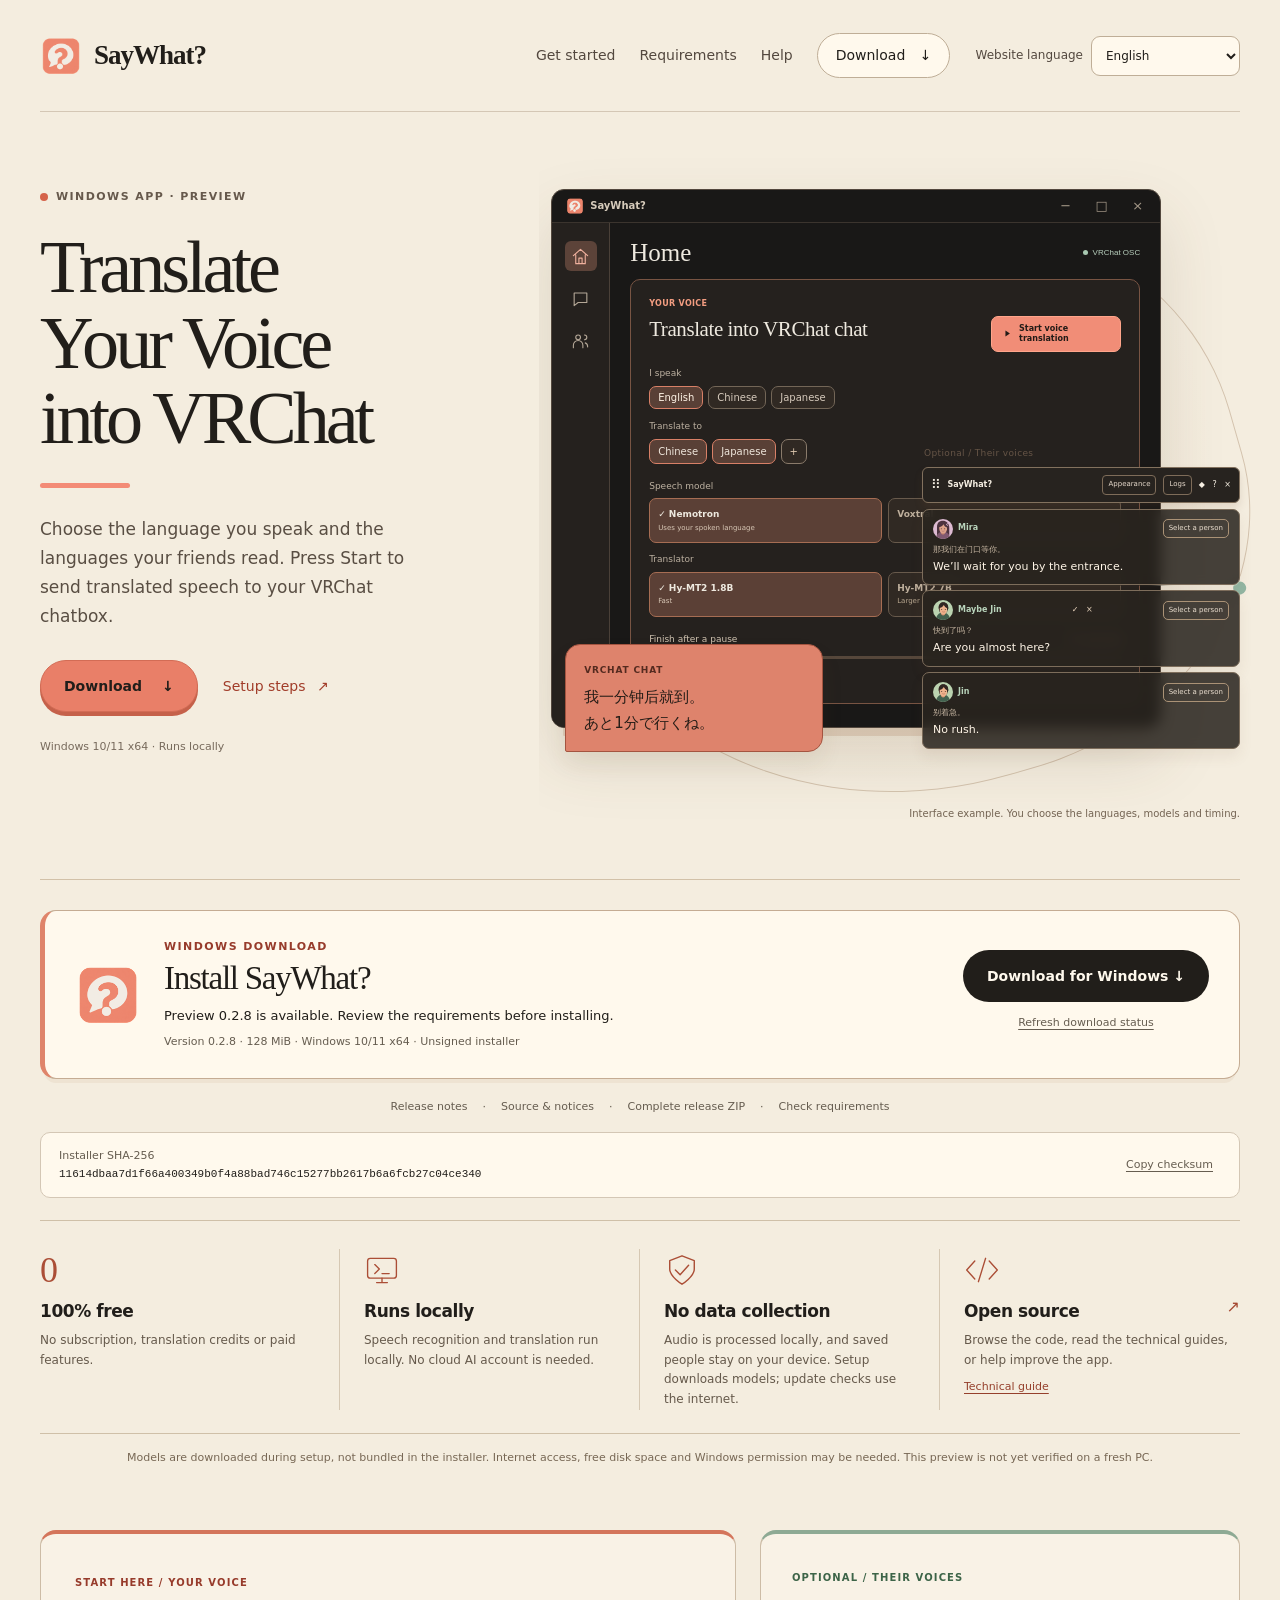
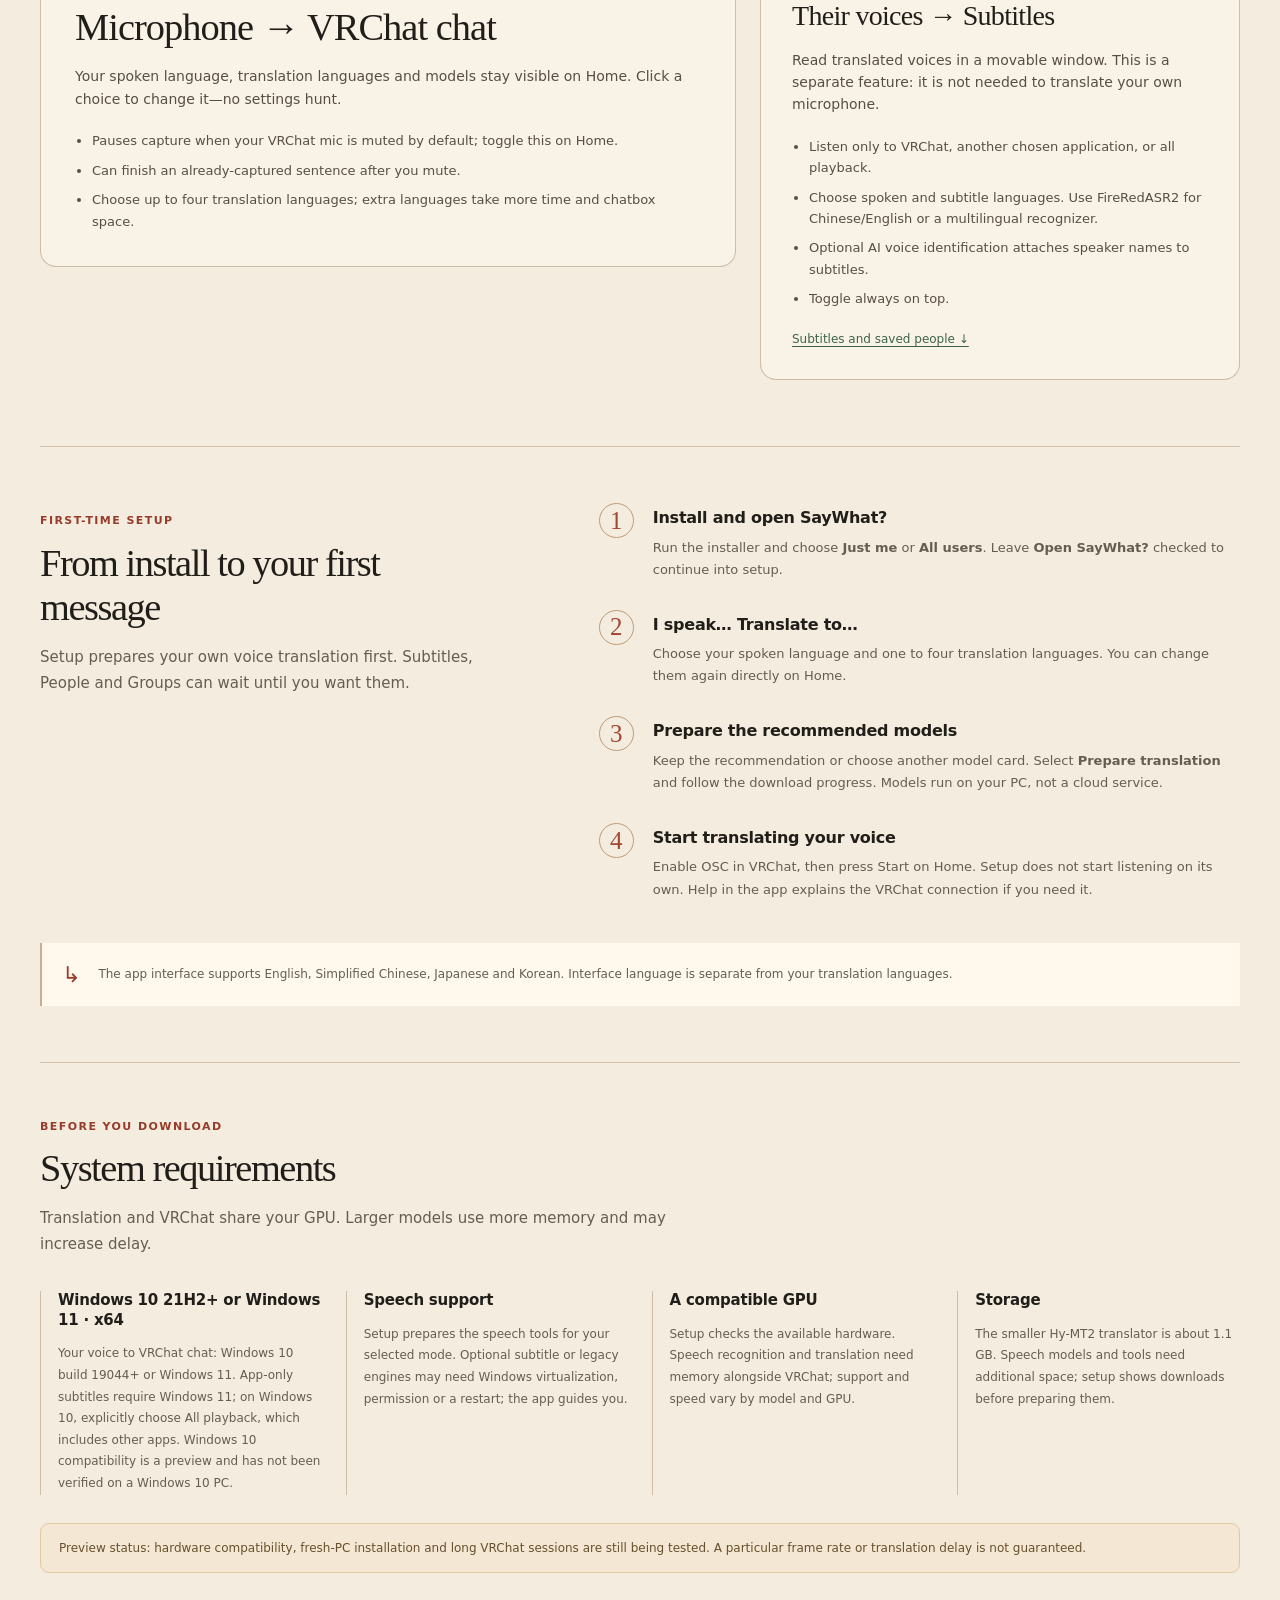
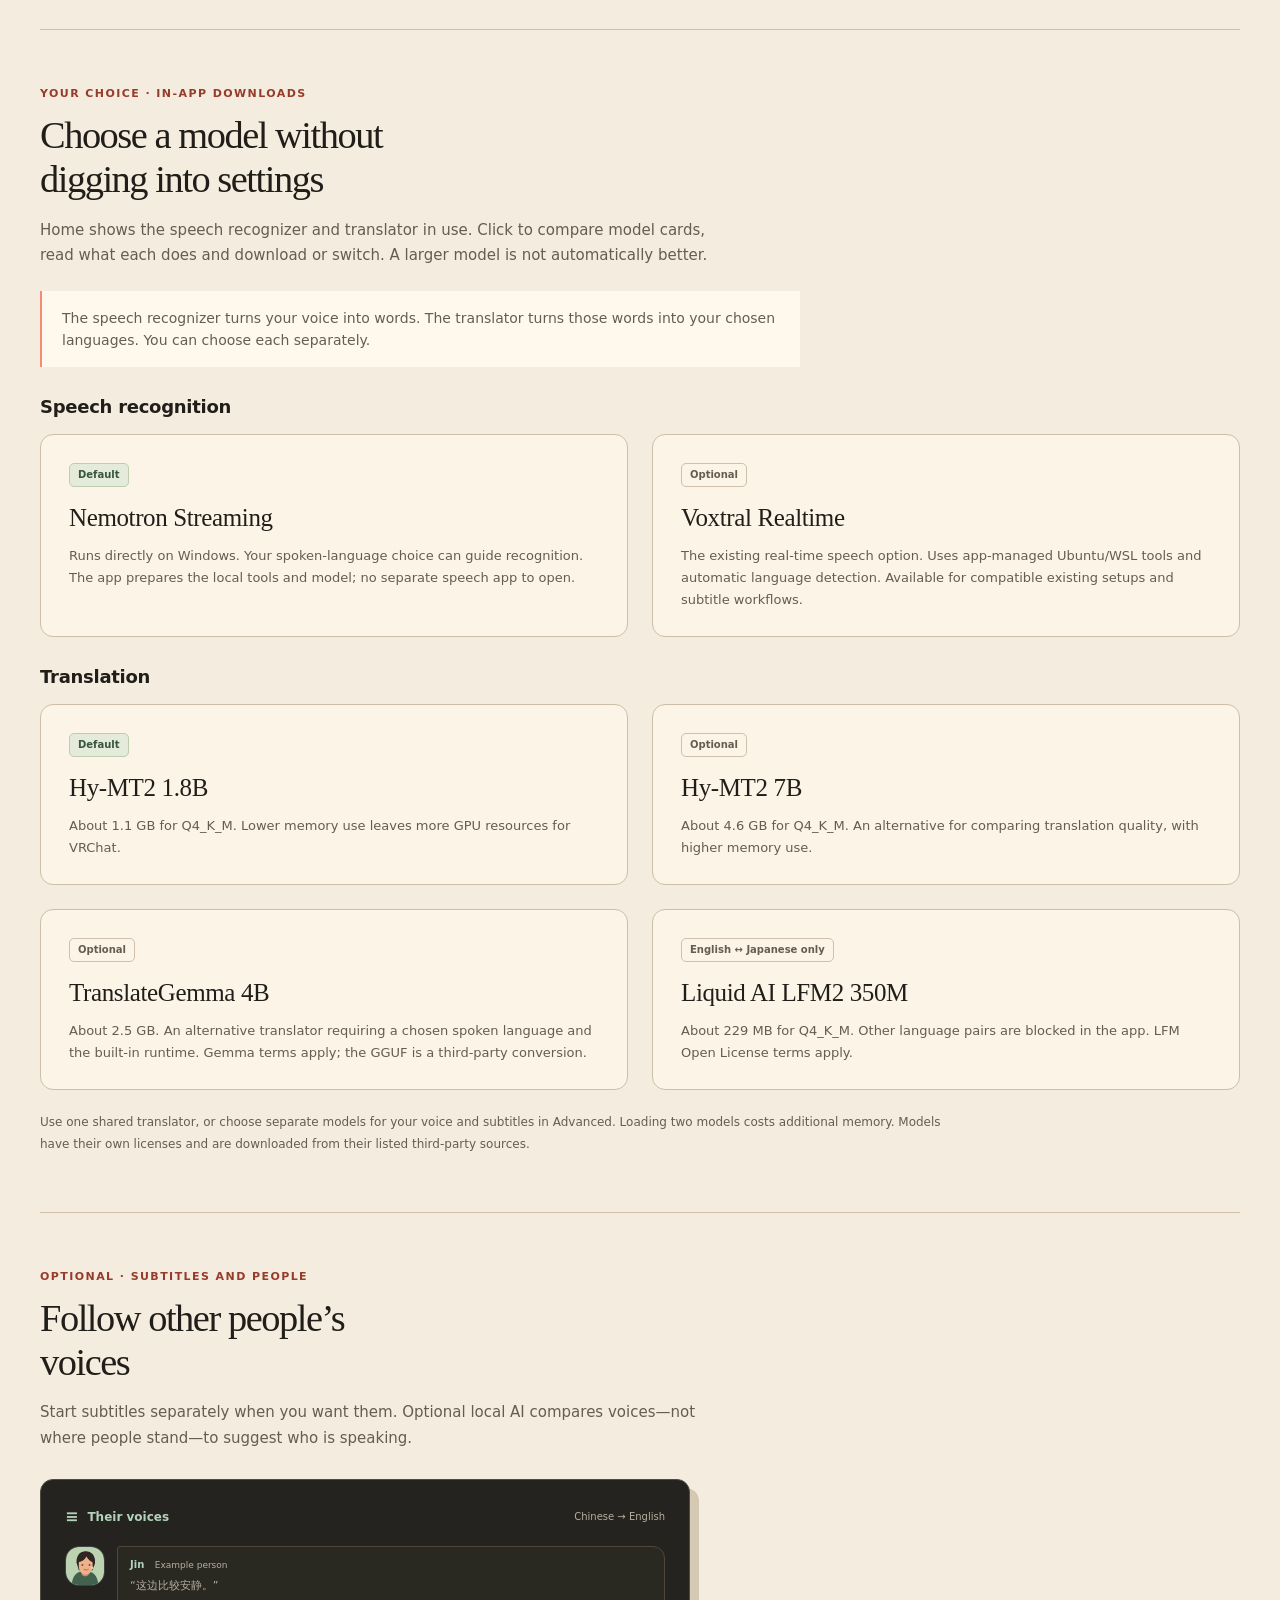
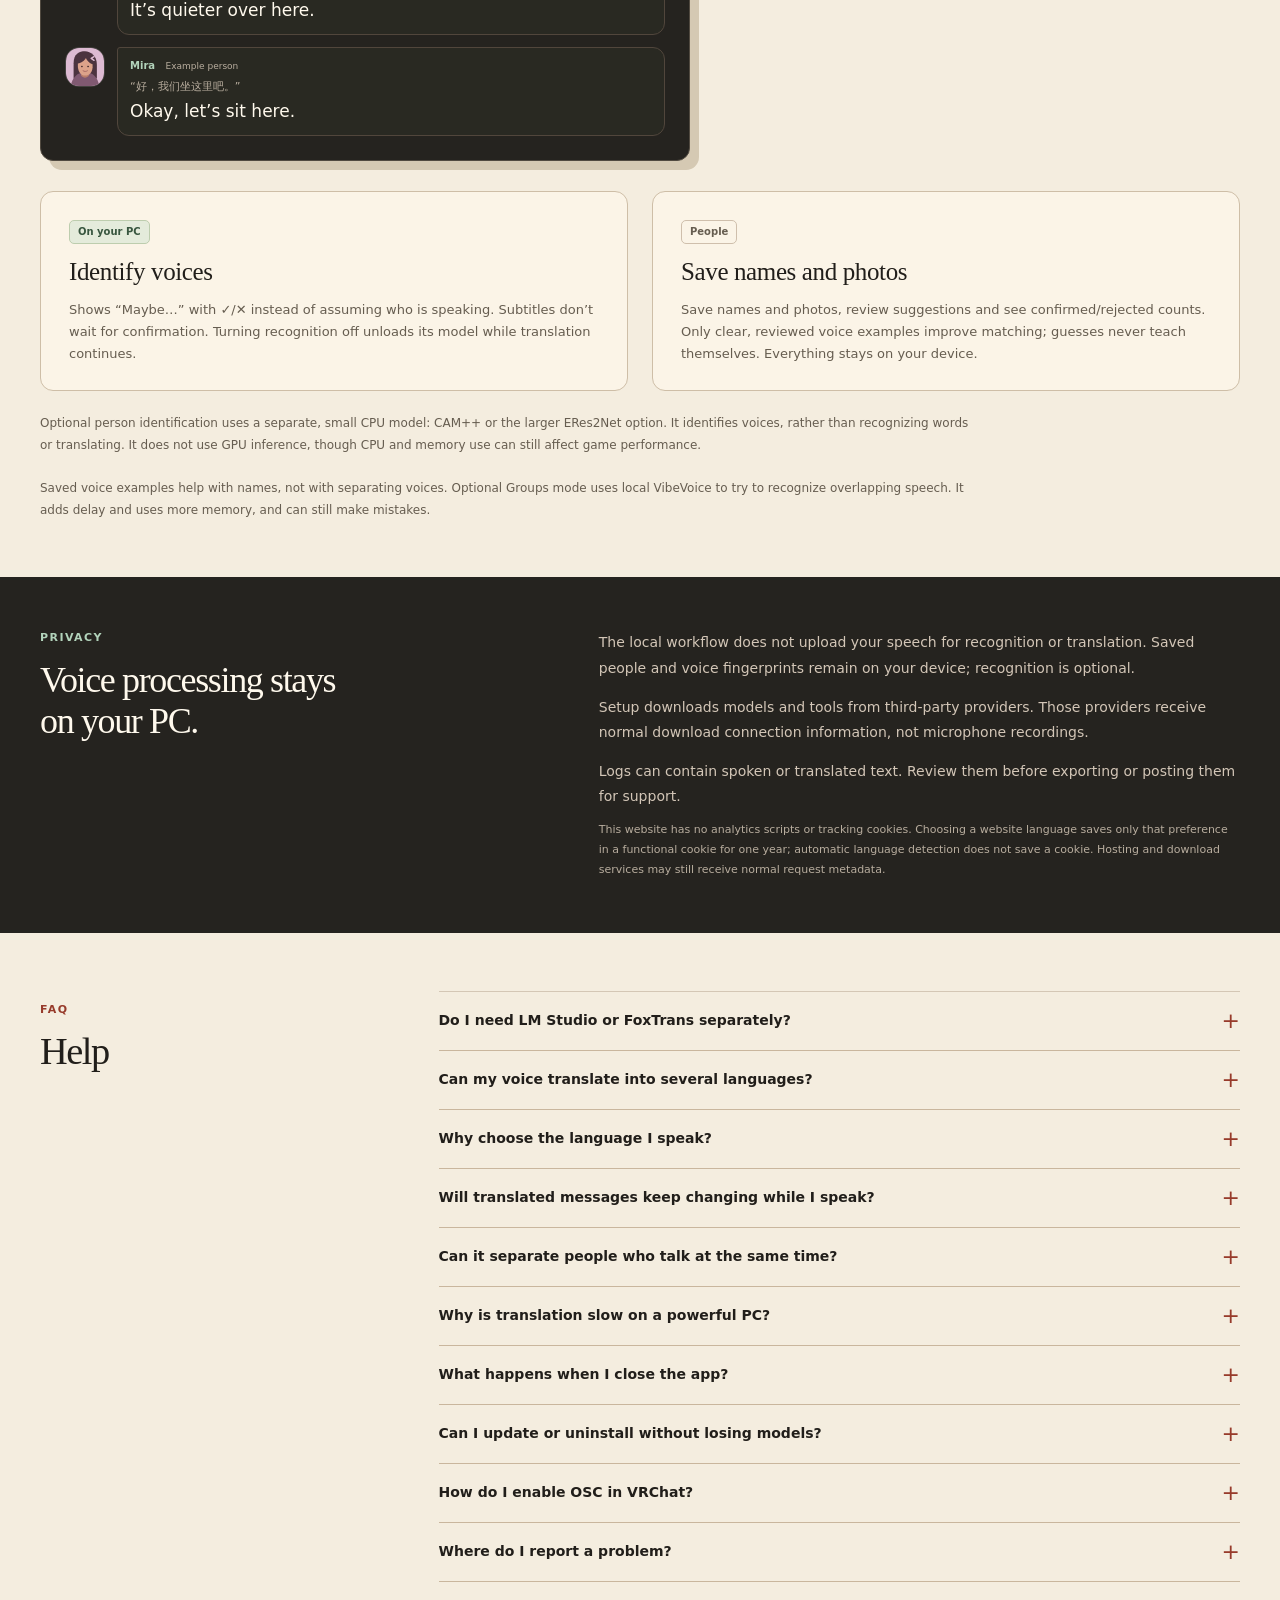
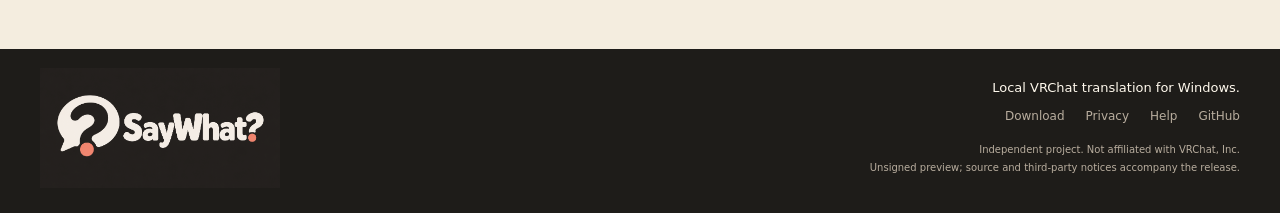
==== commit 8e86b7ac: "Clarify optional CPU person recognition and straighten website previews" ====
--- a/Website/public/index.html
+++ b/Website/public/index.html
@@ -119,6 +119,7 @@
       <div class="section-intro"><p class="eyebrow" data-i18n="speakers.eyebrow">Optional · Subtitles and People</p><h2 id="speakers-title" data-i18n="speakers.title">Follow other people’s voices</h2><p data-i18n="speakers.description">Start subtitles separately when you want them. Optional local AI compares voices—not where people stand—to suggest who is speaking.</p></div>
       <div class="optional-subtitles-example example-subtitles" aria-labelledby="subtitles-example-title"><div class="example-role"><span class="subtitle-glyph" aria-hidden="true">≡</span><span id="subtitles-example-title" data-i18n="example.theirVoices">Their voices</span><span class="language-label" data-i18n="example.chineseEnglish">Chinese → English</span></div><div class="subtitle-preview"><img class="person-avatar" src="assets/person-ari.svg" alt="" width="40" height="40"><div class="person-message"><span class="speaker-name"><b lang="en">Jin</b> <span data-i18n="example.speaker">Example person</span></span><p class="person-source" lang="zh-Hans">“这边比较安静。”</p><p lang="en">It’s quieter over here.</p></div></div><div class="subtitle-preview"><img class="person-avatar" src="assets/person-mina.svg" alt="" width="40" height="40"><div class="person-message"><span class="speaker-name"><b lang="en">Mira</b> <span data-i18n="example.speaker">Example person</span></span><p class="person-source" lang="zh-Hans">“好，我们坐这里吧。”</p><p lang="en">Okay, let’s sit here.</p></div></div></div>
       <div class="model-options"><article class="model-option"><span class="model-tag recommended" data-i18n="speakers.local">On your PC</span><h3 data-i18n="speakers.identifyTitle">Identify voices</h3><p data-i18n="speakers.identifyDescription">Shows “Maybe…” with ✓/✕ instead of assuming who is speaking. Subtitles don’t wait for confirmation. Turning recognition off unloads its model while translation continues.</p></article><article class="model-option"><span class="model-tag" data-i18n="speakers.corrections">People</span><h3 data-i18n="speakers.namesTitle">Save names and photos</h3><p data-i18n="speakers.namesDescription">Save names and photos, review suggestions and see confirmed/rejected counts. Only clear, reviewed voice examples improve matching; guesses never teach themselves. Everything stays on your device.</p></article></div>
+      <p class="section-note" data-i18n="speakers.resources">Optional person identification uses a separate, small CPU model: CAM++ or the larger ERes2Net option. It identifies voices, rather than recognizing words or translating. It does not use GPU inference, though CPU and memory use can still affect game performance.</p>
       <p class="section-note" data-i18n="speakers.note">Saved voice examples help with names, not with separating voices. Optional Groups mode uses local VibeVoice to try to recognize overlapping speech. It adds delay and uses more memory, and can still make mistakes.</p>
     </section>
 
--- a/Website/public/styles.css
+++ b/Website/public/styles.css
@@ -1,7 +1,7 @@
 :root{--ink:#211e1a;--dark-panel:#2c2722;--dark-raised:#38312b;--cream:#f6eee4;--paper:#fbf6ef;--muted:#b8ad9e;--coral:#f38b76;--coral-dark:#973b2b;--mint:#b2d3bb;--line:#51463c;--paper-line:#dacfc0;--paper-muted:#665b50;--focus:#ffd196;color-scheme:light;scroll-behavior:smooth;font-family:"Segoe UI",system-ui,-apple-system,BlinkMacSystemFont,sans-serif;font-synthesis:none}
-*{box-sizing:border-box}body{margin:0;color:var(--ink);background:var(--paper);font-size:16px;line-height:1.6}a{color:inherit;text-underline-offset:.22em}button,a{touch-action:manipulation}button{font:inherit}button:disabled{cursor:not-allowed}img{max-width:100%;display:block}p,h1,h2,h3,figure{margin:0}p+p{margin-top:1em}h1,h2,h3{line-height:1.15}h1,h2{font-family:Georgia,"Times New Roman",serif;font-weight:500;letter-spacing:-.038em}h3{font-weight:650;letter-spacing:-.015em}h2{font-size:clamp(1.9rem,3vw,2.65rem)}.wrap{width:min(1120px,calc(100% - 64px));margin-inline:auto}.dark-intro,.site-footer,.privacy-section{background:var(--ink);color:var(--cream)}.site-header{height:112px;display:flex;align-items:center;justify-content:space-between;gap:32px}.brand{display:flex;align-items:center;gap:12px;text-decoration:none;white-space:nowrap}.brand span{font-family:Georgia,serif;font-size:27px;font-weight:700;letter-spacing:-1px}.site-header nav{display:flex;align-items:center;gap:28px;font-size:14px}.site-header nav a{text-decoration:none;color:var(--muted)}.site-header nav a:hover{color:var(--cream)}.site-header .nav-download{border:1px solid var(--line);border-radius:100px;padding:10px 18px;color:var(--cream)}.nav-download span{padding-left:10px;color:var(--coral)}.hero{display:grid;grid-template-columns:1.03fr 1fr;gap:68px;align-items:center;padding-top:52px;padding-bottom:102px}.eyebrow{text-transform:uppercase;letter-spacing:.13em;font-size:11px;line-height:1.4;font-weight:750}.hero-copy .eyebrow{color:var(--muted);display:flex;align-items:center;gap:8px;margin-bottom:23px}.small-dot{width:7px;height:7px;border-radius:50%;background:var(--coral);display:inline-block;flex:none}.hero h1{font-size:clamp(2.85rem,4.9vw,4.15rem);line-height:1.06;letter-spacing:-.044em}.hero h1 span{color:var(--coral)}.hero-description{font-size:18px;color:#d7cabb;line-height:1.7;margin-top:26px;max-width:445px}.hero-actions{display:flex;align-items:center;gap:27px;margin-top:32px;flex-wrap:wrap}.button{min-height:48px;padding:14px 23px;border-radius:100px;text-decoration:none;display:inline-flex;gap:20px;align-items:center;justify-content:center;font-size:14px;font-weight:650;white-space:nowrap;border:1px solid transparent;transition:background-color .16s,box-shadow .16s}.primary{background:var(--coral);color:var(--ink)}.primary:hover{background:#ffa18e}.text-link{font-size:14px;text-decoration:none;color:var(--cream)}.text-link span{color:var(--coral);margin-left:7px}.small-print{font-size:12px;color:var(--muted);line-height:1.7}.hero-copy .small-print{margin-top:23px}.conversation-example{position:relative;max-width:470px;width:100%;justify-self:end;background:var(--dark-panel);border:1px solid var(--line);border-radius:20px;padding:21px;transform:rotate(1.5deg);box-shadow:0 26px 54px #0003}.example-heading{display:flex;align-items:center;gap:8px;color:var(--muted);font-size:11px;margin-bottom:20px}.example-heading .small-dot{background:var(--mint);width:5px;height:5px}.example-label{margin-left:auto;border:1px solid var(--line);border-radius:5px;padding:2px 7px;font-size:10px}.example-own,.example-subtitles{background:var(--ink);border:1px solid var(--line);border-radius:13px;padding:18px}.example-role{display:flex;align-items:center;gap:9px;font-size:12px;font-weight:600;color:var(--coral)}.language-label{color:var(--muted);font-size:10px;margin-left:auto;font-weight:400;white-space:nowrap}.voice-glyph,.subtitle-glyph{font-size:16px}.example-source{font-size:14px;color:#d8ccbd;margin-top:14px}.chat-preview{position:relative;border-radius:10px 10px 10px 0;border:1px solid #735044;background:#443029;padding:15px 16px;margin-top:13px;color:var(--cream)}.chat-preview p{font-size:18px;font-family:"Microsoft YaHei",sans-serif}.chat-dot{width:5px;height:5px;background:var(--coral);border-radius:50%;position:absolute;top:20px;right:15px}.preview-destination{font-size:9px;letter-spacing:.05em;text-transform:uppercase;color:#d8a998;display:block;margin-top:11px}.example-connector{display:flex;align-items:center;justify-content:center;gap:8px;font-size:14px;line-height:1.5;color:#756a5d;margin:8px 0}.example-connector span{width:32px;height:1px;background:var(--line)}.example-subtitles .example-role{color:var(--mint)}.subtitle-preview{display:flex;align-items:flex-start;gap:12px;margin-top:16px}.speaker-avatar{border:1px solid #657d68;background:#314135;color:var(--mint);font-size:12px;padding:4px 10px;border-radius:8px}.speaker-name{display:block;color:var(--mint);font-size:10px;font-weight:700}.speaker-name span{font-size:9px;color:var(--muted);font-weight:400;margin-left:7px}.subtitle-preview p{font-size:17px;line-height:1.5;margin-top:4px}.conversation-example figcaption{font-size:10px;color:var(--muted);line-height:1.6;margin-top:16px}.light-content{background:var(--paper);position:relative}.download-section{padding-top:46px;padding-bottom:20px;scroll-margin-top:24px}.download-card{display:flex;align-items:center;gap:23px;border:1px solid var(--paper-line);background:var(--cream);padding:26px 30px;border-radius:16px}.download-icon{flex:none}.download-copy{flex:1;min-width:0}.download-copy .eyebrow{color:var(--coral-dark);margin-bottom:6px}.download-copy h2{font-size:28px}.download-copy #release-status{font-size:13px;line-height:1.5;margin-top:8px;max-width:500px}.release-meta{font-size:11px;color:var(--paper-muted);margin-top:7px}.download-actions{display:flex;flex-direction:column;align-items:center;gap:5px;flex:none}.download-actions .button{min-width:235px;background:var(--ink);color:var(--cream)}.download-actions .button:hover{background:var(--dark-raised)}.download-actions .pending{background:#dfd2c4;color:#60544a;border-color:#c4b5a3;cursor:default}.download-actions .pending:hover{background:#dfd2c4}.quiet-button{font-size:11px;line-height:1.5;background:none;border:0;padding:8px;color:var(--paper-muted);cursor:pointer;text-decoration:underline;text-underline-offset:3px}.quiet-button:hover{color:var(--ink)}.release-links{display:flex;align-items:center;justify-content:center;gap:15px;margin-top:15px;font-size:11px;color:var(--paper-muted)}.release-links a{text-decoration:none}.release-links a:hover{text-decoration:underline}.release-links [aria-disabled=true],.site-footer [aria-disabled=true]{color:#6b5e52;cursor:default}.download-disclosure{color:var(--paper-muted);font-size:11px;line-height:1.7;text-align:center;max-width:790px;margin:16px auto 0}.checksum-panel{margin-top:16px;padding:14px 18px;border:1px solid var(--paper-line);border-radius:10px;display:flex;align-items:center;gap:12px;font-size:11px;background:var(--cream)}.checksum-panel[hidden]{display:none}.checksum-panel div{flex:1;min-width:0}.checksum-panel span{display:block;color:var(--paper-muted)}.checksum-panel code{overflow-wrap:anywhere;font-size:11px;line-height:1.7;display:block}.features{display:grid;grid-template-columns:1fr 1fr;gap:24px;padding-top:42px;padding-bottom:66px}.feature-card{border-radius:16px;padding:29px 31px;background:#efe1d4;border:1px solid #e1cdbd}.subtitles-card{background:#e7ede2;border-color:#ced9c5}.feature-number{text-transform:uppercase;letter-spacing:.11em;font-size:10px;color:var(--coral-dark);font-weight:750}.subtitles-card .feature-number{color:#3d6448}.feature-card h2{font-size:28px;margin-top:12px;letter-spacing:-.025em}.feature-card p{font-size:14px;color:#574e45;margin-top:16px}.feature-card ul{padding-left:17px;font-size:12px;line-height:1.65;color:#574e45;margin:20px 0 0}.feature-card li+li{margin-top:8px}.setup-section,.requirements-section,.model-section{border-top:1px solid var(--paper-line);padding-top:56px;padding-bottom:56px;scroll-margin-top:25px}.section-intro{max-width:675px}.section-intro .eyebrow{color:var(--coral-dark);margin-bottom:12px}.section-intro>p:last-child:not(.eyebrow){color:var(--paper-muted);font-size:15px;line-height:1.7;margin-top:16px}.setup-section{display:grid;grid-template-columns:.86fr 1.14fr;gap:30px 75px}.setup-section .section-intro{padding-top:10px}.setup-steps{list-style:none;margin:0;padding:0}.setup-steps li{display:flex;align-items:flex-start;gap:19px}.setup-steps li+li{margin-top:29px}.step-number{background:#ebddce;border:1px solid #d6c1ab;color:var(--coral-dark);font-family:Georgia,serif;border-radius:50%;width:35px;height:35px;display:flex;align-items:center;justify-content:center;flex:none;font-size:18px}.setup-steps h3{font-size:16px;margin-top:6px}.setup-steps p{font-size:13px;color:var(--paper-muted);margin-top:9px;line-height:1.7}.setup-note{grid-column:1/-1;display:flex;gap:18px;align-items:center;border-left:2px solid #caad8e;padding:14px 20px;background:var(--cream);margin-top:12px}.setup-note>span{font-size:22px;color:var(--coral-dark)}.setup-note p{font-size:12px;color:var(--paper-muted)}.requirements-grid{display:grid;grid-template-columns:repeat(4,1fr);gap:23px;margin-top:34px}.requirements-grid article{padding-left:17px;border-left:1px solid #bdaa92}.requirements-grid h3{font-size:15px;line-height:1.3}.requirements-grid p{font-size:12px;color:var(--paper-muted);margin-top:13px;line-height:1.8}.notice{border:1px solid #e1c99f;background:#f4e7d3;padding:14px 18px;border-radius:9px;color:#67502d;font-size:12px;line-height:1.7;margin-top:28px}.model-options{display:grid;grid-template-columns:1fr 1fr;gap:24px;margin-top:30px}.model-option{padding:25px 28px;background:var(--cream);border:1px solid var(--paper-line);border-radius:13px}.model-tag{display:inline-block;font-size:10px;font-weight:650;color:var(--paper-muted);border:1px solid #cfbfac;padding:3px 8px;border-radius:5px}.model-tag.recommended{background:#e4ebdb;color:#38563f;border-color:#bdcdae}.model-option h3{font-family:Georgia,serif;font-size:25px;margin-top:14px;font-weight:500}.model-option p{font-size:13px;color:var(--paper-muted);margin-top:12px;line-height:1.7}.section-note{font-size:12px;line-height:1.8;color:var(--paper-muted);margin-top:22px;max-width:930px}.privacy-section{padding:53px 0}.privacy-layout{display:grid;grid-template-columns:.86fr 1.14fr;gap:75px}.privacy-layout .eyebrow{color:var(--mint);margin-bottom:14px}.privacy-layout h2{font-size:36px;max-width:420px}.privacy-details p{font-size:14px;line-height:1.8;color:#d3c6b7}.privacy-details .small-print{font-size:11px;color:var(--muted)}.help-section{padding-top:58px;padding-bottom:67px;display:grid;grid-template-columns:.6fr 1.4fr;gap:55px;scroll-margin-top:25px}.help-section .section-intro{padding-top:11px}.faq-list details{border-bottom:1px solid var(--paper-line)}.faq-list details:first-child{border-top:1px solid var(--paper-line)}.faq-list summary{display:flex;align-items:center;justify-content:space-between;gap:24px;list-style:none;cursor:pointer;padding:18px 0;font-size:14px;font-weight:600;line-height:1.5}.faq-list summary::-webkit-details-marker{display:none}.faq-list summary>span{font-size:22px;color:var(--coral-dark);line-height:1;flex:none;font-weight:400}.faq-list details[open] summary>span{transform:rotate(45deg)}.faq-list details>p{font-size:13px;color:var(--paper-muted);padding:0 32px 21px 0;line-height:1.85}.faq-list a{color:var(--coral-dark)}.site-footer{padding:19px 0 25px}.footer-main{display:flex;align-items:center;justify-content:space-between;gap:48px}.footer-art{display:block;flex:none;width:240px}.footer-art img{height:auto}.footer-main>div{text-align:right}.footer-main>div>p:first-child{font-size:13px;color:var(--cream)}.footer-main nav{display:flex;justify-content:flex-end;gap:21px;font-size:12px;margin-top:8px}.footer-main nav a{color:var(--muted);text-decoration:none}.footer-main nav a:hover{color:var(--cream)}.footer-note{font-size:10px;line-height:1.8;color:var(--muted);margin-top:15px}.sr-only{position:absolute;width:1px;height:1px;padding:0;margin:-1px;overflow:hidden;clip:rect(0,0,0,0);white-space:nowrap;border:0}.skip-link{position:fixed;z-index:20;top:-100px;left:16px;padding:10px 16px;border-radius:8px;background:var(--cream);color:var(--ink)}.skip-link:focus{top:16px}a:focus-visible,button:focus-visible,summary:focus-visible{outline:3px solid #9c4a32;outline-offset:5px}.dark-intro a:focus-visible,.site-footer a:focus-visible{outline-color:var(--focus)}#release-status:focus{outline:2px solid var(--coral-dark);outline-offset:4px}.not-found{min-height:70vh;padding-top:100px;padding-bottom:100px}.not-found h1{font-size:60px}.not-found p{max-width:450px;margin:25px 0 30px;color:var(--muted)}
+*{box-sizing:border-box}body{margin:0;color:var(--ink);background:var(--paper);font-size:16px;line-height:1.6}a{color:inherit;text-underline-offset:.22em}button,a{touch-action:manipulation}button{font:inherit}button:disabled{cursor:not-allowed}img{max-width:100%;display:block}p,h1,h2,h3,figure{margin:0}p+p{margin-top:1em}h1,h2,h3{line-height:1.15}h1,h2{font-family:Georgia,"Times New Roman",serif;font-weight:500;letter-spacing:-.038em}h3{font-weight:650;letter-spacing:-.015em}h2{font-size:clamp(1.9rem,3vw,2.65rem)}.wrap{width:min(1120px,calc(100% - 64px));margin-inline:auto}.dark-intro,.site-footer,.privacy-section{background:var(--ink);color:var(--cream)}.site-header{height:112px;display:flex;align-items:center;justify-content:space-between;gap:32px}.brand{display:flex;align-items:center;gap:12px;text-decoration:none;white-space:nowrap}.brand span{font-family:Georgia,serif;font-size:27px;font-weight:700;letter-spacing:-1px}.site-header nav{display:flex;align-items:center;gap:28px;font-size:14px}.site-header nav a{text-decoration:none;color:var(--muted)}.site-header nav a:hover{color:var(--cream)}.site-header .nav-download{border:1px solid var(--line);border-radius:100px;padding:10px 18px;color:var(--cream)}.nav-download span{padding-left:10px;color:var(--coral)}.hero{display:grid;grid-template-columns:1.03fr 1fr;gap:68px;align-items:center;padding-top:52px;padding-bottom:102px}.eyebrow{text-transform:uppercase;letter-spacing:.13em;font-size:11px;line-height:1.4;font-weight:750}.hero-copy .eyebrow{color:var(--muted);display:flex;align-items:center;gap:8px;margin-bottom:23px}.small-dot{width:7px;height:7px;border-radius:50%;background:var(--coral);display:inline-block;flex:none}.hero h1{font-size:clamp(2.85rem,4.9vw,4.15rem);line-height:1.06;letter-spacing:-.044em}.hero h1 span{color:var(--coral)}.hero-description{font-size:18px;color:#d7cabb;line-height:1.7;margin-top:26px;max-width:445px}.hero-actions{display:flex;align-items:center;gap:27px;margin-top:32px;flex-wrap:wrap}.button{min-height:48px;padding:14px 23px;border-radius:100px;text-decoration:none;display:inline-flex;gap:20px;align-items:center;justify-content:center;font-size:14px;font-weight:650;white-space:nowrap;border:1px solid transparent;transition:background-color .16s,box-shadow .16s}.primary{background:var(--coral);color:var(--ink)}.primary:hover{background:#ffa18e}.text-link{font-size:14px;text-decoration:none;color:var(--cream)}.text-link span{color:var(--coral);margin-left:7px}.small-print{font-size:12px;color:var(--muted);line-height:1.7}.hero-copy .small-print{margin-top:23px}.conversation-example{position:relative;max-width:470px;width:100%;justify-self:end;background:var(--dark-panel);border:1px solid var(--line);border-radius:20px;padding:21px;transform:none;box-shadow:0 26px 54px #0003}.example-heading{display:flex;align-items:center;gap:8px;color:var(--muted);font-size:11px;margin-bottom:20px}.example-heading .small-dot{background:var(--mint);width:5px;height:5px}.example-label{margin-left:auto;border:1px solid var(--line);border-radius:5px;padding:2px 7px;font-size:10px}.example-own,.example-subtitles{background:var(--ink);border:1px solid var(--line);border-radius:13px;padding:18px}.example-role{display:flex;align-items:center;gap:9px;font-size:12px;font-weight:600;color:var(--coral)}.language-label{color:var(--muted);font-size:10px;margin-left:auto;font-weight:400;white-space:nowrap}.voice-glyph,.subtitle-glyph{font-size:16px}.example-source{font-size:14px;color:#d8ccbd;margin-top:14px}.chat-preview{position:relative;border-radius:10px 10px 10px 0;border:1px solid #735044;background:#443029;padding:15px 16px;margin-top:13px;color:var(--cream)}.chat-preview p{font-size:18px;font-family:"Microsoft YaHei",sans-serif}.chat-dot{width:5px;height:5px;background:var(--coral);border-radius:50%;position:absolute;top:20px;right:15px}.preview-destination{font-size:9px;letter-spacing:.05em;text-transform:uppercase;color:#d8a998;display:block;margin-top:11px}.example-connector{display:flex;align-items:center;justify-content:center;gap:8px;font-size:14px;line-height:1.5;color:#756a5d;margin:8px 0}.example-connector span{width:32px;height:1px;background:var(--line)}.example-subtitles .example-role{color:var(--mint)}.subtitle-preview{display:flex;align-items:flex-start;gap:12px;margin-top:16px}.speaker-avatar{border:1px solid #657d68;background:#314135;color:var(--mint);font-size:12px;padding:4px 10px;border-radius:8px}.speaker-name{display:block;color:var(--mint);font-size:10px;font-weight:700}.speaker-name span{font-size:9px;color:var(--muted);font-weight:400;margin-left:7px}.subtitle-preview p{font-size:17px;line-height:1.5;margin-top:4px}.conversation-example figcaption{font-size:10px;color:var(--muted);line-height:1.6;margin-top:16px}.light-content{background:var(--paper);position:relative}.download-section{padding-top:46px;padding-bottom:20px;scroll-margin-top:24px}.download-card{display:flex;align-items:center;gap:23px;border:1px solid var(--paper-line);background:var(--cream);padding:26px 30px;border-radius:16px}.download-icon{flex:none}.download-copy{flex:1;min-width:0}.download-copy .eyebrow{color:var(--coral-dark);margin-bottom:6px}.download-copy h2{font-size:28px}.download-copy #release-status{font-size:13px;line-height:1.5;margin-top:8px;max-width:500px}.release-meta{font-size:11px;color:var(--paper-muted);margin-top:7px}.download-actions{display:flex;flex-direction:column;align-items:center;gap:5px;flex:none}.download-actions .button{min-width:235px;background:var(--ink);color:var(--cream)}.download-actions .button:hover{background:var(--dark-raised)}.download-actions .pending{background:#dfd2c4;color:#60544a;border-color:#c4b5a3;cursor:default}.download-actions .pending:hover{background:#dfd2c4}.quiet-button{font-size:11px;line-height:1.5;background:none;border:0;padding:8px;color:var(--paper-muted);cursor:pointer;text-decoration:underline;text-underline-offset:3px}.quiet-button:hover{color:var(--ink)}.release-links{display:flex;align-items:center;justify-content:center;gap:15px;margin-top:15px;font-size:11px;color:var(--paper-muted)}.release-links a{text-decoration:none}.release-links a:hover{text-decoration:underline}.release-links [aria-disabled=true],.site-footer [aria-disabled=true]{color:#6b5e52;cursor:default}.download-disclosure{color:var(--paper-muted);font-size:11px;line-height:1.7;text-align:center;max-width:790px;margin:16px auto 0}.checksum-panel{margin-top:16px;padding:14px 18px;border:1px solid var(--paper-line);border-radius:10px;display:flex;align-items:center;gap:12px;font-size:11px;background:var(--cream)}.checksum-panel[hidden]{display:none}.checksum-panel div{flex:1;min-width:0}.checksum-panel span{display:block;color:var(--paper-muted)}.checksum-panel code{overflow-wrap:anywhere;font-size:11px;line-height:1.7;display:block}.features{display:grid;grid-template-columns:1fr 1fr;gap:24px;padding-top:42px;padding-bottom:66px}.feature-card{border-radius:16px;padding:29px 31px;background:#efe1d4;border:1px solid #e1cdbd}.subtitles-card{background:#e7ede2;border-color:#ced9c5}.feature-number{text-transform:uppercase;letter-spacing:.11em;font-size:10px;color:var(--coral-dark);font-weight:750}.subtitles-card .feature-number{color:#3d6448}.feature-card h2{font-size:28px;margin-top:12px;letter-spacing:-.025em}.feature-card p{font-size:14px;color:#574e45;margin-top:16px}.feature-card ul{padding-left:17px;font-size:12px;line-height:1.65;color:#574e45;margin:20px 0 0}.feature-card li+li{margin-top:8px}.setup-section,.requirements-section,.model-section{border-top:1px solid var(--paper-line);padding-top:56px;padding-bottom:56px;scroll-margin-top:25px}.section-intro{max-width:675px}.section-intro .eyebrow{color:var(--coral-dark);margin-bottom:12px}.section-intro>p:last-child:not(.eyebrow){color:var(--paper-muted);font-size:15px;line-height:1.7;margin-top:16px}.setup-section{display:grid;grid-template-columns:.86fr 1.14fr;gap:30px 75px}.setup-section .section-intro{padding-top:10px}.setup-steps{list-style:none;margin:0;padding:0}.setup-steps li{display:flex;align-items:flex-start;gap:19px}.setup-steps li+li{margin-top:29px}.step-number{background:#ebddce;border:1px solid #d6c1ab;color:var(--coral-dark);font-family:Georgia,serif;border-radius:50%;width:35px;height:35px;display:flex;align-items:center;justify-content:center;flex:none;font-size:18px}.setup-steps h3{font-size:16px;margin-top:6px}.setup-steps p{font-size:13px;color:var(--paper-muted);margin-top:9px;line-height:1.7}.setup-note{grid-column:1/-1;display:flex;gap:18px;align-items:center;border-left:2px solid #caad8e;padding:14px 20px;background:var(--cream);margin-top:12px}.setup-note>span{font-size:22px;color:var(--coral-dark)}.setup-note p{font-size:12px;color:var(--paper-muted)}.requirements-grid{display:grid;grid-template-columns:repeat(4,1fr);gap:23px;margin-top:34px}.requirements-grid article{padding-left:17px;border-left:1px solid #bdaa92}.requirements-grid h3{font-size:15px;line-height:1.3}.requirements-grid p{font-size:12px;color:var(--paper-muted);margin-top:13px;line-height:1.8}.notice{border:1px solid #e1c99f;background:#f4e7d3;padding:14px 18px;border-radius:9px;color:#67502d;font-size:12px;line-height:1.7;margin-top:28px}.model-options{display:grid;grid-template-columns:1fr 1fr;gap:24px;margin-top:30px}.model-option{padding:25px 28px;background:var(--cream);border:1px solid var(--paper-line);border-radius:13px}.model-tag{display:inline-block;font-size:10px;font-weight:650;color:var(--paper-muted);border:1px solid #cfbfac;padding:3px 8px;border-radius:5px}.model-tag.recommended{background:#e4ebdb;color:#38563f;border-color:#bdcdae}.model-option h3{font-family:Georgia,serif;font-size:25px;margin-top:14px;font-weight:500}.model-option p{font-size:13px;color:var(--paper-muted);margin-top:12px;line-height:1.7}.section-note{font-size:12px;line-height:1.8;color:var(--paper-muted);margin-top:22px;max-width:930px}.privacy-section{padding:53px 0}.privacy-layout{display:grid;grid-template-columns:.86fr 1.14fr;gap:75px}.privacy-layout .eyebrow{color:var(--mint);margin-bottom:14px}.privacy-layout h2{font-size:36px;max-width:420px}.privacy-details p{font-size:14px;line-height:1.8;color:#d3c6b7}.privacy-details .small-print{font-size:11px;color:var(--muted)}.help-section{padding-top:58px;padding-bottom:67px;display:grid;grid-template-columns:.6fr 1.4fr;gap:55px;scroll-margin-top:25px}.help-section .section-intro{padding-top:11px}.faq-list details{border-bottom:1px solid var(--paper-line)}.faq-list details:first-child{border-top:1px solid var(--paper-line)}.faq-list summary{display:flex;align-items:center;justify-content:space-between;gap:24px;list-style:none;cursor:pointer;padding:18px 0;font-size:14px;font-weight:600;line-height:1.5}.faq-list summary::-webkit-details-marker{display:none}.faq-list summary>span{font-size:22px;color:var(--coral-dark);line-height:1;flex:none;font-weight:400}.faq-list details[open] summary>span{transform:rotate(45deg)}.faq-list details>p{font-size:13px;color:var(--paper-muted);padding:0 32px 21px 0;line-height:1.85}.faq-list a{color:var(--coral-dark)}.site-footer{padding:19px 0 25px}.footer-main{display:flex;align-items:center;justify-content:space-between;gap:48px}.footer-art{display:block;flex:none;width:240px}.footer-art img{height:auto}.footer-main>div{text-align:right}.footer-main>div>p:first-child{font-size:13px;color:var(--cream)}.footer-main nav{display:flex;justify-content:flex-end;gap:21px;font-size:12px;margin-top:8px}.footer-main nav a{color:var(--muted);text-decoration:none}.footer-main nav a:hover{color:var(--cream)}.footer-note{font-size:10px;line-height:1.8;color:var(--muted);margin-top:15px}.sr-only{position:absolute;width:1px;height:1px;padding:0;margin:-1px;overflow:hidden;clip:rect(0,0,0,0);white-space:nowrap;border:0}.skip-link{position:fixed;z-index:20;top:-100px;left:16px;padding:10px 16px;border-radius:8px;background:var(--cream);color:var(--ink)}.skip-link:focus{top:16px}a:focus-visible,button:focus-visible,summary:focus-visible{outline:3px solid #9c4a32;outline-offset:5px}.dark-intro a:focus-visible,.site-footer a:focus-visible{outline-color:var(--focus)}#release-status:focus{outline:2px solid var(--coral-dark);outline-offset:4px}.not-found{min-height:70vh;padding-top:100px;padding-bottom:100px}.not-found h1{font-size:60px}.not-found p{max-width:450px;margin:25px 0 30px;color:var(--muted)}
 @media(max-width:1000px){.hero{gap:36px;padding-top:30px}.hero h1{font-size:3.4rem}.hero-description{font-size:16px}.conversation-example{padding:16px}.example-own,.example-subtitles{padding:14px}.download-card{gap:20px;padding:24px}.download-icon{display:none}.setup-section,.privacy-layout{gap:40px}.requirements-grid{grid-template-columns:1fr 1fr;gap:30px}.help-section{grid-template-columns:.65fr 1.35fr;gap:35px}.features{gap:20px}.feature-card{padding:25px}}
-@media(max-width:760px){.wrap{width:calc(100% - 40px)}.site-header{height:auto;padding-top:24px;padding-bottom:20px;flex-wrap:wrap;gap:20px}.site-header nav{gap:18px;font-size:12px;width:100%;justify-content:space-between}.site-header .nav-download{padding:7px 12px}.brand img{width:36px;height:36px}.brand span{font-size:25px}.hero{grid-template-columns:1fr;gap:42px;padding-top:30px;padding-bottom:48px}.hero-copy{max-width:570px}.hero h1{font-size:clamp(2.75rem,8vw,3.7rem)}.hero-description{max-width:570px;font-size:17px}.hero-actions{gap:24px}.conversation-example{justify-self:center;max-width:520px;transform:rotate(.6deg);padding:20px}.example-own,.example-subtitles{padding:19px}.language-label{font-size:11px}.conversation-example figcaption{font-size:11px}.example-source{font-size:15px}.example-heading{font-size:12px}.download-section{padding-top:30px}.download-card{display:block;padding:25px}.download-actions{align-items:stretch;margin-top:20px}.download-actions .button{width:100%}.download-copy h2{font-size:30px}.download-copy #release-status{font-size:14px}.download-disclosure{text-align:left;font-size:12px}.release-links{font-size:12px;gap:12px;flex-wrap:wrap}.features{grid-template-columns:1fr;padding-top:32px;padding-bottom:40px}.feature-card{padding:27px}.feature-card h2{font-size:30px}.feature-card li{font-size:13px}.setup-section,.privacy-layout,.help-section{grid-template-columns:1fr;gap:28px}.setup-section,.requirements-section,.model-section{padding-top:40px;padding-bottom:40px}.section-intro{max-width:560px}.setup-steps p,.requirements-grid p,.section-note{font-size:13px}.setup-note{margin-top:0;padding:12px 14px}.setup-note p{font-size:12px}.model-options{grid-template-columns:1fr;gap:16px}.privacy-section{padding:40px 0}.privacy-layout h2{font-size:34px;max-width:510px}.help-section{padding-top:40px;padding-bottom:40px;gap:25px}.faq-list summary{font-size:14px}.faq-list details>p{font-size:13px;padding-right:5px}.footer-main{gap:15px;align-items:flex-start;flex-direction:column}.footer-art{width:200px}.footer-main>div{text-align:left}.footer-main nav{justify-content:flex-start;gap:19px;flex-wrap:wrap}.site-footer{padding-bottom:30px}.checksum-panel{align-items:flex-start;flex-direction:column}.checksum-panel .quiet-button{padding-left:0}}
+@media(max-width:760px){.wrap{width:calc(100% - 40px)}.site-header{height:auto;padding-top:24px;padding-bottom:20px;flex-wrap:wrap;gap:20px}.site-header nav{gap:18px;font-size:12px;width:100%;justify-content:space-between}.site-header .nav-download{padding:7px 12px}.brand img{width:36px;height:36px}.brand span{font-size:25px}.hero{grid-template-columns:1fr;gap:42px;padding-top:30px;padding-bottom:48px}.hero-copy{max-width:570px}.hero h1{font-size:clamp(2.75rem,8vw,3.7rem)}.hero-description{max-width:570px;font-size:17px}.hero-actions{gap:24px}.conversation-example{justify-self:center;max-width:520px;transform:none;padding:20px}.example-own,.example-subtitles{padding:19px}.language-label{font-size:11px}.conversation-example figcaption{font-size:11px}.example-source{font-size:15px}.example-heading{font-size:12px}.download-section{padding-top:30px}.download-card{display:block;padding:25px}.download-actions{align-items:stretch;margin-top:20px}.download-actions .button{width:100%}.download-copy h2{font-size:30px}.download-copy #release-status{font-size:14px}.download-disclosure{text-align:left;font-size:12px}.release-links{font-size:12px;gap:12px;flex-wrap:wrap}.features{grid-template-columns:1fr;padding-top:32px;padding-bottom:40px}.feature-card{padding:27px}.feature-card h2{font-size:30px}.feature-card li{font-size:13px}.setup-section,.privacy-layout,.help-section{grid-template-columns:1fr;gap:28px}.setup-section,.requirements-section,.model-section{padding-top:40px;padding-bottom:40px}.section-intro{max-width:560px}.setup-steps p,.requirements-grid p,.section-note{font-size:13px}.setup-note{margin-top:0;padding:12px 14px}.setup-note p{font-size:12px}.model-options{grid-template-columns:1fr;gap:16px}.privacy-section{padding:40px 0}.privacy-layout h2{font-size:34px;max-width:510px}.help-section{padding-top:40px;padding-bottom:40px;gap:25px}.faq-list summary{font-size:14px}.faq-list details>p{font-size:13px;padding-right:5px}.footer-main{gap:15px;align-items:flex-start;flex-direction:column}.footer-art{width:200px}.footer-main>div{text-align:left}.footer-main nav{justify-content:flex-start;gap:19px;flex-wrap:wrap}.site-footer{padding-bottom:30px}.checksum-panel{align-items:flex-start;flex-direction:column}.checksum-panel .quiet-button{padding-left:0}}
 @media(max-width:400px){.wrap{width:calc(100% - 30px)}.site-header nav{gap:10px;font-size:11px}.site-header .nav-download{padding:7px 10px}.hero h1{font-size:2.7rem}.hero-description{font-size:16px}.conversation-example{padding:14px}.example-role{font-size:11px}.language-label{font-size:9px}.example-own,.example-subtitles{padding:14px}.feature-card h2{font-size:26px}.requirements-grid{grid-template-columns:1fr}.download-card{padding:22px}.hero-actions{gap:18px}.button{font-size:13px;padding-inline:20px}}
 @media(prefers-reduced-motion:reduce){:root{scroll-behavior:auto}*{transition:none!important}}
 /* Keep long translated labels readable without changing the site's visual style. */
--- a/Website/public/refresh.css
+++ b/Website/public/refresh.css
@@ -19,7 +19,7 @@
 .scene-orbit{position:absolute;inset:50px -3px 30px 12px;border:1px solid #d4c3ae;border-radius:48% 52% 44% 56%;transform:rotate(-16deg);background:radial-gradient(ellipse at 48% 44%,#edd6be80,transparent 67%);z-index:-1}
 .scene-orbit::before,.scene-orbit::after{content:"";position:absolute;border-radius:50%;background:#e57f67;border:5px solid var(--paper);width:18px;height:18px;top:12%;left:9%}
 .scene-orbit::after{background:#92b6a3;top:auto;left:auto;right:4%;bottom:18%;width:13px;height:13px}
-.app-illustration{position:absolute;top:25px;left:0;width:min(100%,610px);background:#191817;color:#eee9df;border:1px solid #53483e;border-radius:13px;overflow:hidden;box-shadow:0 20px 0 -12px #a77c5d3b,0 30px 65px #57422b26;transform:rotate(-2deg)}
+.app-illustration{position:absolute;top:25px;left:0;width:min(100%,610px);background:#191817;color:#eee9df;border:1px solid #53483e;border-radius:13px;overflow:hidden;box-shadow:0 20px 0 -12px #a77c5d3b,0 30px 65px #57422b26;transform:none}
 .app-titlebar{display:flex;align-items:center;justify-content:space-between;height:33px;padding:0 14px;color:#d6cbbb;border-bottom:1px solid #3b342e;font-size:10px}
 .app-wordmark{display:flex;gap:6px;align-items:center;font-weight:700}.window-glyphs{color:#a49888;letter-spacing:3px;font-size:13px}
 .app-body{display:grid;grid-template-columns:58px 1fr}.app-sidebar{background:#25211e;border-right:1px solid #4a4038;padding:18px 9px;display:flex;flex-direction:column;gap:12px;align-items:center}
@@ -38,9 +38,9 @@
 .app-mute{display:flex;align-items:center;gap:6px;font-size:8px;color:#d2c9bd;line-height:1.45;margin-bottom:13px}.mock-check{background:#f08d76;color:#2a201b;border-radius:4px;width:13px;height:13px;display:grid;place-items:center;flex:none}
 .app-start{display:flex;align-items:center;justify-content:center;gap:7px;color:#231b17;font-size:10px;font-weight:600;background:#f18d77;border:1px solid #ffa58b;border-radius:7px;min-height:34px;padding:7px 10px}.app-start svg{width:11px;height:11px;fill:currentColor}
 .app-kicker{color:#f39d81;font-size:8px;line-height:1.2;font-weight:650;display:block;margin-bottom:7px;text-transform:uppercase;letter-spacing:.04em}.mock-heading{display:flex;align-items:flex-start;justify-content:space-between;gap:10px;margin-bottom:15px}.mock-heading h2{font-size:21px;line-height:1.25;margin:0;max-width:220px}.mock-heading .app-start{font-size:8px;min-height:30px;max-width:130px;line-height:1.3;flex:none}.app-language-row{display:grid;grid-template-columns:1fr;gap:11px}.mock-language-chips{display:flex;flex-wrap:wrap;gap:5px}.app-choice{gap:0;padding:5px 8px;color:#d6cabc;border-color:#736657}.app-choice.selected{border-color:#d88067;background:#594036;color:#fff3e6}.app-models{grid-template-columns:1fr;gap:10px}.mini-model-row{display:grid;grid-template-columns:1fr 1fr;gap:6px}.mini-model{min-height:43px;display:flex;align-items:flex-start;justify-content:flex-start;flex-direction:column;gap:3px}.mini-model small{color:#d8c7b6;font-size:7px;line-height:1.35}.mini-model.unselected{background:#302923;border-color:#685a4c;color:#bfb09d}.mini-model.unselected small{color:#b7a68f}.app-mute{margin-bottom:0}
-.scene-output{position:absolute;left:14px;top:480px;width:258px;padding:18px 18px 15px;background:#de836c;color:#261d17;border:1px solid #a45440;border-radius:15px 15px 15px 2px;box-shadow:0 12px 22px #69482b14;transform:rotate(1deg);z-index:2}
+.scene-output{position:absolute;left:14px;top:480px;width:258px;padding:18px 18px 15px;background:#de836c;color:#261d17;border:1px solid #a45440;border-radius:15px 15px 15px 2px;box-shadow:0 12px 22px #69482b14;transform:none;z-index:2}
 .output-label{display:block;font-size:9px;letter-spacing:.09em;text-transform:uppercase;color:#542a1f;font-weight:700;margin-bottom:8px}.scene-output p{font-size:15px;line-height:1.7}.scene-output p+p{margin-top:0}
-.scene-subtitles{position:absolute;right:0;top:282px;width:318px;transform:rotate(1.3deg);z-index:3;color:#f5eee2}
+.scene-subtitles{position:absolute;right:0;top:282px;width:318px;transform:none;z-index:3;color:#f5eee2}
 .mini-section-label{display:block;font-size:9px;color:#655446;letter-spacing:.04em;margin:0 0 7px 2px}
 .mini-toolbar{display:flex;align-items:center;gap:7px;border:1px solid #82715e;background:#27231f;border-radius:6px;padding:7px 8px;margin-bottom:6px;box-shadow:0 5px 9px #6e4c3524;font-size:8px;min-height:30px}
 .mini-toolbar b{font-size:8px;margin-right:auto}.mini-toolbar-action{border:1px solid #7e6c59;padding:3px 5px;border-radius:4px;color:#e7dacc;font-size:7px}.mini-grip{font-size:13px;line-height:1}
@@ -64,7 +64,7 @@
 @media(min-width:1500px){.product-scene{height:690px}.app-illustration{top:40px}.scene-subtitles{top:315px}.scene-output{top:502px}}
 @media(max-width:1150px){.wrap{width:calc(100% - 56px)}.site-header{gap:20px}.site-header nav{gap:17px}.language-picker{min-width:130px}.hero{gap:30px;grid-template-columns:minmax(0,.85fr) minmax(0,1.15fr)}.hero h1{font-size:64px}.product-scene{height:650px}.app-home{padding:15px 13px 18px}.voice-panel{padding:17px 12px 14px}.app-body{grid-template-columns:45px 1fr}.app-sidebar{padding-left:6px;padding-right:6px}.app-illustration{top:45px}.app-language-row{gap:8px}.app-choice{gap:12px}.scene-subtitles{width:282px;top:300px}.scene-output{width:235px;top:504px;left:-10px}.scene-output p{font-size:14px}.scene-subtitles .mini-person-action{font-size:6px}.download-benefits article{padding:0 18px}.download-benefits h3{font-size:16px}}
 @media(max-width:1000px){.site-header{flex-wrap:wrap;height:auto;min-height:104px;padding-top:22px;padding-bottom:20px}.site-header nav{order:3;width:100%;justify-content:space-between;margin:0;gap:15px}.language-picker{margin-left:auto}.hero{grid-template-columns:1fr;padding-top:45px;gap:8px;padding-bottom:34px}.hero-copy{padding-bottom:0}.hero h1{max-width:16ch;font-size:clamp(58px,8.2vw,79px)}.hero-description{max-width:620px}.hero-actions{margin-top:25px}.product-scene{width:min(720px,100%);margin:15px auto 0;height:670px}.app-illustration{width:580px;top:32px}.app-body{grid-template-columns:58px 1fr}.app-home{padding:17px 20px 23px}.voice-panel{padding:19px 18px 16px}.scene-subtitles{width:318px;top:292px}.scene-output{top:496px;left:12px;width:258px}.scene-subtitles .mini-person-action{font-size:7px}.download-benefits{grid-template-columns:repeat(2,minmax(0,1fr));gap:28px 0}.download-benefits article:nth-child(2){padding-right:0;border-right:0}.download-benefits article:nth-child(3){padding-left:0}.download-benefits article:nth-child(4){padding-right:0}.download-card{flex-wrap:wrap}.download-actions{margin-left:89px;align-items:flex-start}.download-benefits h3{font-size:17px}}
-@media(max-width:620px){.wrap{width:calc(100% - 34px)}.site-header .brand span{font-size:23px}.site-header .brand img{width:35px;height:35px}.language-picker>span{font-size:9px}.language-picker{min-width:118px}.site-header nav{font-size:11px;gap:9px}.site-header .nav-download{padding:7px 10px}.hero{padding-top:32px}.hero h1{font-size:clamp(49px,11.9vw,66px);max-width:13ch}.hero h1::after{margin-top:22px;width:64px;height:4px}.hero-copy .eyebrow{font-size:10px;margin-bottom:19px}.hero-description{font-size:15px;margin-top:22px}.hero-actions{gap:23px}.hero-actions .button{min-height:44px;padding:12px 20px}.hero-actions .text-link{font-size:12px}.product-scene{height:auto;padding:18px 0 35px;margin-top:20px;display:flex;flex-direction:column}.scene-orbit{inset:20px -4px 70px 0}.app-illustration{position:relative;width:100%;top:auto;left:auto;transform:rotate(-1deg)}.app-body{grid-template-columns:40px 1fr}.app-sidebar{padding:15px 5px}.app-sidebar>span{width:28px}.app-home{padding:14px 11px 16px}.app-page-title{font-size:23px}.voice-panel{padding:15px 11px 13px}.voice-panel h2{font-size:21px}.app-models{gap:5px}.mini-model{padding:8px 6px;min-height:43px}.mini-model b{font-size:8px}.app-label{font-size:8px}.target-chip,.app-choice{font-size:9px;padding:6px 7px}.app-targets>div{gap:4px}.app-arrow{font-size:12px}.add-chip{display:none}.scene-output{position:relative;left:3px;top:auto;width:min(270px,85%);margin-top:22px;padding:14px 17px;transform:rotate(1deg)}.scene-subtitles{position:relative;right:auto;top:auto;width:min(350px,94%);align-self:flex-end;margin-top:18px;transform:rotate(-.6deg)}.product-scene figcaption{position:relative;bottom:auto;right:auto;margin-top:18px;text-align:left;max-width:320px;font-size:9px}.mini-toolbar b,.mini-person b{font-size:9px}.mini-bubble p{font-size:12px}.mini-bubble p.mini-source{font-size:9px}.mini-toolbar-action,.mini-person-action{font-size:8px}.download-section{padding-top:22px}.download-card{padding:21px 18px;gap:14px}.download-icon img{width:48px;height:48px}.download-copy{flex-basis:calc(100% - 70px)}.download-card h2{font-size:27px}.download-actions{margin-left:0;flex-basis:100%;align-items:stretch}.download-actions .button{min-width:0;width:100%;white-space:normal;text-align:center}.release-links{gap:10px;font-size:10px}.download-benefits{padding-top:24px;gap:24px 0;margin-top:20px}.download-benefits article{padding:0 13px}.download-benefits h3{font-size:15px}.download-benefits p{font-size:11px;line-height:1.6}.benefit-mark{height:35px;font-size:31px;margin-bottom:11px}.benefit-mark svg{width:30px;height:29px}.download-disclosure{font-size:11px}.features{padding-top:15px}.section-intro h2{max-width:19ch}.setup-section,.requirements-section,.model-section{padding-top:48px;padding-bottom:43px}.model-options .model-option{padding:19px}.privacy-section{padding-top:48px;padding-bottom:48px}.optional-subtitles-example{box-shadow:5px 5px 0 #d5c9b3}}
+@media(max-width:620px){.wrap{width:calc(100% - 34px)}.site-header .brand span{font-size:23px}.site-header .brand img{width:35px;height:35px}.language-picker>span{font-size:9px}.language-picker{min-width:118px}.site-header nav{font-size:11px;gap:9px}.site-header .nav-download{padding:7px 10px}.hero{padding-top:32px}.hero h1{font-size:clamp(49px,11.9vw,66px);max-width:13ch}.hero h1::after{margin-top:22px;width:64px;height:4px}.hero-copy .eyebrow{font-size:10px;margin-bottom:19px}.hero-description{font-size:15px;margin-top:22px}.hero-actions{gap:23px}.hero-actions .button{min-height:44px;padding:12px 20px}.hero-actions .text-link{font-size:12px}.product-scene{height:auto;padding:18px 0 35px;margin-top:20px;display:flex;flex-direction:column}.scene-orbit{inset:20px -4px 70px 0}.app-illustration{position:relative;width:100%;top:auto;left:auto;transform:none}.app-body{grid-template-columns:40px 1fr}.app-sidebar{padding:15px 5px}.app-sidebar>span{width:28px}.app-home{padding:14px 11px 16px}.app-page-title{font-size:23px}.voice-panel{padding:15px 11px 13px}.voice-panel h2{font-size:21px}.app-models{gap:5px}.mini-model{padding:8px 6px;min-height:43px}.mini-model b{font-size:8px}.app-label{font-size:8px}.target-chip,.app-choice{font-size:9px;padding:6px 7px}.app-targets>div{gap:4px}.app-arrow{font-size:12px}.add-chip{display:none}.scene-output{position:relative;left:3px;top:auto;width:min(270px,85%);margin-top:22px;padding:14px 17px;transform:none}.scene-subtitles{position:relative;right:auto;top:auto;width:min(350px,94%);align-self:flex-end;margin-top:18px;transform:none}.product-scene figcaption{position:relative;bottom:auto;right:auto;margin-top:18px;text-align:left;max-width:320px;font-size:9px}.mini-toolbar b,.mini-person b{font-size:9px}.mini-bubble p{font-size:12px}.mini-bubble p.mini-source{font-size:9px}.mini-toolbar-action,.mini-person-action{font-size:8px}.download-section{padding-top:22px}.download-card{padding:21px 18px;gap:14px}.download-icon img{width:48px;height:48px}.download-copy{flex-basis:calc(100% - 70px)}.download-card h2{font-size:27px}.download-actions{margin-left:0;flex-basis:100%;align-items:stretch}.download-actions .button{min-width:0;width:100%;white-space:normal;text-align:center}.release-links{gap:10px;font-size:10px}.download-benefits{padding-top:24px;gap:24px 0;margin-top:20px}.download-benefits article{padding:0 13px}.download-benefits h3{font-size:15px}.download-benefits p{font-size:11px;line-height:1.6}.benefit-mark{height:35px;font-size:31px;margin-bottom:11px}.benefit-mark svg{width:30px;height:29px}.download-disclosure{font-size:11px}.features{padding-top:15px}.section-intro h2{max-width:19ch}.setup-section,.requirements-section,.model-section{padding-top:48px;padding-bottom:43px}.model-options .model-option{padding:19px}.privacy-section{padding-top:48px;padding-bottom:48px}.optional-subtitles-example{box-shadow:5px 5px 0 #d5c9b3}}
 @media(prefers-reduced-motion:reduce){html{scroll-behavior:auto}.hero-actions .primary:hover{transform:none}}
 @media(max-width:620px){.mock-heading{flex-wrap:wrap}.mock-heading h2{max-width:100%}}
 
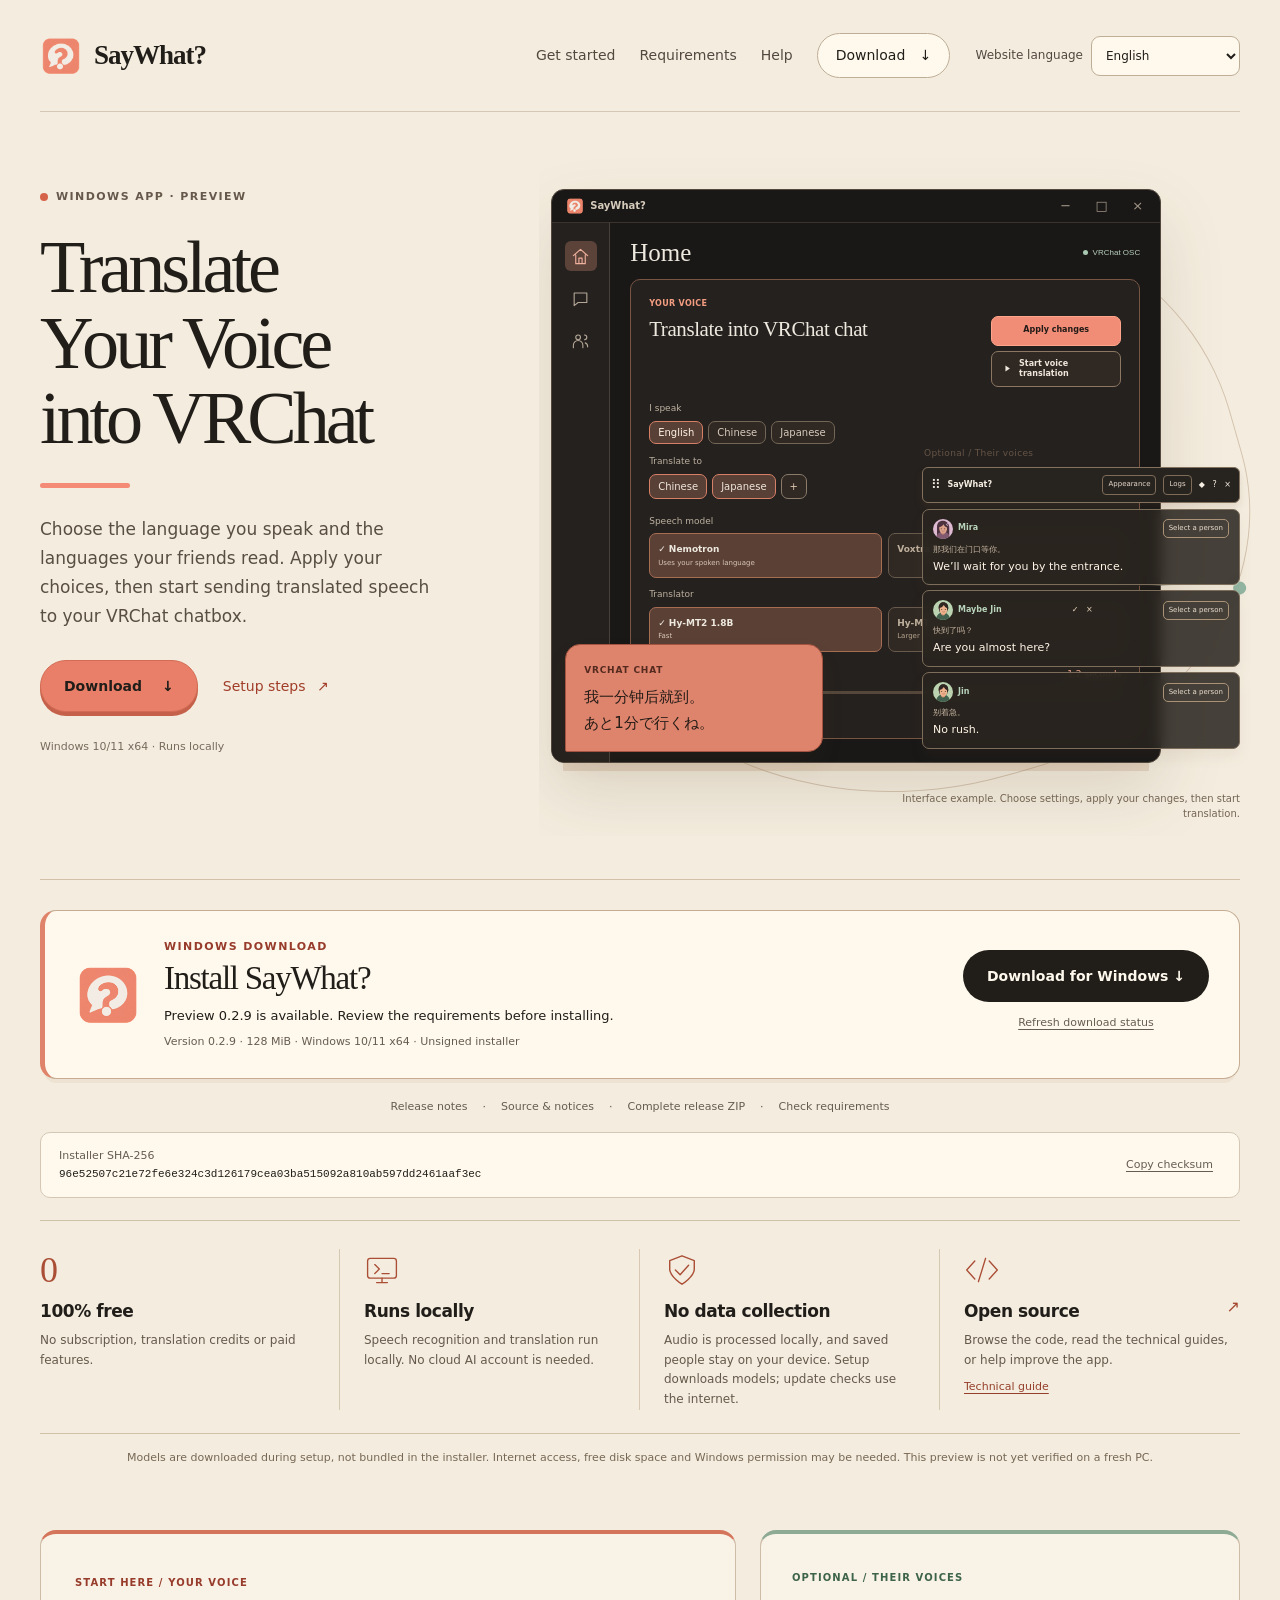
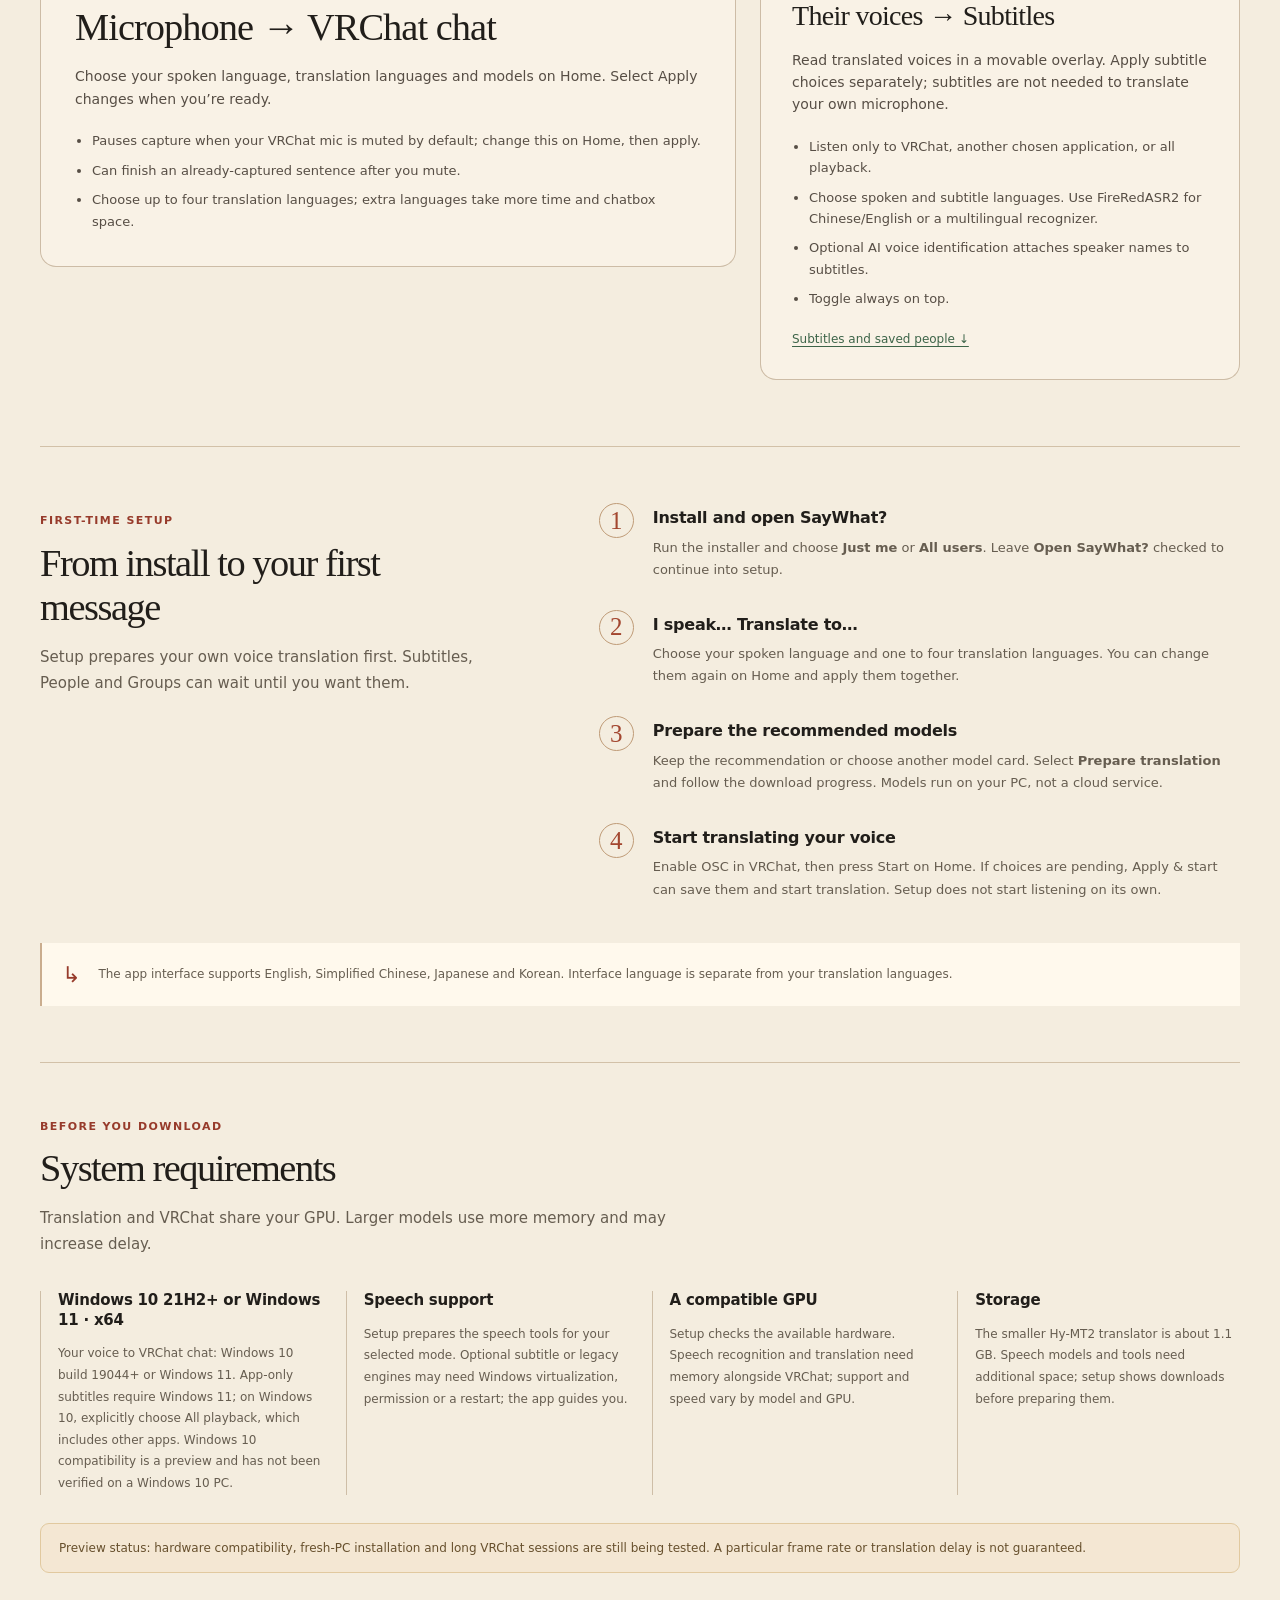
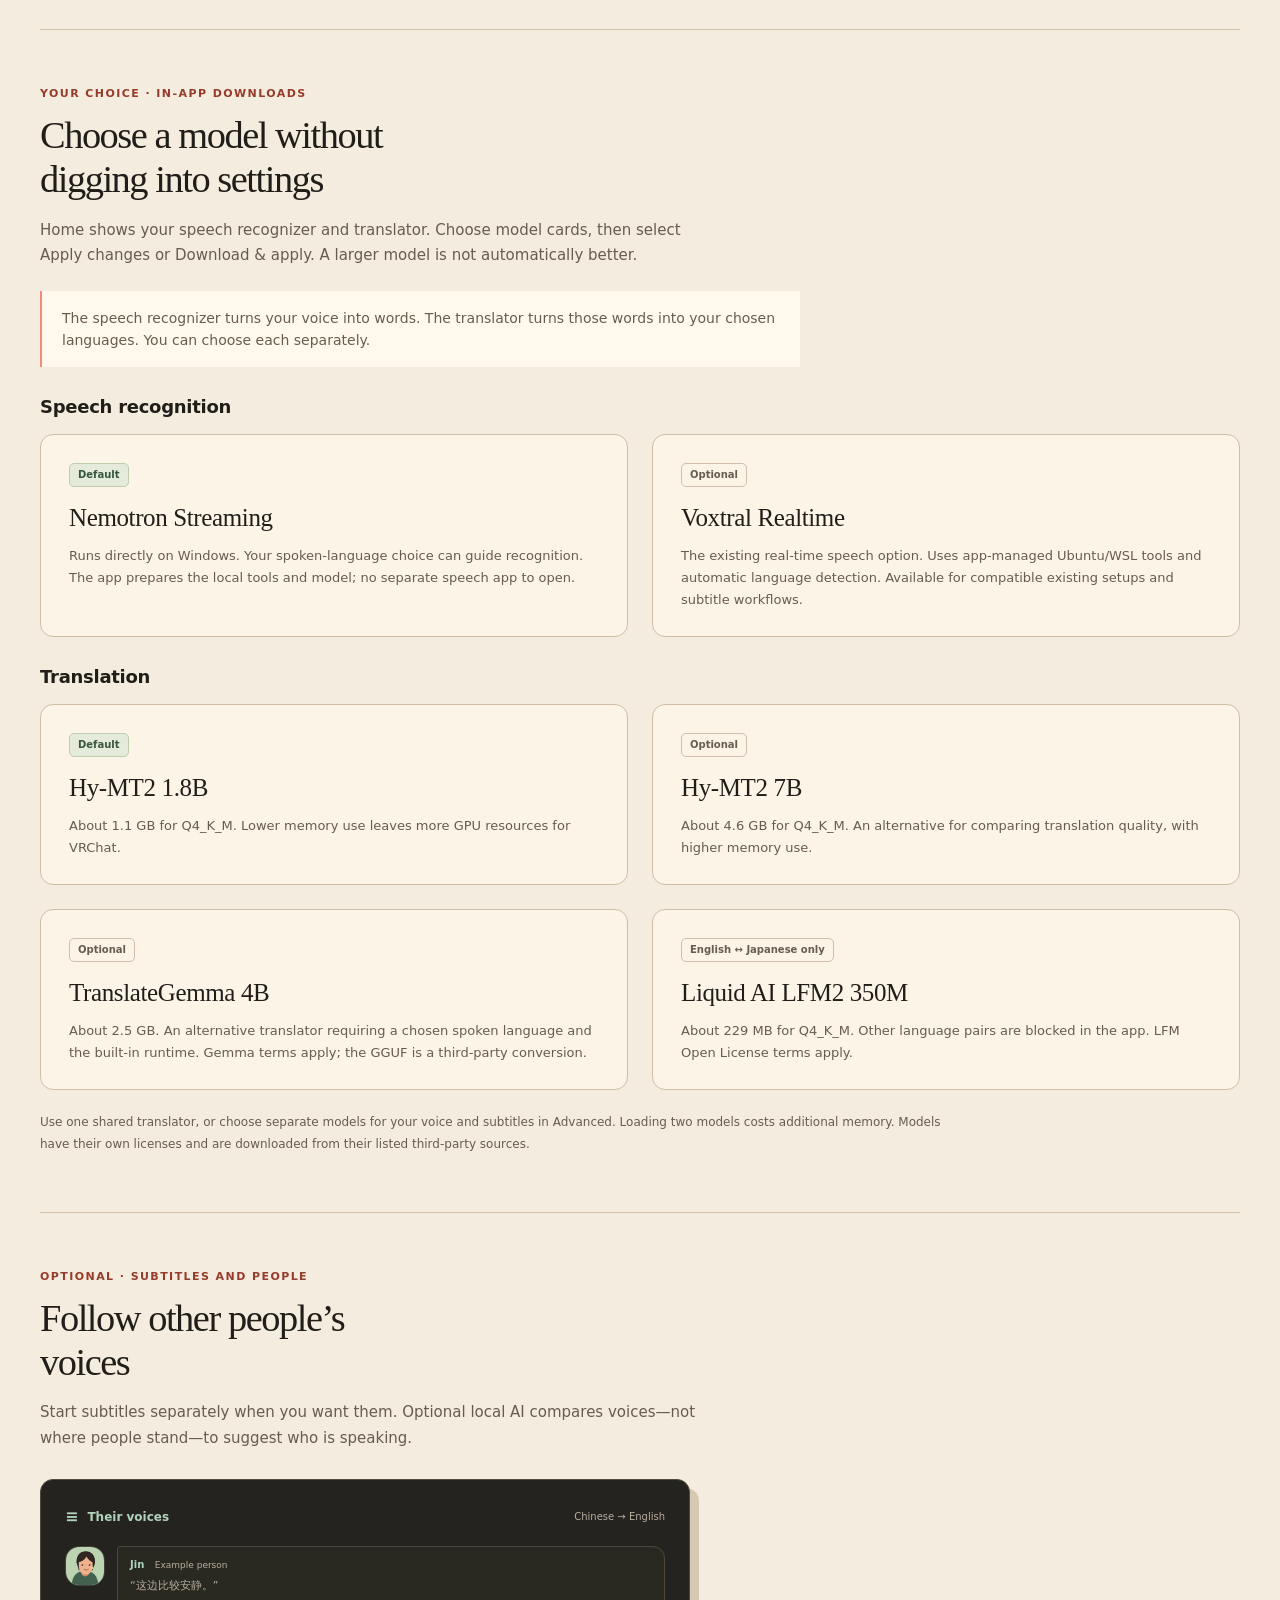
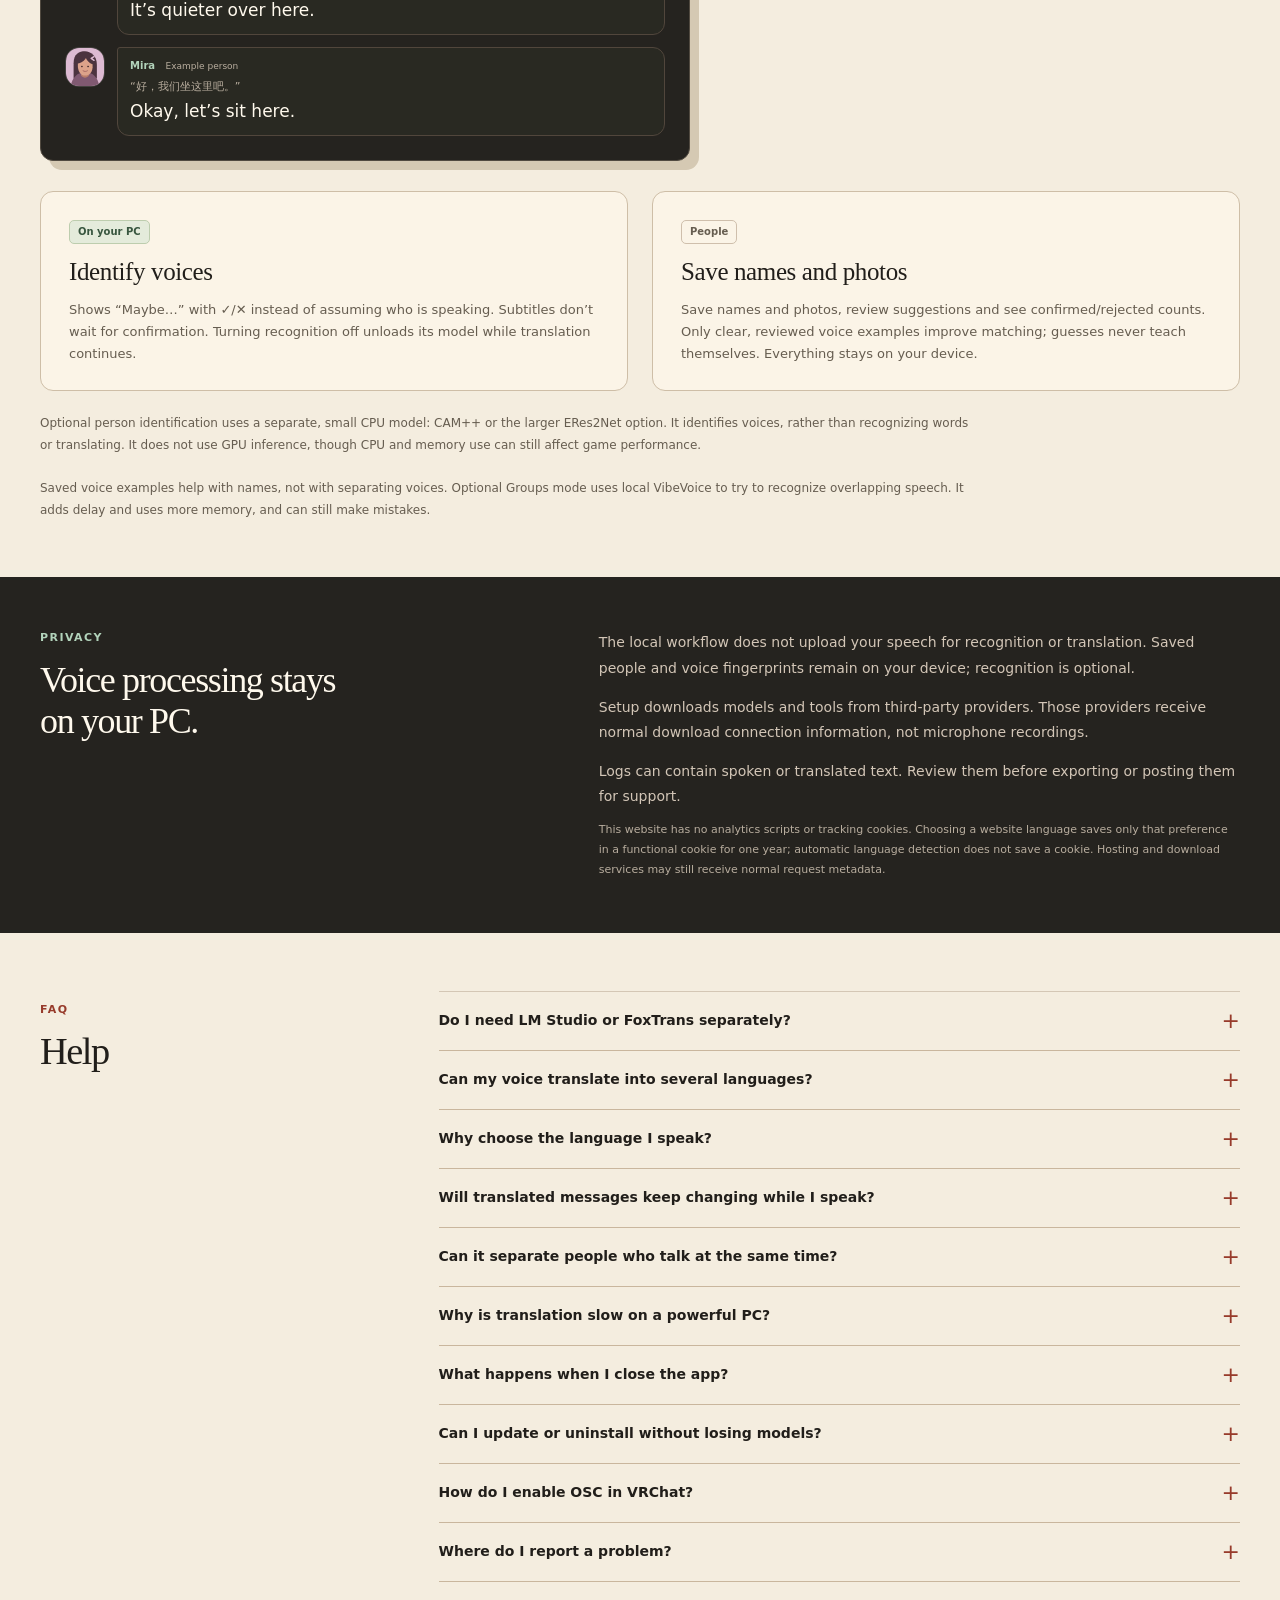
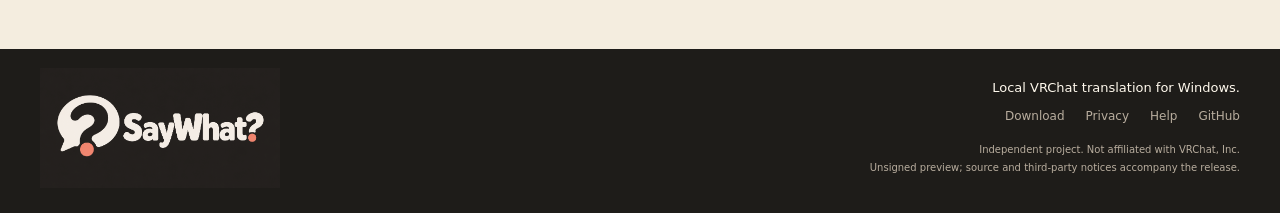
==== commit 15746a51: "Batch Home choices behind explicit apply actions" ====
--- a/Website/public/index.html
+++ b/Website/public/index.html
@@ -33,7 +33,7 @@
         <div class="hero-copy">
           <p class="eyebrow"><span class="small-dot" aria-hidden="true"></span> <span data-i18n="hero.eyebrow">Windows app · Preview</span></p>
           <h1 id="intro-title" data-i18n="hero.title">Translate Your Voice into VRChat</h1>
-          <p class="hero-description" data-i18n="hero.description">Choose the language you speak and the languages your friends read. Press Start to send translated speech to your VRChat chatbox.</p>
+          <p class="hero-description" data-i18n="hero.description">Choose the language you speak and the languages your friends read. Apply your choices, then start sending translated speech to your VRChat chatbox.</p>
           <div class="hero-actions"><a class="button primary" href="#download"><span data-i18n="nav.download">Download</span> <span aria-hidden="true">↓</span></a><a class="text-link" href="#setup"><span data-i18n="hero.setup">Setup steps</span> <span aria-hidden="true">↗</span></a></div>
           <p class="small-print" data-i18n="hero.local">Windows 10/11 x64 · Runs locally</p>
         </div>
@@ -47,7 +47,7 @@
                 <div class="app-page-title"><span data-i18n="demo.home">Home</span><span class="app-connection"><span aria-hidden="true"></span><span lang="en">VRChat OSC</span></span></div>
                 <div class="voice-panel">
                   <span class="app-kicker" data-i18n="demo.appTitle">Your voice</span>
-                  <div class="mock-heading"><h2 data-i18n="demo.panelTitle">Translate into VRChat chat</h2><span class="app-start"><svg viewBox="0 0 20 20" aria-hidden="true"><path d="m7 4 9 6-9 6Z"/></svg><span data-i18n="demo.start">Start voice translation</span></span></div>
+                  <div class="mock-heading"><h2 data-i18n="demo.panelTitle">Translate into VRChat chat</h2><div class="mock-actions"><span class="app-apply" data-i18n="demo.apply">Apply changes</span><span class="app-start"><svg viewBox="0 0 20 20" aria-hidden="true"><path d="m7 4 9 6-9 6Z"/></svg><span data-i18n="demo.start">Start voice translation</span></span></div></div>
                   <div class="app-language-row"><div><span class="app-label" data-i18n="demo.speak">I speak</span><div class="mock-language-chips"><span class="app-choice selected" data-i18n="demo.english">English</span><span class="app-choice" data-i18n="demo.chinese">Chinese</span><span class="app-choice" data-i18n="demo.japanese">Japanese</span></div></div><div class="app-targets"><span class="app-label" data-i18n="demo.translate">Translate to</span><div><span class="target-chip" data-i18n="demo.chinese">Chinese</span><span class="target-chip" data-i18n="demo.japanese">Japanese</span><span class="add-chip" aria-hidden="true">+</span></div></div></div>
                   <div class="app-models"><div><span class="app-label" data-i18n="demo.speechModel">Speech model</span><div class="mini-model-row"><span class="mini-model"><b lang="en">✓ Nemotron</b><small data-i18n="demo.native">Uses your spoken language</small></span><span class="mini-model unselected"><b lang="en">Voxtral</b></span></div></div><div><span class="app-label" data-i18n="demo.translationModel">Translator</span><div class="mini-model-row"><span class="mini-model"><b lang="en">✓ Hy-MT2 1.8B</b><small data-i18n="demo.fast">Fast</small></span><span class="mini-model unselected"><b lang="en">Hy-MT2 7B</b><small data-i18n="demo.larger">Larger</small></span></div></div></div>
                   <div class="app-timing"><span data-i18n="demo.pause">Finish after a pause</span><b data-i18n="demo.pauseValue">1.2 seconds</b></div>
@@ -65,7 +65,7 @@
             <div class="mini-bubble"><div class="mini-person"><img src="assets/person-ari.svg" alt="" width="20" height="20"><b><span data-i18n="demo.maybe">Maybe</span> <span lang="en">Jin</span></b><span class="mini-review" aria-hidden="true">✓ &nbsp; ×</span><span class="mini-person-action" data-i18n="demo.person">Select a person</span></div><p class="mini-source" lang="zh-Hans">快到了吗？</p><p lang="en">Are you almost here?</p></div>
             <div class="mini-bubble"><div class="mini-person"><img src="assets/person-ari.svg" alt="" width="20" height="20"><b lang="en">Jin</b><span class="mini-person-action" data-i18n="demo.person">Select a person</span></div><p class="mini-source" lang="zh-Hans">别着急。</p><p lang="en">No rush.</p></div>
           </div>
-          <figcaption id="example-caption" data-i18n="demo.caption">Interface example. You choose the languages, models and timing.</figcaption>
+          <figcaption id="example-caption" data-i18n="demo.caption">Interface example. Choose settings, apply your changes, then start translation.</figcaption>
         </figure>
       </section>
     </div>
@@ -90,13 +90,13 @@
     </section>
 
     <section class="features wrap voice-first-features" data-i18n-aria-label="features.label" aria-label="Translation features">
-      <article class="feature-card own-card"><span class="feature-number" data-i18n="features.yourVoice">Start here / Your voice</span><h2 data-i18n="features.chatTitle">Microphone → VRChat chat</h2><p data-i18n="features.chatDescription">Your spoken language, translation languages and models stay visible on Home. Click a choice to change it—no settings hunt.</p><ul><li data-i18n="features.chatMute">Pauses capture when your VRChat mic is muted by default; toggle this on Home.</li><li data-i18n="features.chatFinish">Can finish an already-captured sentence after you mute.</li><li data-i18n="features.chatEarly">Choose up to four translation languages; extra languages take more time and chatbox space.</li></ul></article>
-      <article class="feature-card subtitles-card"><span class="feature-number" data-i18n="features.theirVoices">Optional / Their voices</span><h2 data-i18n="features.subtitlesTitle">Their voices → Subtitles</h2><p data-i18n="features.subtitlesDescription">Read translated voices in a movable window. This is a separate feature: it is not needed to translate your own microphone.</p><ul><li data-i18n="features.subtitlesCapture">Listen only to VRChat, another chosen application, or all playback.</li><li data-i18n="features.subtitlesLanguage">Choose spoken and subtitle languages. Use FireRedASR2 for Chinese/English or a multilingual recognizer.</li><li data-i18n="features.subtitlesSpeakers">Optional AI voice identification attaches speaker names to subtitles.</li><li data-i18n="features.subtitlesTop">Toggle always on top.</li></ul><a class="secondary-feature-link" href="#speakers" data-i18n="features.subtitlesMore">Subtitles and saved people ↓</a></article>
+      <article class="feature-card own-card"><span class="feature-number" data-i18n="features.yourVoice">Start here / Your voice</span><h2 data-i18n="features.chatTitle">Microphone → VRChat chat</h2><p data-i18n="features.chatDescription">Choose your spoken language, translation languages and models on Home. Select Apply changes when you’re ready.</p><ul><li data-i18n="features.chatMute">Pauses capture when your VRChat mic is muted by default; change this on Home, then apply.</li><li data-i18n="features.chatFinish">Can finish an already-captured sentence after you mute.</li><li data-i18n="features.chatEarly">Choose up to four translation languages; extra languages take more time and chatbox space.</li></ul></article>
+      <article class="feature-card subtitles-card"><span class="feature-number" data-i18n="features.theirVoices">Optional / Their voices</span><h2 data-i18n="features.subtitlesTitle">Their voices → Subtitles</h2><p data-i18n="features.subtitlesDescription">Read translated voices in a movable overlay. Apply subtitle choices separately; subtitles are not needed to translate your own microphone.</p><ul><li data-i18n="features.subtitlesCapture">Listen only to VRChat, another chosen application, or all playback.</li><li data-i18n="features.subtitlesLanguage">Choose spoken and subtitle languages. Use FireRedASR2 for Chinese/English or a multilingual recognizer.</li><li data-i18n="features.subtitlesSpeakers">Optional AI voice identification attaches speaker names to subtitles.</li><li data-i18n="features.subtitlesTop">Toggle always on top.</li></ul><a class="secondary-feature-link" href="#speakers" data-i18n="features.subtitlesMore">Subtitles and saved people ↓</a></article>
     </section>
 
     <section id="setup" class="setup-section wrap" aria-labelledby="setup-title">
       <div class="section-intro"><p class="eyebrow" data-i18n="setup.eyebrow">First-time setup</p><h2 id="setup-title" data-i18n="setup.title">From install to your first message</h2><p data-i18n="setup.description">Setup prepares your own voice translation first. Subtitles, People and Groups can wait until you want them.</p></div>
-      <ol class="setup-steps"><li><span class="step-number">1</span><div><h3 data-i18n="setup.installTitle">Install and open SayWhat?</h3><p data-i18n="setup.installDescription" data-i18n-rich>Run the installer and choose <strong>Just me</strong> or <strong>All users</strong>. Leave <strong>Open SayWhat?</strong> checked to continue into setup.</p></div></li><li><span class="step-number">2</span><div><h3 data-i18n="setup.languagesTitle">I speak… Translate to…</h3><p data-i18n="setup.languagesDescription">Choose your spoken language and one to four translation languages. You can change them again directly on Home.</p></div></li><li><span class="step-number">3</span><div><h3 data-i18n="setup.modelsTitle">Prepare the recommended models</h3><p data-i18n="setup.modelsDescription" data-i18n-rich>Keep the recommendation or choose another model card. Select <strong>Prepare translation</strong> and follow the download progress. Models run on your PC, not a cloud service.</p></div></li><li><span class="step-number">4</span><div><h3 data-i18n="setup.startTitle">Start translating your voice</h3><p data-i18n="setup.startDescription">Enable OSC in VRChat, then press Start on Home. Setup does not start listening on its own. Help in the app explains the VRChat connection if you need it.</p></div></li></ol>
+      <ol class="setup-steps"><li><span class="step-number">1</span><div><h3 data-i18n="setup.installTitle">Install and open SayWhat?</h3><p data-i18n="setup.installDescription" data-i18n-rich>Run the installer and choose <strong>Just me</strong> or <strong>All users</strong>. Leave <strong>Open SayWhat?</strong> checked to continue into setup.</p></div></li><li><span class="step-number">2</span><div><h3 data-i18n="setup.languagesTitle">I speak… Translate to…</h3><p data-i18n="setup.languagesDescription">Choose your spoken language and one to four translation languages. You can change them again on Home and apply them together.</p></div></li><li><span class="step-number">3</span><div><h3 data-i18n="setup.modelsTitle">Prepare the recommended models</h3><p data-i18n="setup.modelsDescription" data-i18n-rich>Keep the recommendation or choose another model card. Select <strong>Prepare translation</strong> and follow the download progress. Models run on your PC, not a cloud service.</p></div></li><li><span class="step-number">4</span><div><h3 data-i18n="setup.startTitle">Start translating your voice</h3><p data-i18n="setup.startDescription">Enable OSC in VRChat, then press Start on Home. If choices are pending, Apply &amp; start can save them and start translation. Setup does not start listening on its own.</p></div></li></ol>
       <div class="setup-note"><span aria-hidden="true">↳</span><p data-i18n="setup.note">The app interface supports English, Simplified Chinese, Japanese and Korean. Interface language is separate from your translation languages.</p></div>
     </section>
 
@@ -107,7 +107,7 @@
     </section>
 
     <section id="models" class="model-section wrap" aria-labelledby="models-title">
-      <div class="section-intro"><p class="eyebrow" data-i18n="models.eyebrow">Your choice · In-app downloads</p><h2 id="models-title" data-i18n="models.title">Choose a model without digging into settings</h2><p data-i18n="models.description">Home shows the speech recognizer and translator in use. Click to compare model cards, read what each does and download or switch. A larger model is not automatically better.</p></div>
+      <div class="section-intro"><p class="eyebrow" data-i18n="models.eyebrow">Your choice · In-app downloads</p><h2 id="models-title" data-i18n="models.title">Choose a model without digging into settings</h2><p data-i18n="models.description">Home shows your speech recognizer and translator. Choose model cards, then select Apply changes or Download &amp; apply. A larger model is not automatically better.</p></div>
       <p class="model-explanation" data-i18n="models.roles">The speech recognizer turns your voice into words. The translator turns those words into your chosen languages. You can choose each separately.</p>
       <h3 class="model-category" data-i18n="models.speechTitle">Speech recognition</h3>
       <div class="model-options speech-model-options"><article class="model-option"><span class="model-tag recommended" data-i18n="models.default">Default</span><h4 lang="en">Nemotron Streaming</h4><p data-i18n="models.nativeSpeech">Runs directly on Windows. Your spoken-language choice can guide recognition. The app prepares the local tools and model; no separate speech app to open.</p></article><article class="model-option"><span class="model-tag" data-i18n="models.optional">Optional</span><h4 lang="en">Voxtral Realtime</h4><p data-i18n="models.legacySpeech">The existing real-time speech option. Uses app-managed Ubuntu/WSL tools and automatic language detection. Available for compatible existing setups and subtitle workflows.</p></article></div>
--- a/Website/public/refresh.css
+++ b/Website/public/refresh.css
@@ -37,6 +37,7 @@
 .app-slider{height:3px;background:#56473b;position:relative;border-radius:3px;margin:10px 0 15px}.app-slider>span{display:block;width:28%;height:100%;background:#e88c71}.app-slider i{position:absolute;top:-3px;left:27%;width:9px;height:9px;border-radius:50%;background:#f19a80}
 .app-mute{display:flex;align-items:center;gap:6px;font-size:8px;color:#d2c9bd;line-height:1.45;margin-bottom:13px}.mock-check{background:#f08d76;color:#2a201b;border-radius:4px;width:13px;height:13px;display:grid;place-items:center;flex:none}
 .app-start{display:flex;align-items:center;justify-content:center;gap:7px;color:#231b17;font-size:10px;font-weight:600;background:#f18d77;border:1px solid #ffa58b;border-radius:7px;min-height:34px;padding:7px 10px}.app-start svg{width:11px;height:11px;fill:currentColor}
+.mock-actions{display:flex;flex-direction:column;align-items:stretch;gap:5px;flex:none;width:130px;max-width:100%}.app-apply{display:flex;align-items:center;justify-content:center;min-height:30px;padding:6px 8px;background:#f18d77;color:#231b17;border:1px solid #ffa58b;border-radius:7px;font-size:8px;line-height:1.3;text-align:center;font-weight:600}.mock-actions .app-start{max-width:none;background:#302923;color:#efe6dc;border-color:#8c7763}
 .app-kicker{color:#f39d81;font-size:8px;line-height:1.2;font-weight:650;display:block;margin-bottom:7px;text-transform:uppercase;letter-spacing:.04em}.mock-heading{display:flex;align-items:flex-start;justify-content:space-between;gap:10px;margin-bottom:15px}.mock-heading h2{font-size:21px;line-height:1.25;margin:0;max-width:220px}.mock-heading .app-start{font-size:8px;min-height:30px;max-width:130px;line-height:1.3;flex:none}.app-language-row{display:grid;grid-template-columns:1fr;gap:11px}.mock-language-chips{display:flex;flex-wrap:wrap;gap:5px}.app-choice{gap:0;padding:5px 8px;color:#d6cabc;border-color:#736657}.app-choice.selected{border-color:#d88067;background:#594036;color:#fff3e6}.app-models{grid-template-columns:1fr;gap:10px}.mini-model-row{display:grid;grid-template-columns:1fr 1fr;gap:6px}.mini-model{min-height:43px;display:flex;align-items:flex-start;justify-content:flex-start;flex-direction:column;gap:3px}.mini-model small{color:#d8c7b6;font-size:7px;line-height:1.35}.mini-model.unselected{background:#302923;border-color:#685a4c;color:#bfb09d}.mini-model.unselected small{color:#b7a68f}.app-mute{margin-bottom:0}
 .scene-output{position:absolute;left:14px;top:480px;width:258px;padding:18px 18px 15px;background:#de836c;color:#261d17;border:1px solid #a45440;border-radius:15px 15px 15px 2px;box-shadow:0 12px 22px #69482b14;transform:none;z-index:2}
 .output-label{display:block;font-size:9px;letter-spacing:.09em;text-transform:uppercase;color:#542a1f;font-weight:700;margin-bottom:8px}.scene-output p{font-size:15px;line-height:1.7}.scene-output p+p{margin-top:0}
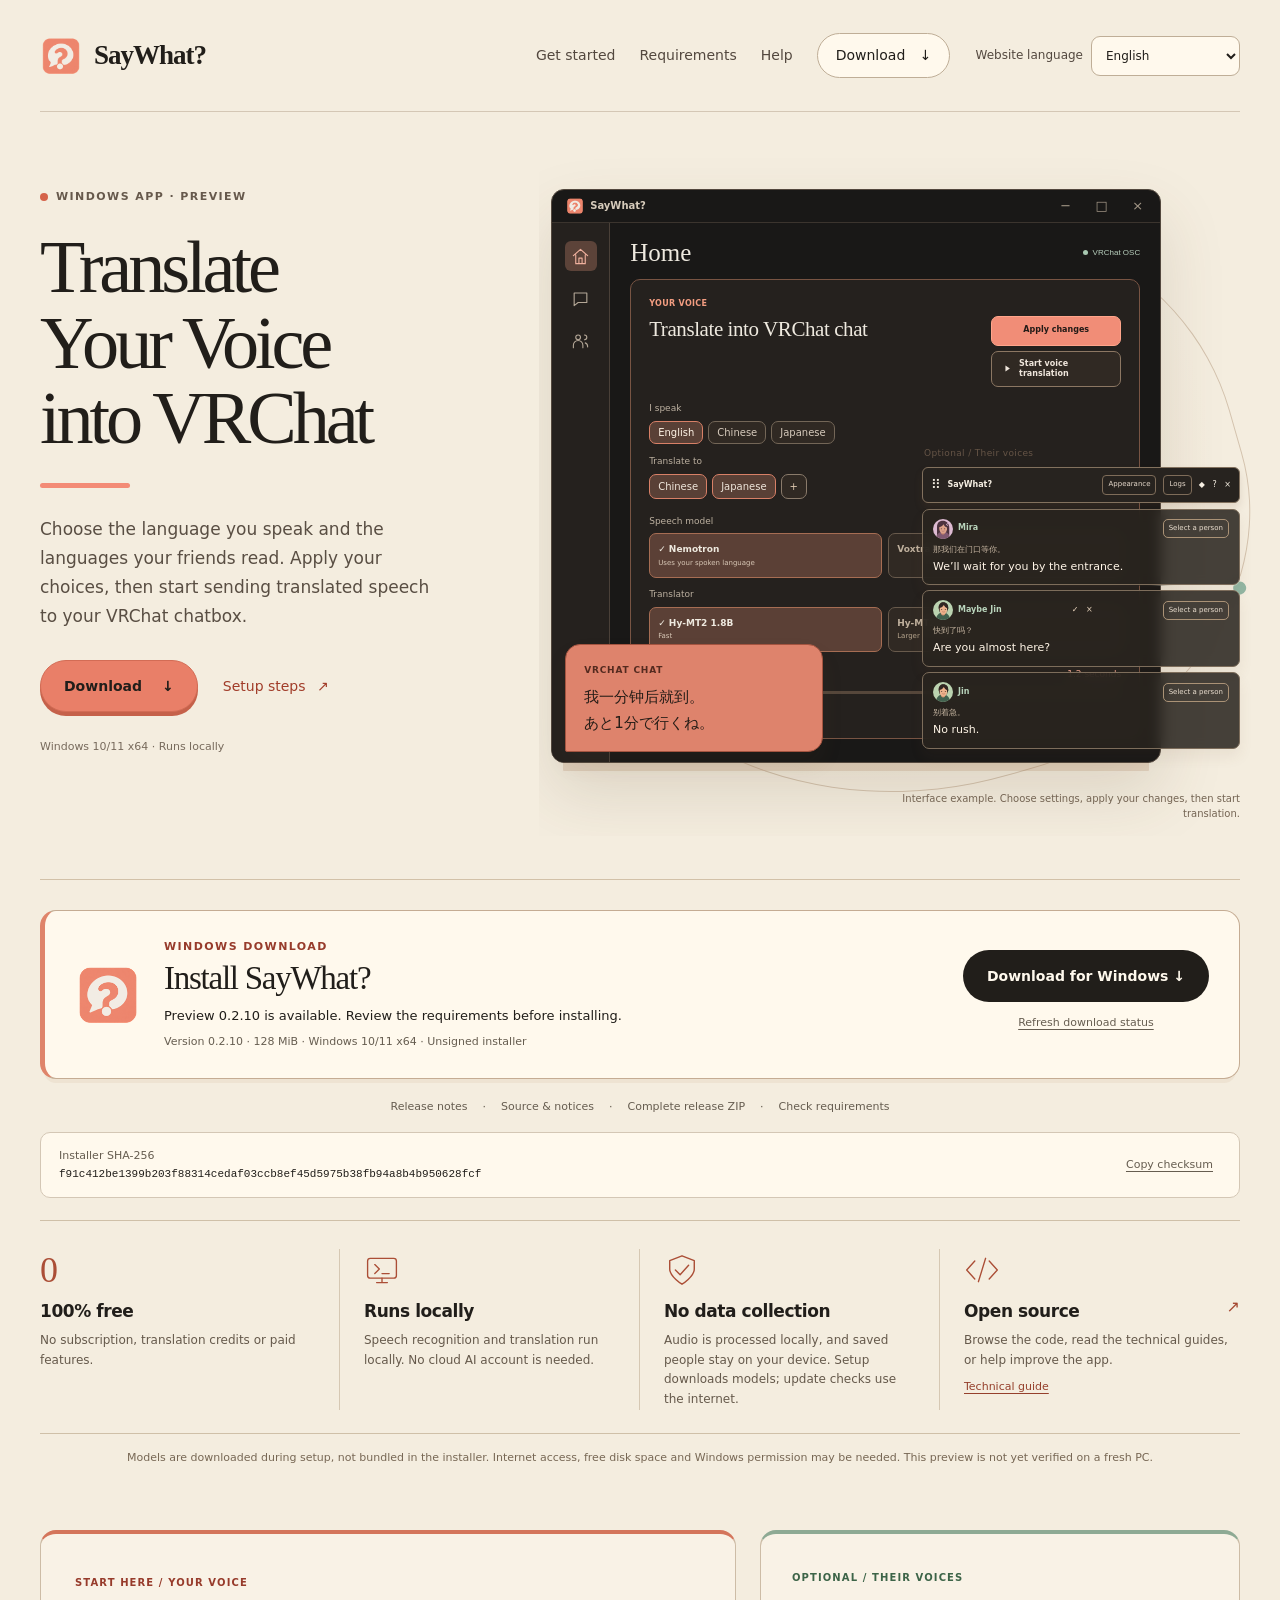
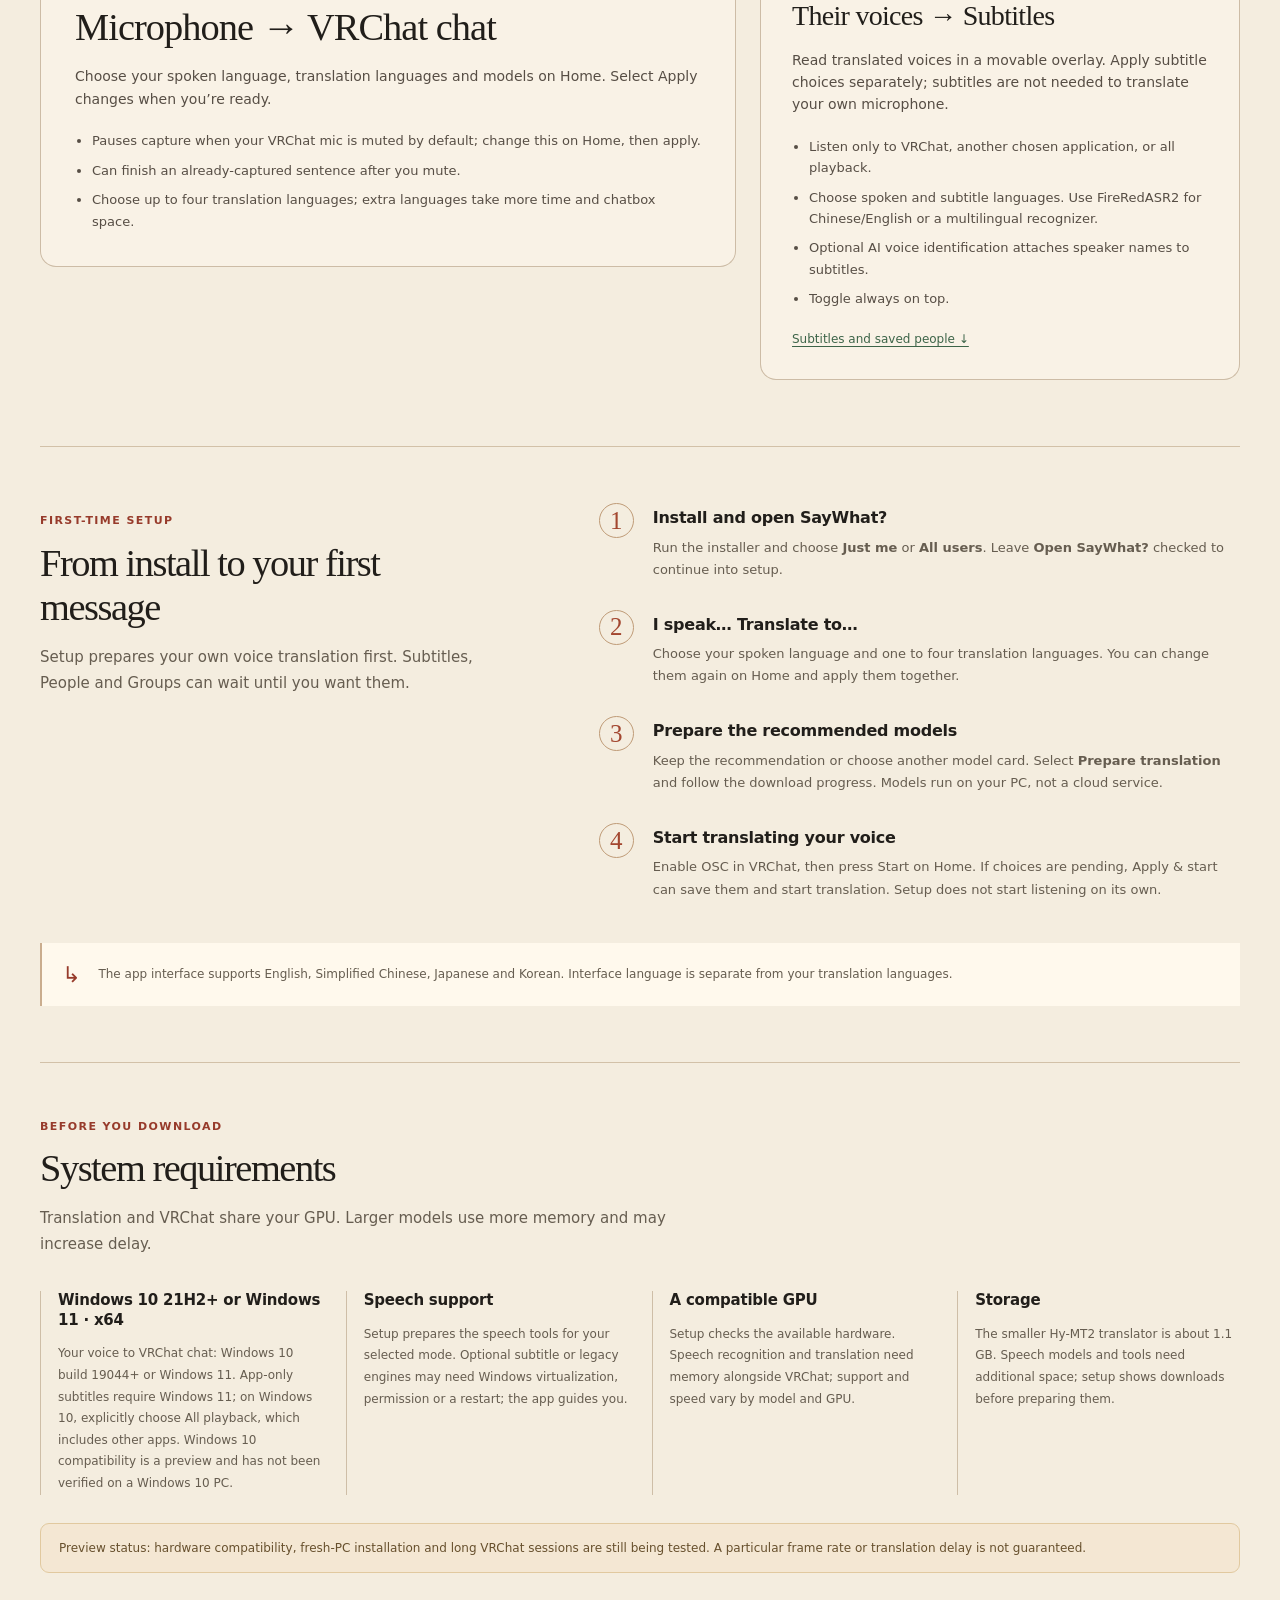
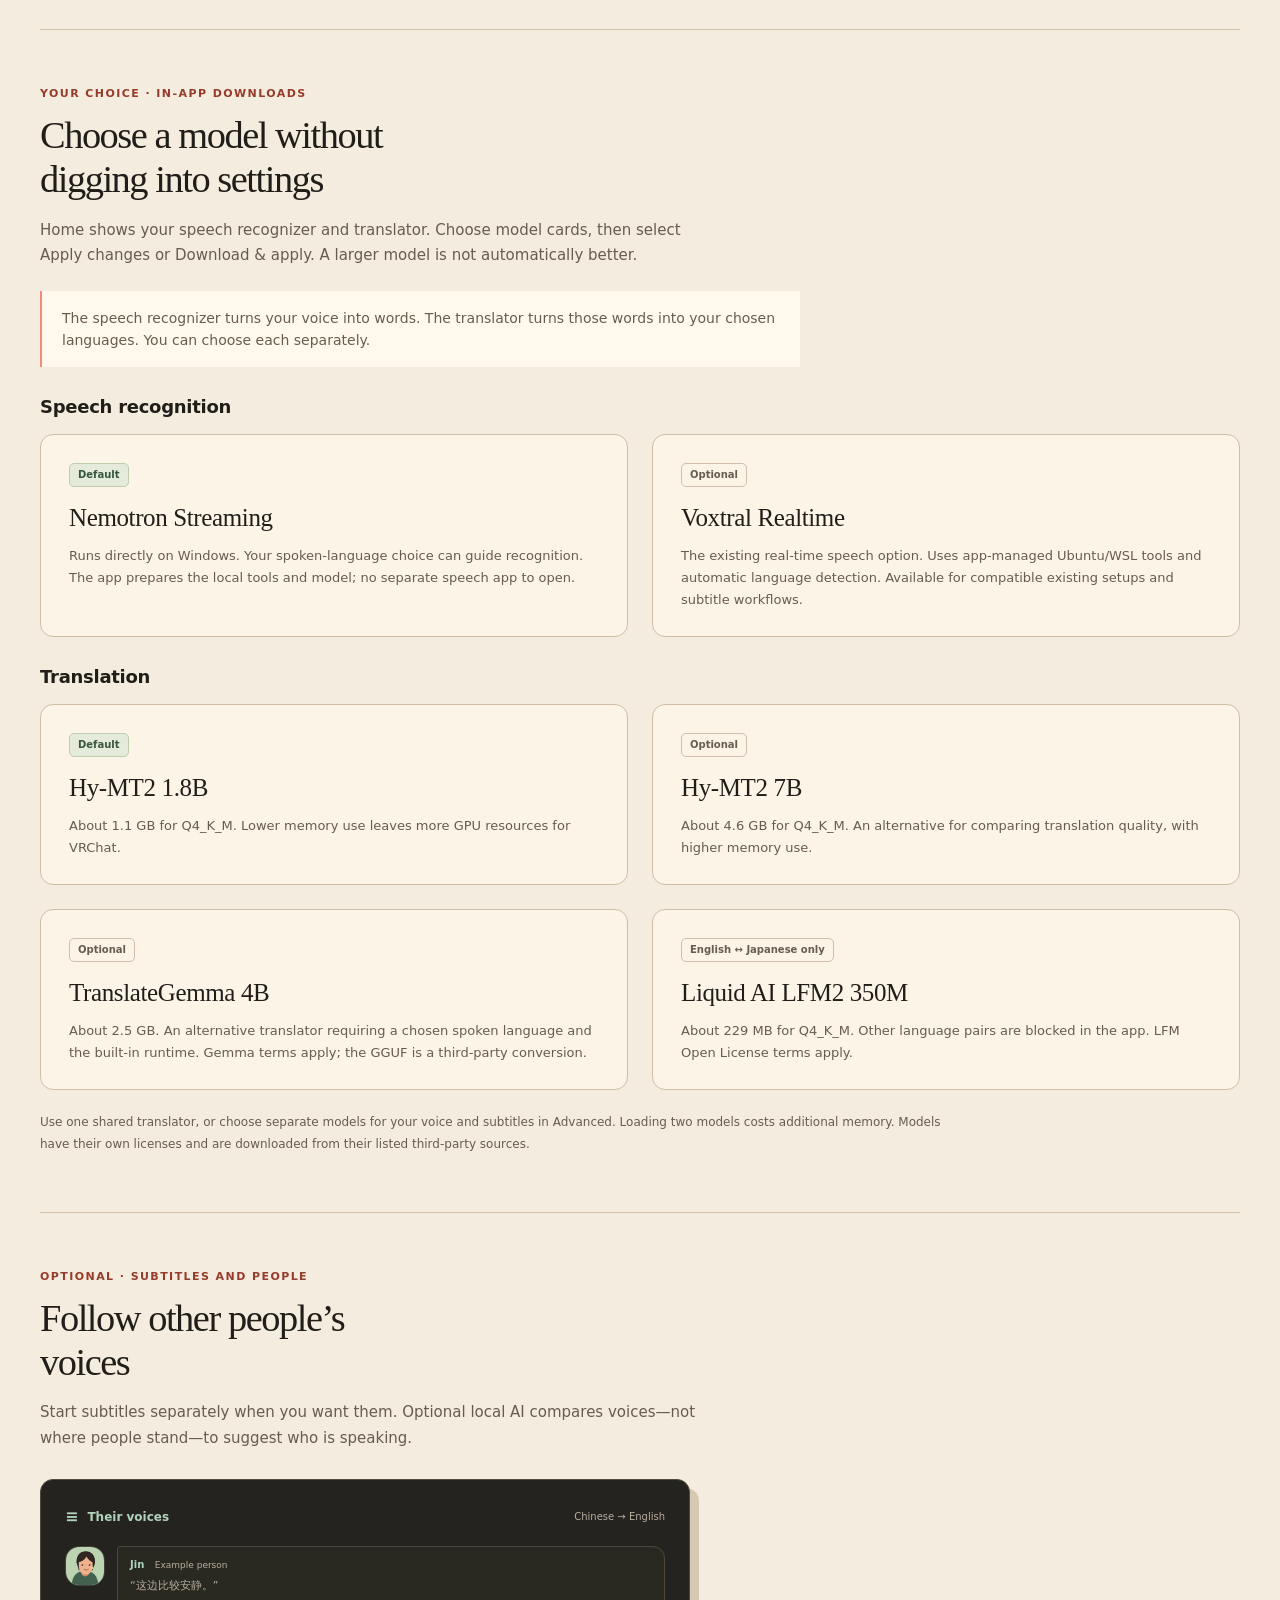
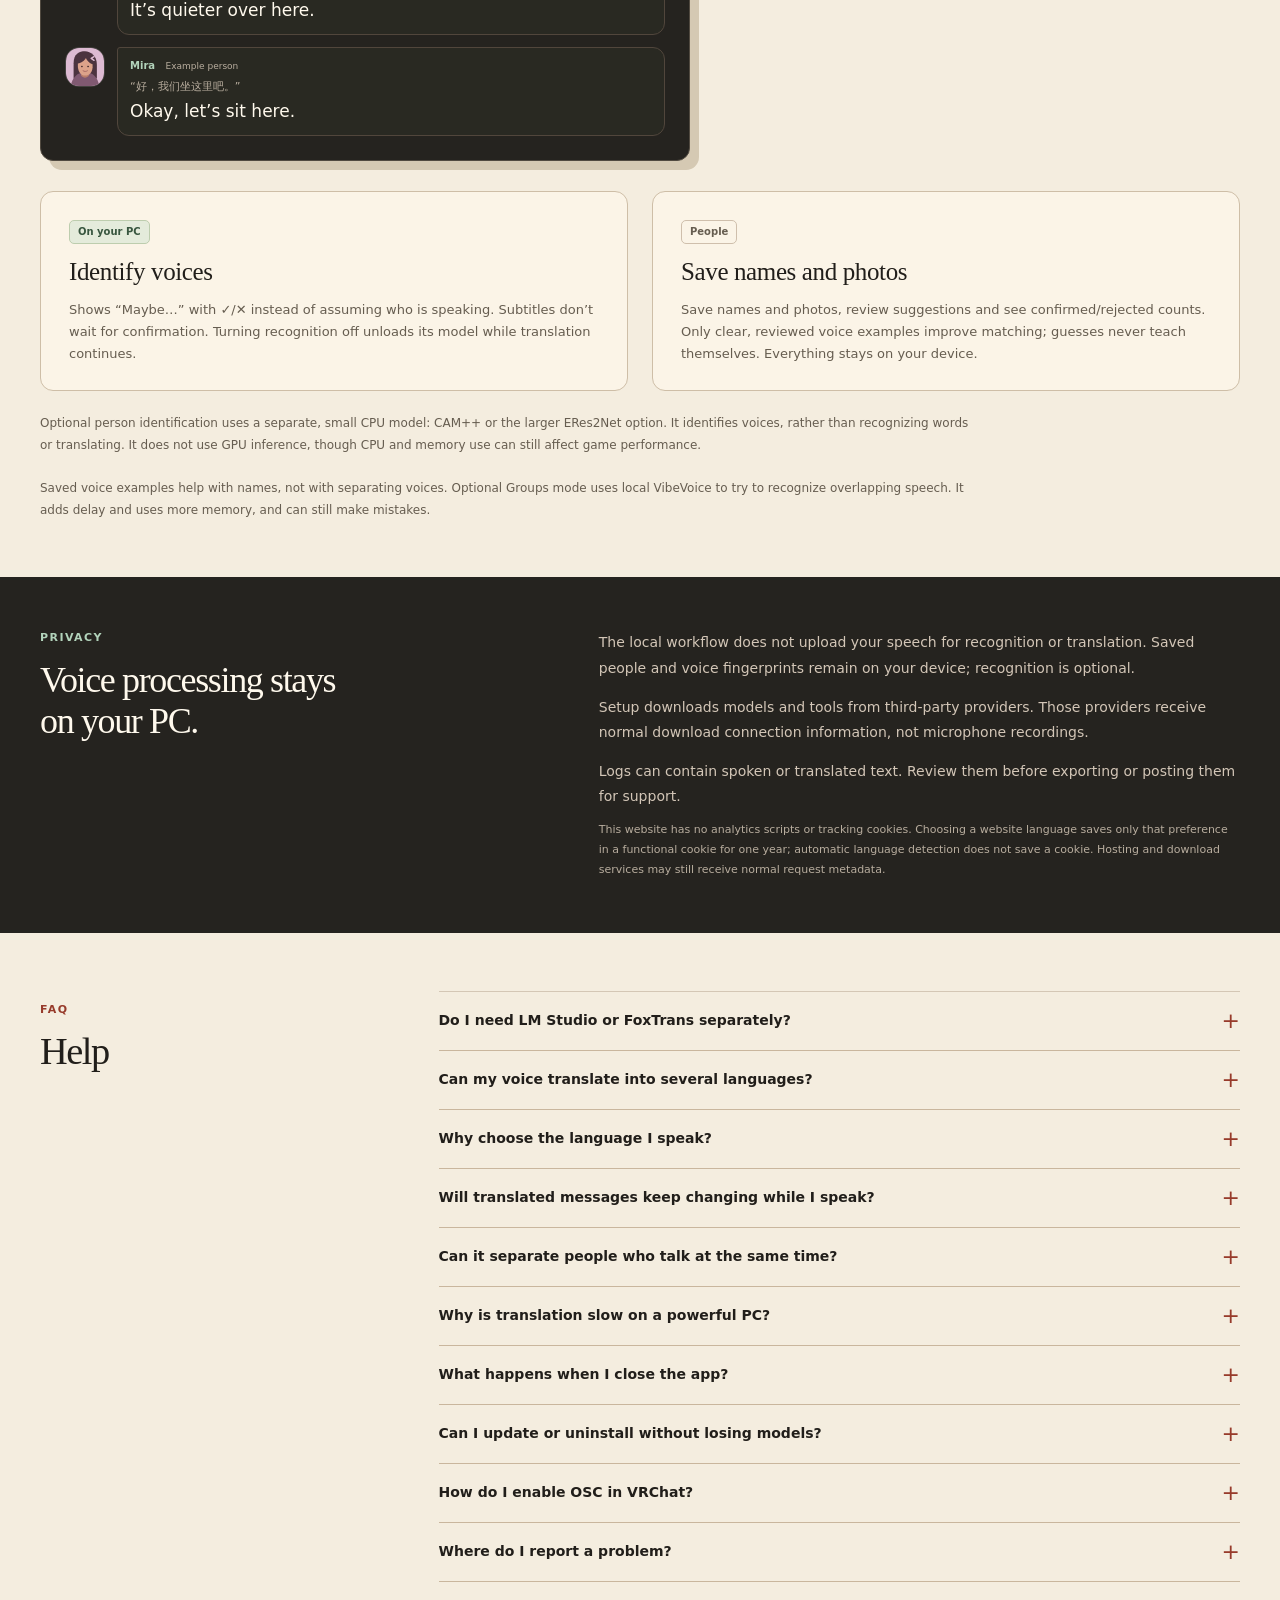
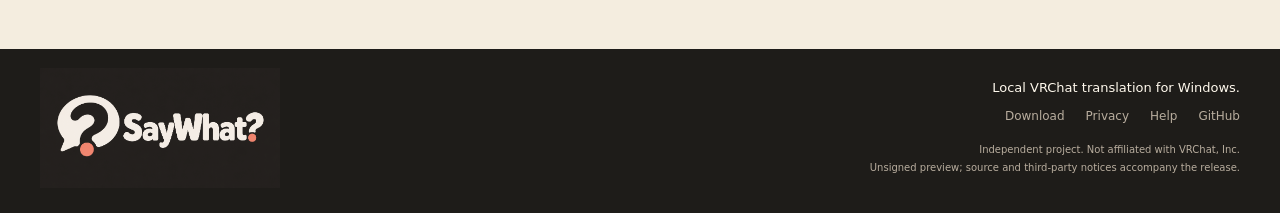
==== commit b094dca1: "Promote verified 0.2.11 with its pending Bitdefender review notice" ====
--- a/Website/public/index.html
+++ b/Website/public/index.html
@@ -77,6 +77,7 @@
         <div class="download-copy"><p class="eyebrow" data-i18n="download.eyebrow">Windows download</p><h2 id="download-title" data-i18n="download.title">Install SayWhat?</h2><p id="release-status" data-i18n="release.pendingStatus" tabindex="-1" role="status" aria-live="polite">The public installer is being prepared. Downloads are not available yet.</p><p class="release-meta" id="release-meta" data-i18n="release.pendingMeta">Preview · Windows 10/11 x64 · Unsigned installer</p></div>
         <div class="download-actions"><a class="button primary pending" id="installer-link" data-i18n="release.pendingInstaller" href="#release-status" aria-disabled="true">Installer being prepared ↓</a><button class="quiet-button" id="refresh-release" data-i18n="release.refresh" type="button">Refresh download status</button></div>
       </div>
+      <aside id="release-security-notice" class="release-security-notice" role="note" aria-labelledby="release-security-title" hidden><span class="security-notice-mark" aria-hidden="true">!</span><div><h3 id="release-security-title" data-i18n="release.securityTitle">Bitdefender review pending</h3><p id="release-security-body" data-i18n="release.securityBody">Bitdefender currently flags a component in version {version}. It has been submitted for review; a verdict is pending.</p></div></aside>
       <div class="release-links"><a id="release-notes-link" data-i18n="download.notes" href="#release-status" aria-disabled="true">Release notes</a><span aria-hidden="true">·</span><a id="source-link" data-i18n="download.source" href="#release-status" aria-disabled="true">Source &amp; notices</a><span aria-hidden="true">·</span><a id="distribution-link" data-i18n="download.zip" href="#release-status" aria-disabled="true">Complete release ZIP</a><span aria-hidden="true">·</span><a href="#requirements" data-i18n="download.requirements">Check requirements</a></div>
       <div id="checksum-panel" class="checksum-panel" hidden><div><span data-i18n="download.checksum">Installer SHA-256</span><code id="installer-sha"></code></div><button class="quiet-button" id="copy-checksum" data-i18n="download.copyChecksum" type="button">Copy checksum</button><span class="sr-only" id="copy-status" role="status" aria-live="polite"></span></div>
       <div class="download-benefits">
--- a/Website/public/refresh.css
+++ b/Website/public/refresh.css
@@ -73,3 +73,7 @@
 @media(max-width:620px){.site-header nav a:not(.nav-download){padding-block:8px}}
 
 h1,h2,h3,h4{overflow-wrap:anywhere;hyphens:auto}
+.release-security-notice{display:flex;align-items:flex-start;gap:12px;margin:16px 0 0;padding:16px 18px;border:1px solid var(--coral-dark);border-left-width:4px;border-radius:10px;background:#fbe7df;color:var(--ink)}
+.release-security-notice[hidden]{display:none}.security-notice-mark{display:grid;place-items:center;flex:none;width:24px;height:24px;margin-top:1px;border:1px solid currentColor;border-radius:50%;color:var(--coral-dark);font-size:16px;font-weight:700}
+.release-security-notice>div{min-width:0}.release-security-notice h3{margin:0 0 5px;font:650 15px/1.4 "Segoe UI",Arial,sans-serif;letter-spacing:0}.release-security-notice p{margin:0;font-size:13px;line-height:1.6;overflow-wrap:anywhere}
+@media(max-width:620px){.release-security-notice{padding:13px 14px;gap:10px}.release-security-notice h3{font-size:14px}.release-security-notice p{font-size:12px}}
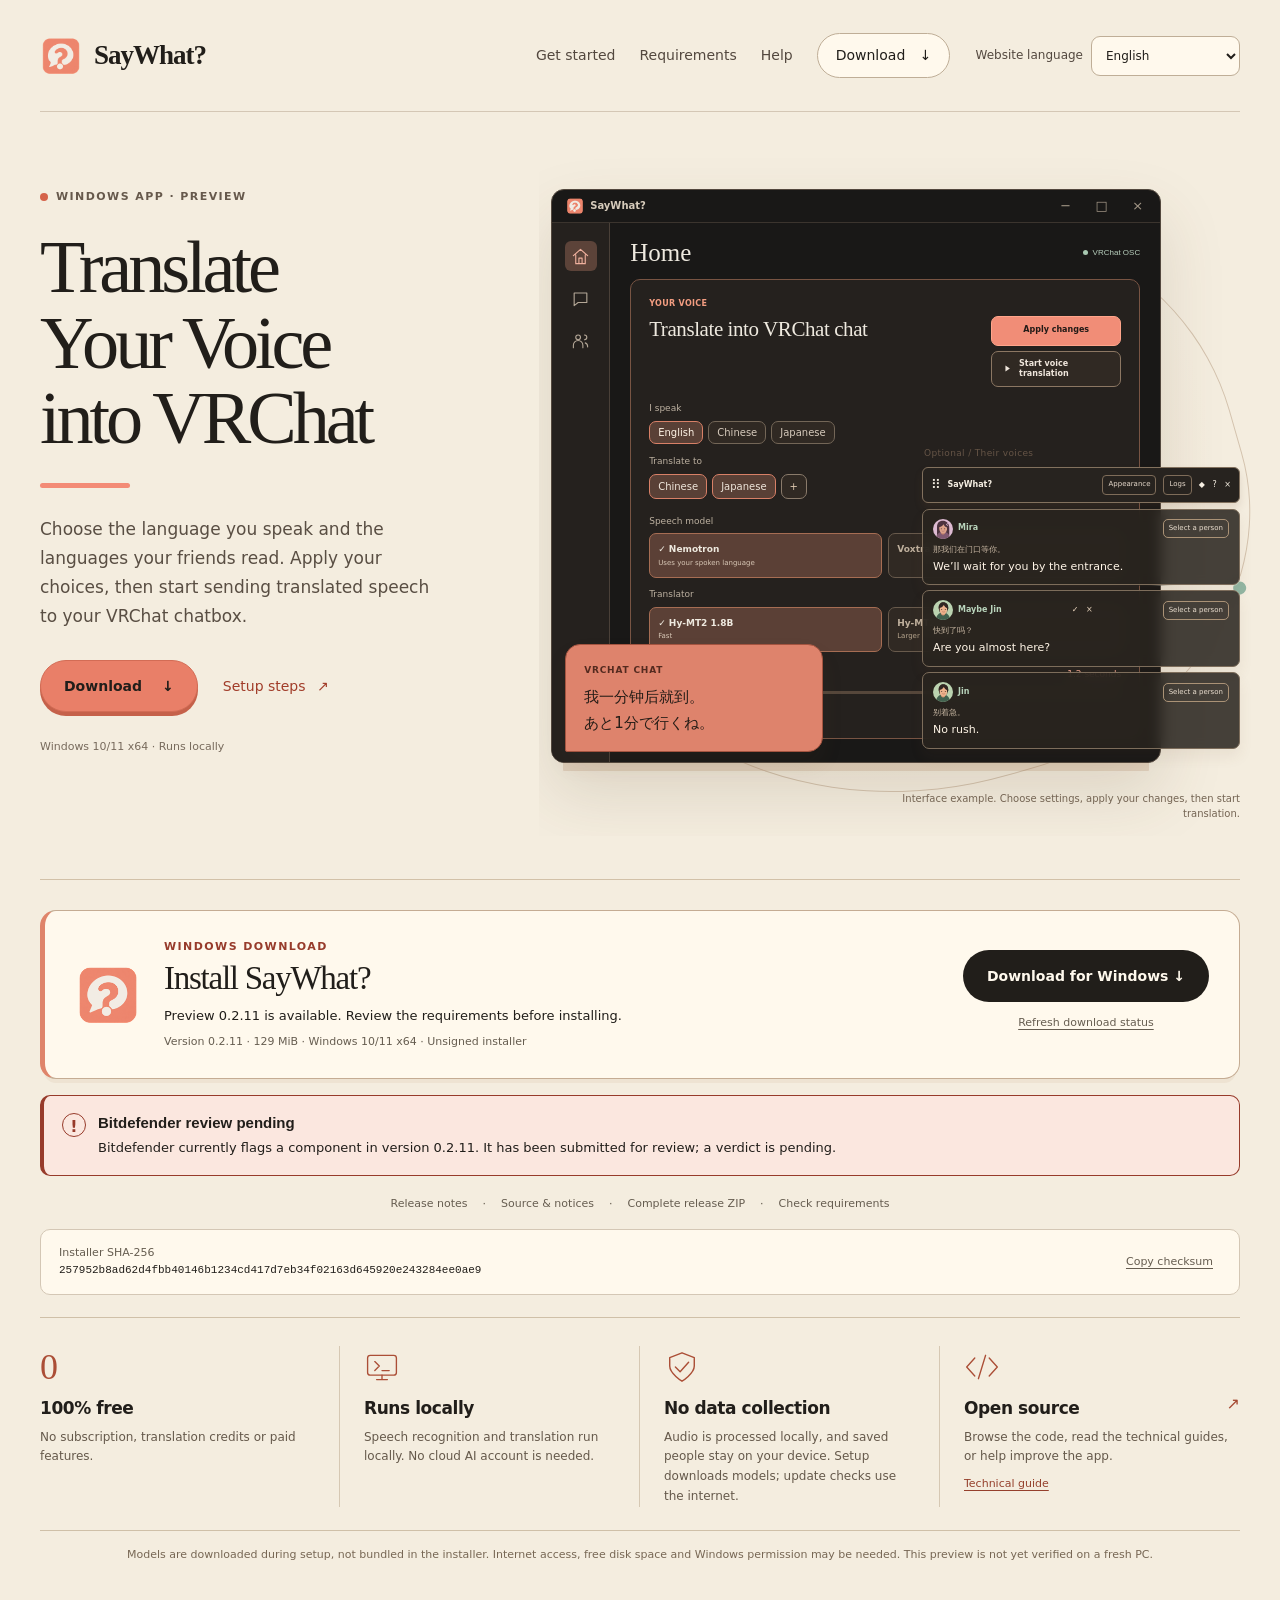
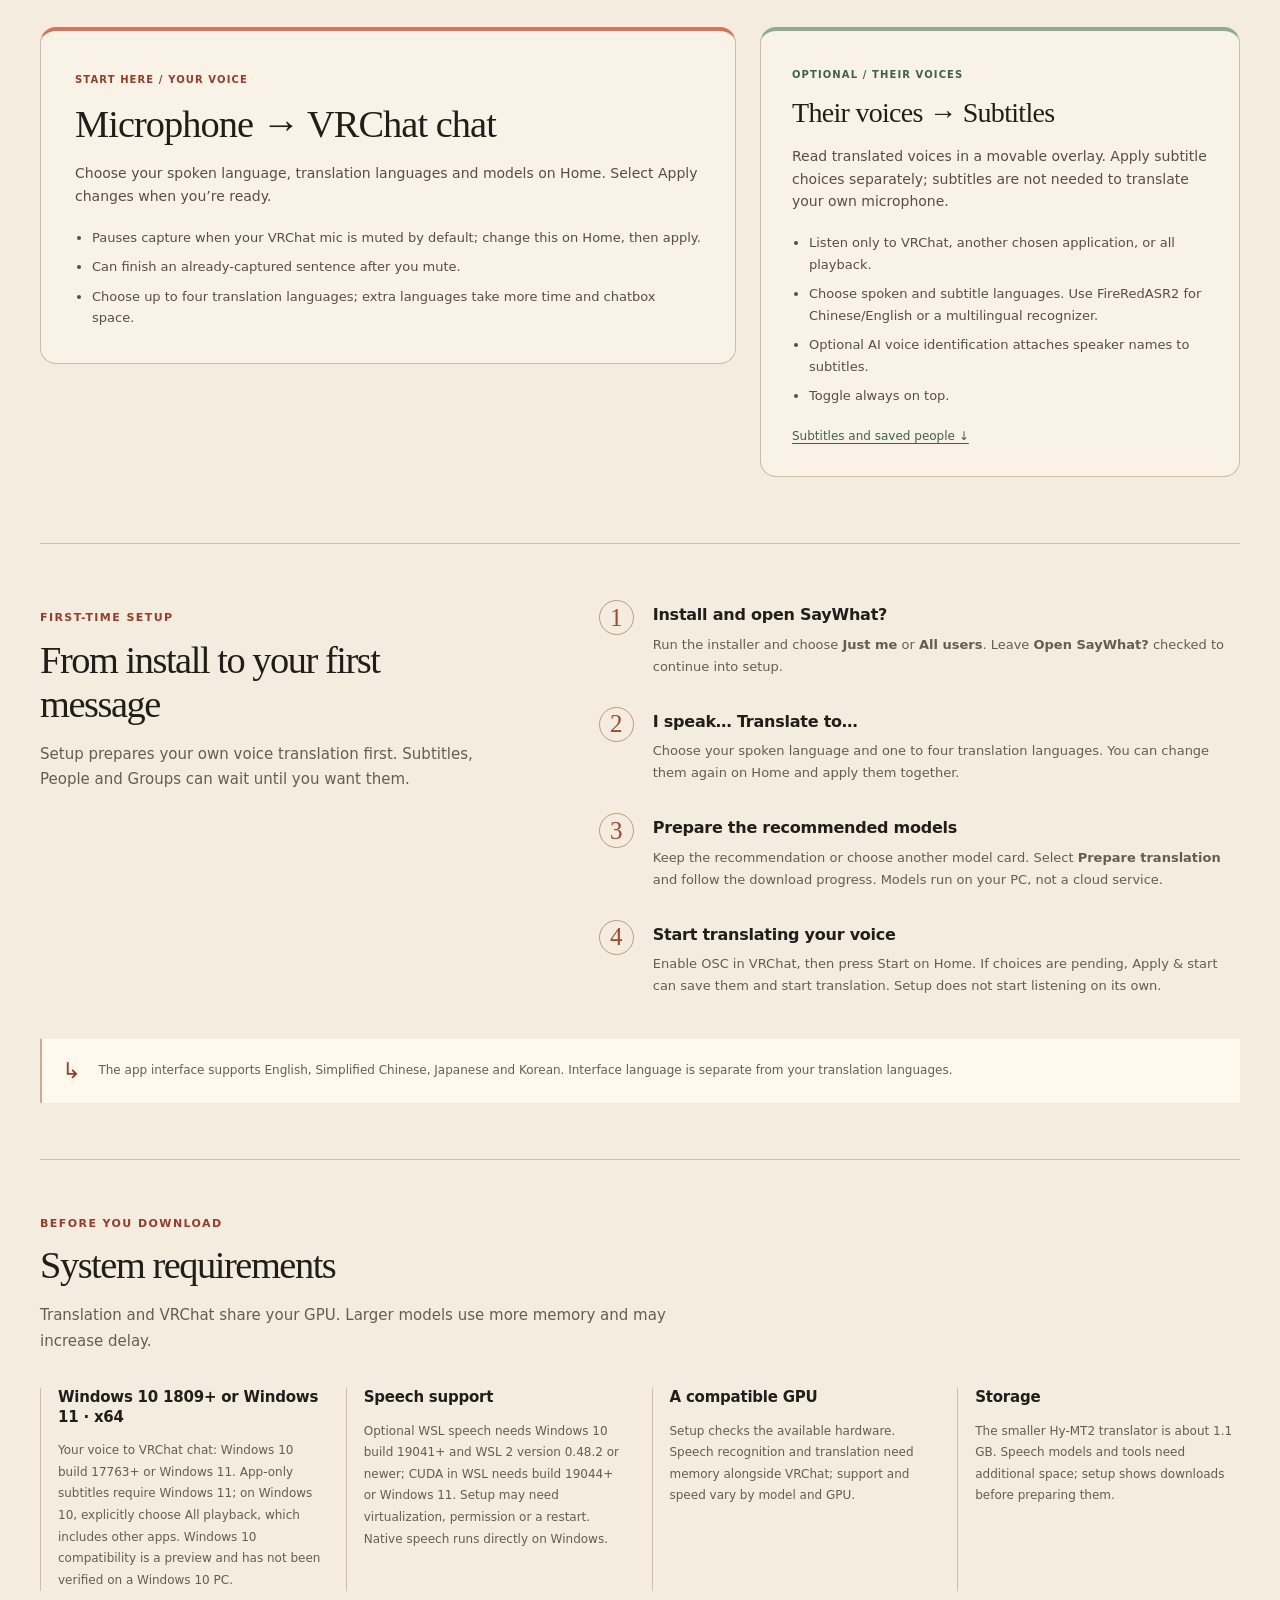
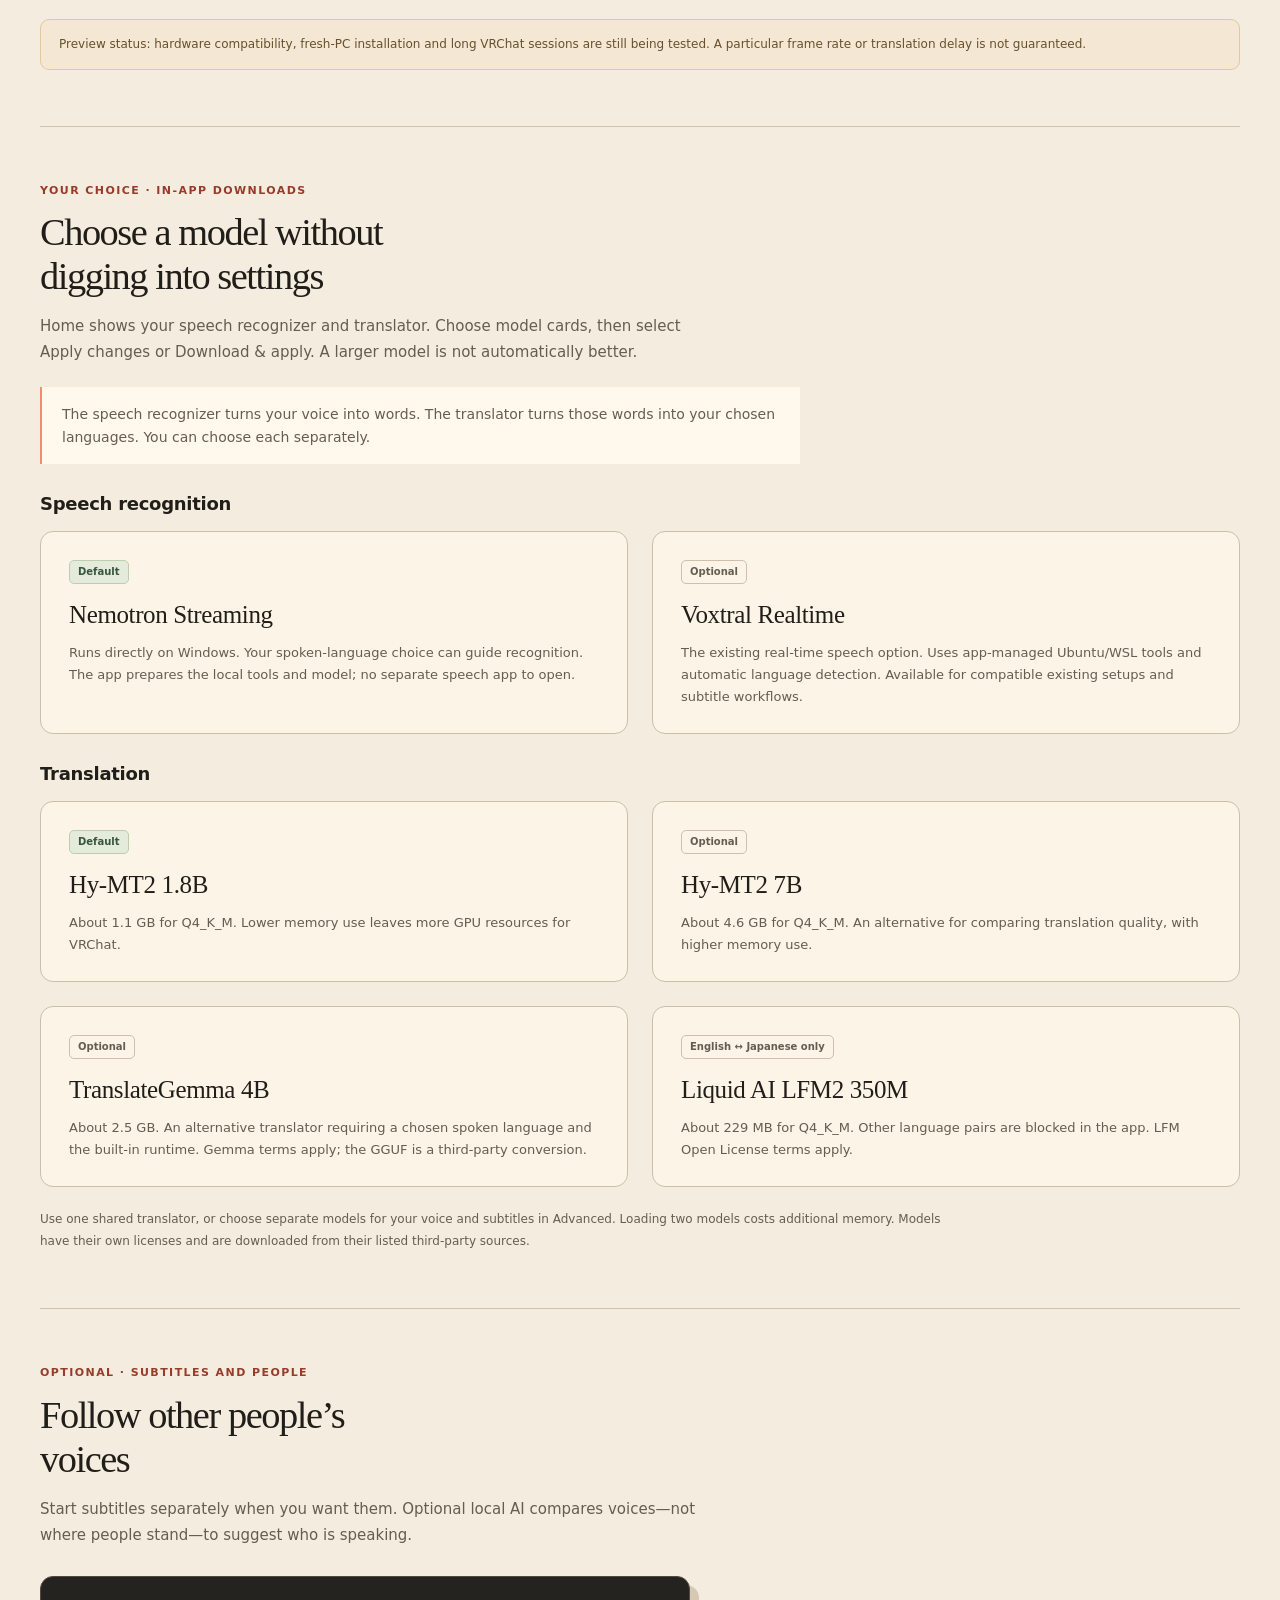
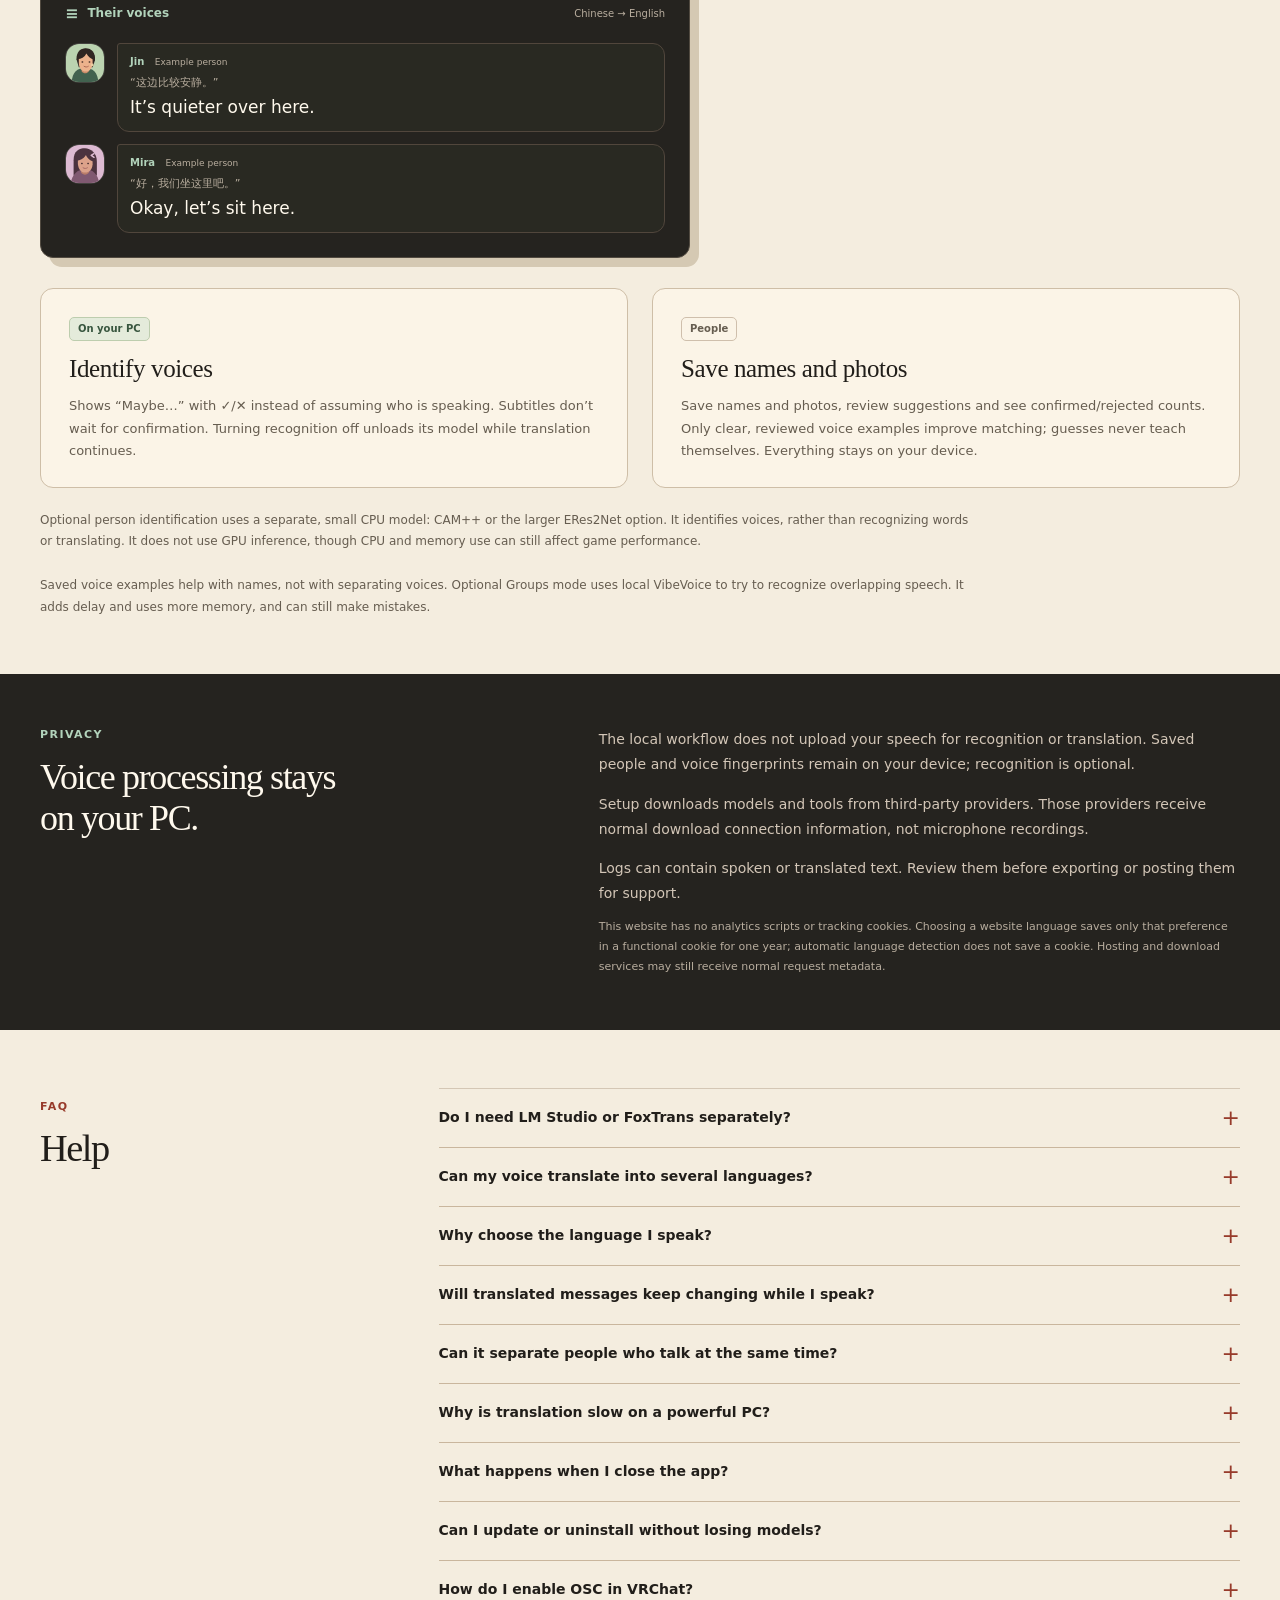
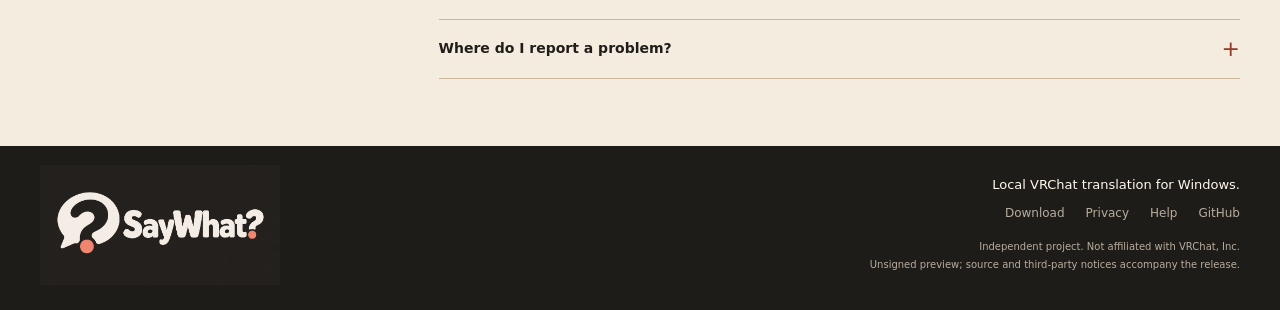
==== commit a4f9bf85: "Prepare headless speech components and harden Windows 10 setup" ====
--- a/Website/public/index.html
+++ b/Website/public/index.html
@@ -103,7 +103,7 @@
 
     <section id="requirements" class="requirements-section wrap" aria-labelledby="requirements-title">
       <div class="section-intro"><p class="eyebrow" data-i18n="requirements.eyebrow">Before you download</p><h2 id="requirements-title" data-i18n="requirements.title">System requirements</h2><p data-i18n="requirements.description">Translation and VRChat share your GPU. Larger models use more memory and may increase delay.</p></div>
-      <div class="requirements-grid"><article><h3 data-i18n="requirements.windowsTitle">Windows 10 21H2+ or Windows 11 · x64</h3><p data-i18n="requirements.windowsDescription">Your voice to VRChat chat: Windows 10 build 19044+ or Windows 11. App-only subtitles require Windows 11; on Windows 10, explicitly choose All playback, which includes other apps. Windows 10 compatibility is a preview and has not been verified on a Windows 10 PC.</p></article><article><h3 data-i18n="requirements.speechTitle">Speech support</h3><p data-i18n="requirements.speechDescription">Setup prepares the speech tools for your selected mode. Optional subtitle or legacy engines may need Windows virtualization, permission or a restart; the app guides you.</p></article><article><h3 data-i18n="requirements.gpuTitle">A compatible GPU</h3><p data-i18n="requirements.gpuDescription">Setup checks the available hardware. Speech recognition and translation need memory alongside VRChat; support and speed vary by model and GPU.</p></article><article><h3 data-i18n="requirements.storageTitle">Storage</h3><p data-i18n="requirements.storageDescription">The smaller Hy-MT2 translator is about 1.1 GB. Speech models and tools need additional space; setup shows downloads before preparing them.</p></article></div>
+      <div class="requirements-grid"><article><h3 data-i18n="requirements.windowsTitle">Windows 10 1809+ or Windows 11 · x64</h3><p data-i18n="requirements.windowsDescription">Your voice to VRChat chat: Windows 10 build 17763+ or Windows 11. App-only subtitles require Windows 11; on Windows 10, explicitly choose All playback, which includes other apps. Windows 10 compatibility is a preview and has not been verified on a Windows 10 PC.</p></article><article><h3 data-i18n="requirements.speechTitle">Speech support</h3><p data-i18n="requirements.speechDescription">Optional WSL speech needs Windows 10 build 19041+ and WSL 2 version 0.48.2 or newer; CUDA in WSL needs build 19044+ or Windows 11. Setup may need virtualization, permission or a restart. Native speech runs directly on Windows.</p></article><article><h3 data-i18n="requirements.gpuTitle">A compatible GPU</h3><p data-i18n="requirements.gpuDescription">Setup checks the available hardware. Speech recognition and translation need memory alongside VRChat; support and speed vary by model and GPU.</p></article><article><h3 data-i18n="requirements.storageTitle">Storage</h3><p data-i18n="requirements.storageDescription">The smaller Hy-MT2 translator is about 1.1 GB. Speech models and tools need additional space; setup shows downloads before preparing them.</p></article></div>
       <p class="notice" data-i18n="requirements.notice">Preview status: hardware compatibility, fresh-PC installation and long VRChat sessions are still being tested. A particular frame rate or translation delay is not guaranteed.</p>
     </section>
 
